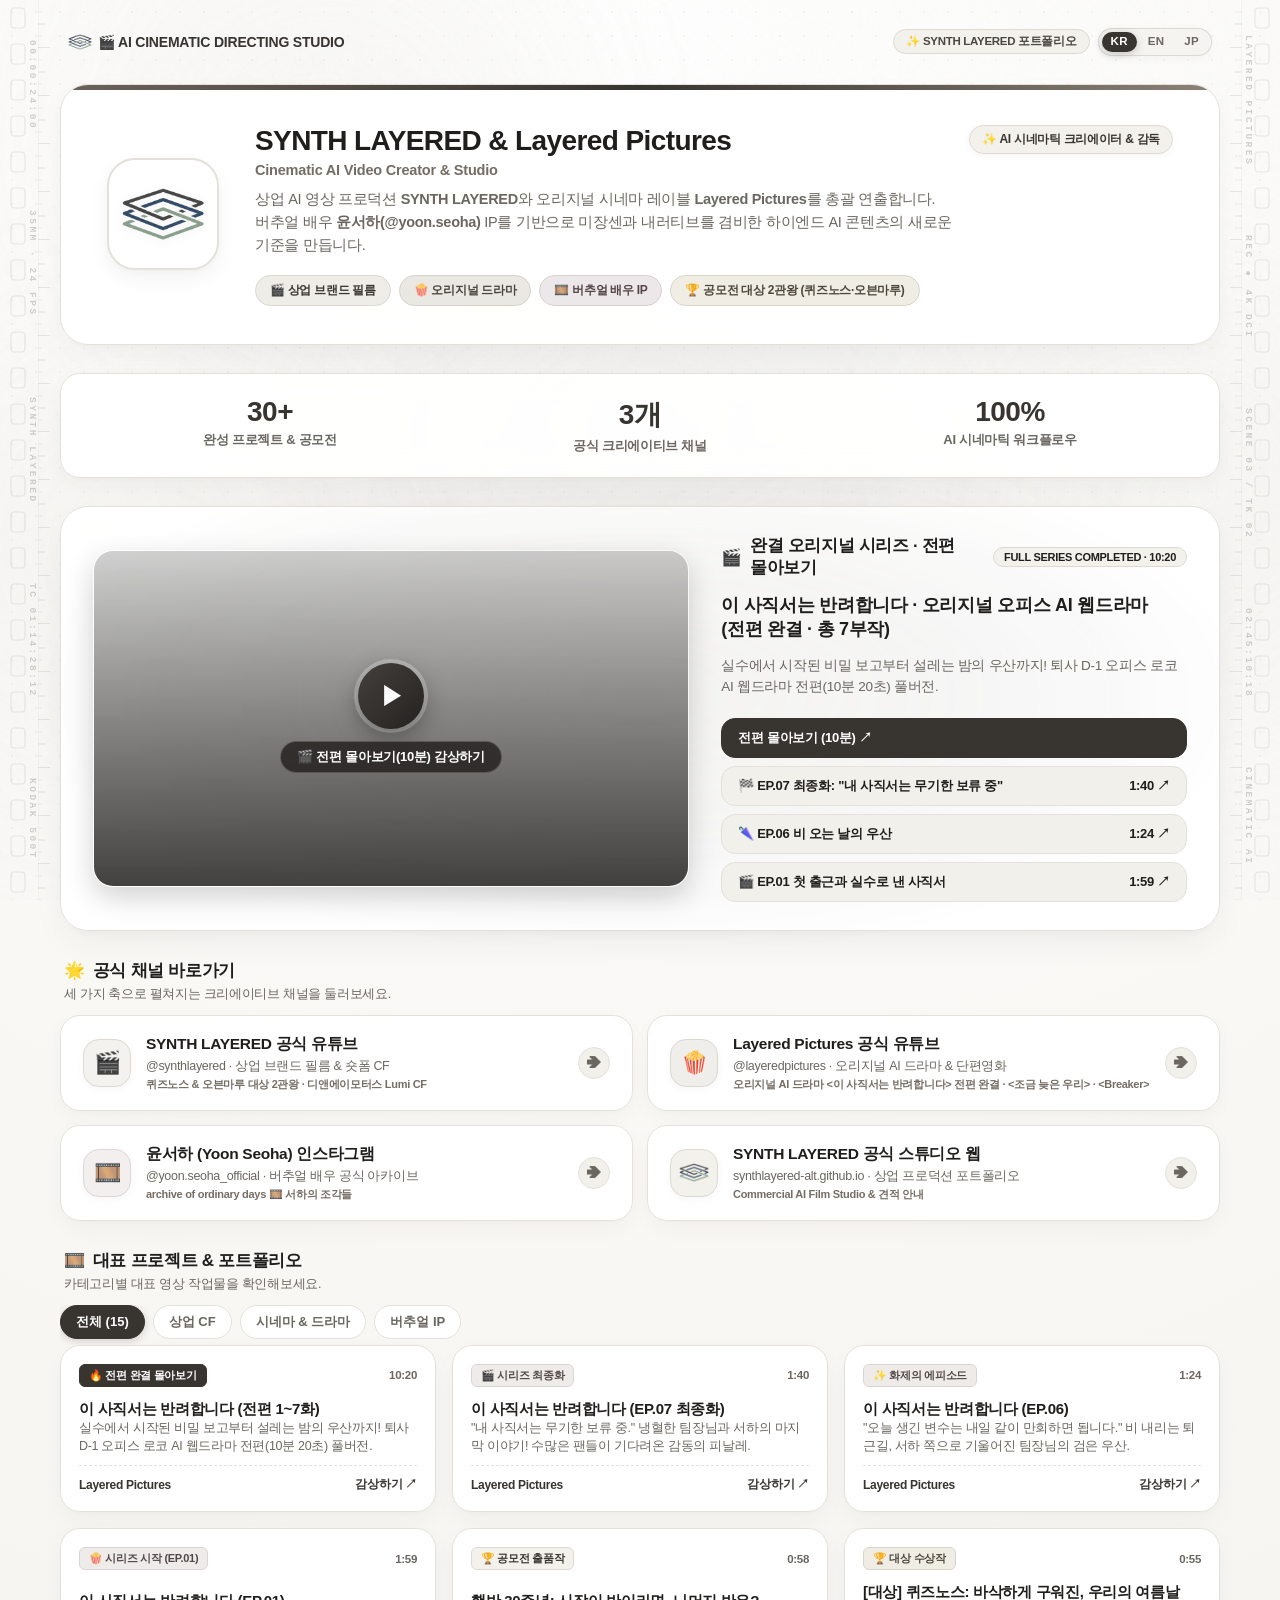
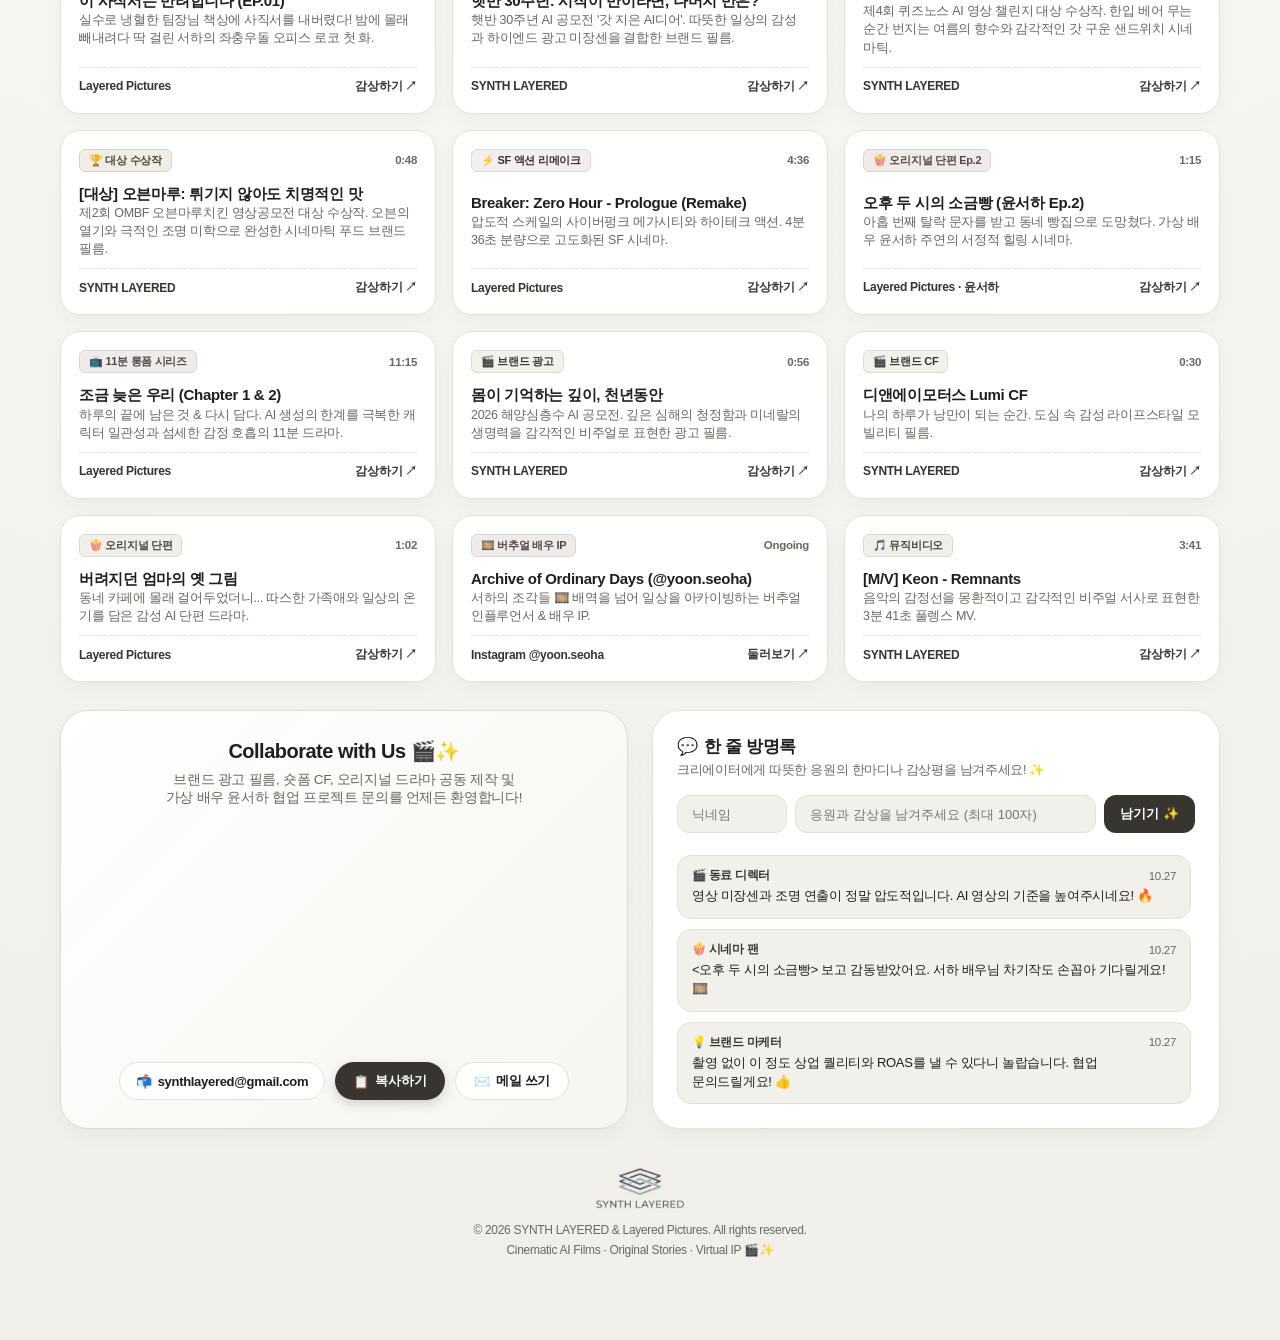
==== index.html @ 2aca39f7 "Remove creator real name in favor of studio branding (SYNTH LAYERED)" ====
<!DOCTYPE html>
<html lang="ko">
<head>
  <meta charset="UTF-8" />
  <meta name="viewport" content="width=device-width, initial-scale=1.0" />
  <title>SYNTH LAYERED &amp; Layered Pictures | Cinematic AI Video Creator &amp; Studio</title>
  <meta name="description" content="상업 AI 영상 프로덕션 SYNTH LAYERED &amp; 오리지널 시네마 레이블 Layered Pictures 공식 포트폴리오. 버추얼 배우 윤서하 IP, 브랜드 필름, 오리지널 AI 드라마." />
  
  <!-- Open Graph / Social Sharing Meta -->
  <meta property="og:type" content="website" />
  <meta property="og:url" content="https://synthlayered-alt.github.io/webpage/" />
  <meta property="og:title" content="SYNTH LAYERED &amp; Layered Pictures | Cinematic AI Video Creator &amp; Studio" />
  <meta property="og:description" content="시네마틱 AI 영상 디렉터 포트폴리오. 🏆 공모전 대상 2관왕 (퀴즈노스·오븐마루), 오리지널 웹드라마 《이 사직서는 반려합니다》 전편 완결." />
  <meta name="twitter:card" content="summary_large_image" />
  <meta name="twitter:title" content="SYNTH LAYERED &amp; Layered Pictures | Cinematic AI Video Creator &amp; Studio" />
  <meta name="twitter:description" content="시네마틱 AI 영상 디렉터 포트폴리오. 🏆 공모전 대상 2관왕 (퀴즈노스·오븐마루), 오리지널 웹드라마 《이 사직서는 반려합니다》 전편 완결." />
  
  <!-- Favicon -->
  <link rel="icon" type="image/png" href="[data-uri]" />

  <!-- Noto Sans JP for Japanese typography optimization -->
  <link rel="preconnect" href="https://fonts.googleapis.com" />
  <link rel="preconnect" href="https://fonts.gstatic.com" crossorigin />
  <link href="https://fonts.googleapis.com/css2?family=Noto+Sans+JP:wght@400;500;700;800;900&display=swap" rel="stylesheet" />

  <style>
    :root {
      /* Muted Low-Saturation Architectural Palette (Clean Studio Aesthetic) */
      --bg-page: #f7f6f2;              /* Clean Warm Greige / Off-White */
      --bg-card: rgba(255, 255, 255, 0.94);
      --bg-card-hover: rgba(255, 255, 255, 0.98);
      --bg-subtle: #f2f0eb;
      --border-color: #e4e1da;
      --border-color-hover: #c4beb4;
      --text-main: #201e1c;            /* Studio Deep Charcoal */
      --text-muted: #6b6660;           /* Warm Slate Gray */
      --text-sub: #9c968e;
      --accent-primary: #383430;       /* Muted Deep Titanium */
      --accent-primary-hover: #1c1a18;
      --accent-primary-text: #ffffff;
      --accent-bronze: #756d64;        /* Muted Warm Stone Accent */
      --accent-gold: #827b72;          /* Low Saturation Champagne Taupe */
      --accent-rose: #7d6568;          /* Muted Dusty Rose */
      --accent-purple: #68616f;        /* Muted Slate Purple */
      --card-gradient-bar: linear-gradient(90deg, #6b635a, #383430, #8c8378);
      --contact-card-bg: linear-gradient(135deg, rgba(255, 255, 255, 0.95), rgba(246, 244, 240, 0.94));
      --contact-card-border: #dedad2;
      --shadow-card: 0 8px 24px -4px rgba(60, 55, 50, 0.05), 0 2px 6px rgba(0, 0, 0, 0.02);
      --shadow-hover: 0 16px 32px -4px rgba(40, 36, 32, 0.1), 0 4px 10px rgba(0, 0, 0, 0.04);
      
      --radius-xl: 28px;
      --radius-lg: 20px;
      --radius-md: 14px;
      --radius-pill: 9999px;
      --transition-smooth: all 0.25s cubic-bezier(0.16, 1, 0.3, 1);
    }

    * {
      box-sizing: border-box;
      margin: 0;
      padding: 0;
      -webkit-font-smoothing: antialiased;
      -moz-osx-font-smoothing: grayscale;
    }

    /* =========================================================
       MULTILINGUAL TYPOGRAPHY & FONT SYSTEM
       ========================================================= */
    body, button, input, textarea, select {
      font-family: "Apple SD Gothic Neo", "AppleSDGothicNeo", -apple-system, BlinkMacSystemFont, "SF Pro Text", "SF Pro Display", "Noto Sans KR", sans-serif;
    }

    html[lang="ko"] body,
    html[lang="ko"] button,
    html[lang="ko"] input,
    html[lang="ko"] textarea,
    html[lang="ko"] select {
      font-family: "Apple SD Gothic Neo", "AppleSDGothicNeo", -apple-system, BlinkMacSystemFont, "Pretendard", "Noto Sans KR", sans-serif;
      word-break: keep-all;
      overflow-wrap: break-word;
    }

    html[lang="ja"] body,
    html[lang="ja"] button,
    html[lang="ja"] input,
    html[lang="ja"] textarea,
    html[lang="ja"] select {
      font-family: "Noto Sans JP", -apple-system, BlinkMacSystemFont, "Hiragino Sans", "Hiragino Kaku Gothic ProN", "Yu Gothic", "Meiryo", sans-serif !important;
      word-break: normal !important;
      overflow-wrap: break-word !important;
      line-break: strict !important;
      letter-spacing: -0.15px;
    }

    html[lang="en"] body,
    html[lang="en"] button,
    html[lang="en"] input,
    html[lang="en"] textarea,
    html[lang="en"] select {
      font-family: -apple-system, BlinkMacSystemFont, "SF Pro Text", "SF Pro Display", "Helvetica Neue", Helvetica, Arial, sans-serif !important;
      word-break: break-word !important;
      overflow-wrap: break-word !important;
      letter-spacing: -0.2px;
    }

    body {
      background-color: var(--bg-page);
      background-image: 
        radial-gradient(circle at 50% 0%, rgba(255, 255, 255, 0.95) 0%, rgba(247, 246, 242, 0.85) 50%, rgba(240, 238, 233, 0.92) 100%);
      color: var(--text-main);
      min-height: 100vh;
      display: flex;
      flex-direction: column;
      align-items: center;
      padding: 28px 16px 80px;
      letter-spacing: -0.3px;
      position: relative;
      overflow-x: hidden;
    }

    /* =========================================================
       DYNAMIC AMBIENT BACKGROUND SYSTEM (DESATURATED CINEMATIC)
       ========================================================= */
    .ambient-bg-wrapper {
      position: fixed;
      top: 0;
      left: 0;
      width: 100vw;
      height: 100vh;
      overflow: hidden;
      pointer-events: none;
      z-index: 0;
    }

    /* 0. Dynamic Showcase Ambient Backdrop */
    .showcase-backdrop-diffuse {
      position: absolute;
      top: 20%;
      left: 50%;
      transform: translateX(-50%);
      width: 980px;
      max-width: 150vw;
      height: 560px;
      background: radial-gradient(ellipse at 50% 45%, 
        rgba(140, 135, 125, 0.14) 0%, 
        rgba(110, 105, 95, 0.08) 35%, 
        rgba(80, 75, 70, 0.04) 55%, 
        transparent 75%
      );
      filter: blur(75px);
      pointer-events: none;
      opacity: 0.85;
      animation: backdropGlowPulse 8s ease-in-out infinite alternate;
    }

    @keyframes backdropGlowPulse {
      0% {
        transform: translateX(-50%) scale(0.96);
        opacity: 0.65;
        filter: blur(65px);
      }
      50% {
        transform: translateX(-50%) scale(1.05);
        opacity: 0.9;
        filter: blur(80px);
      }
      100% {
        transform: translateX(-50%) scale(0.98);
        opacity: 0.72;
        filter: blur(70px);
      }
    }

    /* 1. Muted Aurora Glow Orbs */
    .glow-orb {
      position: absolute;
      border-radius: 50%;
      filter: blur(85px);
      opacity: 0.6;
      pointer-events: none;
      animation: orbFloat 22s ease-in-out infinite alternate;
    }
    .orb-1 {
      top: -12%;
      left: 5%;
      width: 520px;
      height: 520px;
      background: radial-gradient(circle, rgba(225, 222, 215, 0.35) 0%, rgba(215, 210, 202, 0.15) 55%, transparent 75%);
      animation-duration: 20s;
    }
    .orb-2 {
      top: 28%;
      right: -10%;
      width: 480px;
      height: 480px;
      background: radial-gradient(circle, rgba(220, 216, 208, 0.28) 0%, rgba(205, 200, 192, 0.12) 55%, transparent 75%);
      animation-duration: 24s;
      animation-delay: -6s;
    }
    .orb-3 {
      bottom: 12%;
      left: -8%;
      width: 500px;
      height: 500px;
      background: radial-gradient(circle, rgba(215, 211, 202, 0.25) 0%, rgba(200, 195, 188, 0.1) 55%, transparent 75%);
      animation-duration: 26s;
      animation-delay: -12s;
    }
    .orb-4 {
      bottom: -15%;
      right: 12%;
      width: 540px;
      height: 540px;
      background: radial-gradient(circle, rgba(222, 218, 210, 0.22) 0%, rgba(210, 205, 198, 0.1) 55%, transparent 75%);
      animation-duration: 22s;
      animation-delay: -4s;
    }

    @keyframes orbFloat {
      0% {
        transform: translate(0, 0) scale(1);
      }
      50% {
        transform: translate(30px, 40px) scale(1.06);
      }
      100% {
        transform: translate(-25px, 20px) scale(0.96);
      }
    }

    /* 2. Micro-Dot Grid Pattern */
    .bg-pattern-grid {
      position: absolute;
      top: 0;
      left: 0;
      width: 100%;
      height: 100%;
      background-image: radial-gradient(rgba(120, 115, 105, 0.08) 1.25px, transparent 1.25px);
      background-size: 24px 24px;
      opacity: 0.9;
    }

    /* 3. Cinematic Film Grain Overlay */
    .bg-film-grain {
      position: absolute;
      top: 0;
      left: 0;
      width: 100%;
      height: 100%;
      background-image: url("data:image/svg+xml,%3Csvg viewBox='0 0 240 240' xmlns='http://www.w3.org/2000/svg'%3E%3Cfilter id='noiseFilter'%3E%3CfeTurbulence type='fractalNoise' baseFrequency='0.85' numOctaves='3' stitchTiles='stitch'/%3E%3C/filter%3E%3Crect width='100%25' height='100%25' filter='url(%23noiseFilter)' opacity='0.032'/%3E%3C/svg%3E");
      pointer-events: none;
    }

    /* 4. Muted Light Dust / Bokeh Particles */
    .bokeh-particle {
      position: absolute;
      border-radius: 50%;
      background: radial-gradient(circle, rgba(255, 255, 255, 0.85) 0%, rgba(180, 175, 165, 0.25) 60%, transparent 100%);
      box-shadow: 0 0 12px rgba(140, 135, 125, 0.18);
      pointer-events: none;
      animation: bokehDrift 16s infinite ease-in-out;
    }
    .bp-1 { width: 14px; height: 14px; top: 16%; left: 10%; animation-duration: 14s; }
    .bp-2 { width: 8px; height: 8px; top: 36%; right: 15%; animation-duration: 18s; animation-delay: -5s; }
    .bp-3 { width: 16px; height: 16px; top: 58%; left: 7%; animation-duration: 22s; animation-delay: -9s; }
    .bp-4 { width: 10px; height: 10px; top: 78%; right: 12%; animation-duration: 17s; animation-delay: -3s; }
    .bp-5 { width: 7px; height: 7px; top: 48%; left: 88%; animation-duration: 20s; animation-delay: -7s; }

    @keyframes bokehDrift {
      0%, 100% {
        transform: translateY(0) translateX(0) scale(1);
        opacity: 0.3;
      }
      50% {
        transform: translateY(-24px) translateX(12px) scale(1.2);
        opacity: 0.7;
      }
    }

    /* 5. 35mm Cinema Film Perforation & Timeline Tracks */
    .cinema-track {
      position: absolute;
      top: 0;
      bottom: 0;
      width: 48px;
      display: flex;
      flex-direction: column;
      align-items: center;
      justify-content: space-around;
      pointer-events: none;
      z-index: 1;
      opacity: 0.85;
    }
    .cinema-track-left {
      left: max(8px, calc(50% - 410px));
    }
    .cinema-track-right {
      right: max(8px, calc(50% - 410px));
    }

    /* 35mm Film Sprockets (Desaturated Stone Outline) */
    .film-sprockets {
      position: absolute;
      top: 0;
      bottom: 0;
      width: 20px;
      background-image: url("data:image/svg+xml,%3Csvg width='20' height='36' viewBox='0 0 20 36' xmlns='http://www.w3.org/2000/svg'%3E%3Crect x='3' y='8' width='14' height='20' rx='3.5' fill='none' stroke='%2378716c' stroke-width='1.2' opacity='0.16'/%3E%3C/svg%3E");
      background-repeat: repeat-y;
      background-position: center;
    }
    .cinema-track-left .film-sprockets {
      left: 0;
    }
    .cinema-track-right .film-sprockets {
      right: 0;
    }

    /* Video Editing Timeline Scale / Ruler Ticks */
    .timeline-ruler {
      position: absolute;
      top: 0;
      bottom: 0;
      width: 14px;
      background-image: url("data:image/svg+xml,%3Csvg width='14' height='48' viewBox='0 0 14 48' xmlns='http://www.w3.org/2000/svg'%3E%3Cline x1='0' y1='0' x2='0' y2='48' stroke='%2378716c' stroke-width='1' opacity='0.12'/%3E%3Cline x1='0' y1='12' x2='4' y2='12' stroke='%2378716c' stroke-width='1' opacity='0.14'/%3E%3Cline x1='0' y1='24' x2='7' y2='24' stroke='%2378716c' stroke-width='1.2' opacity='0.18'/%3E%3Cline x1='0' y1='36' x2='4' y2='36' stroke='%2378716c' stroke-width='1' opacity='0.14'/%3E%3Cline x1='0' y1='48' x2='12' y2='48' stroke='%2378716c' stroke-width='1.5' opacity='0.25'/%3E%3C/svg%3E");
      background-repeat: repeat-y;
    }
    .cinema-track-left .timeline-ruler {
      right: 4px;
    }
    .cinema-track-right .timeline-ruler {
      left: 4px;
      transform: scaleX(-1);
    }

    /* Film Stock Edge Codes & Timecodes */
    .timecode-label {
      font-family: 'SF Mono', Menlo, Monaco, Consolas, 'Courier New', monospace;
      font-size: 9.5px;
      font-weight: 700;
      letter-spacing: 2.5px;
      color: #6e6862;
      opacity: 0.35;
      writing-mode: vertical-rl;
      text-orientation: mixed;
      user-select: none;
      padding: 16px 0;
      text-shadow: 0 1px 2px rgba(255, 255, 255, 0.8);
      white-space: nowrap;
    }

    @media (max-width: 768px) {
      .cinema-track {
        width: 32px;
        opacity: 0.5;
      }
      .cinema-track-left {
        left: 2px;
      }
      .cinema-track-right {
        right: 2px;
      }
      .timecode-label {
        font-size: 8px;
        letter-spacing: 1.5px;
        opacity: 0.22;
      }
    }
    @media (max-width: 480px) {
      .cinema-track {
        display: none;
      }
    }

    /* =========================================================
       CONTAINER & RESPONSIVE LAYOUT ENGINE
       ========================================================= */
    .container {
      width: 100%;
      max-width: 620px;
      position: relative;
      z-index: 1;
      display: flex;
      flex-direction: column;
      gap: 20px;
      transition: max-width 0.3s cubic-bezier(0.16, 1, 0.3, 1), gap 0.3s ease;
    }

    /* Top Brand Bar & Actions */
    .top-bar {
      display: flex;
      align-items: center;
      justify-content: space-between;
      padding: 0 4px;
      gap: 8px;
    }
    .brand-mini-tag {
      font-size: 13px;
      font-weight: 800;
      color: var(--accent-primary);
      display: flex;
      align-items: center;
      gap: 6px;
      letter-spacing: -0.2px;
      min-width: 0;
    }
    .top-actions {
      display: inline-flex;
      align-items: center;
      gap: 8px;
      flex-shrink: 0;
    }
    .brand-pill {
      background: #f2f1ec;
      color: #4a4742;
      border: 1px solid #dedad2;
      padding: 4px 12px;
      border-radius: var(--radius-pill);
      font-size: 11.5px;
      font-weight: 800;
      display: inline-flex;
      align-items: center;
      gap: 4px;
    }
    .lang-switcher {
      display: inline-flex;
      align-items: center;
      background: rgba(244, 243, 239, 0.88);
      border: 1px solid rgba(160, 155, 145, 0.3);
      border-radius: var(--radius-pill);
      padding: 3px;
      gap: 2px;
      box-shadow: 0 2px 8px rgba(60, 55, 50, 0.04);
      backdrop-filter: blur(8px);
      -webkit-backdrop-filter: blur(8px);
    }
    .lang-btn {
      background: transparent;
      border: none;
      color: var(--text-muted);
      font-size: 11.5px;
      font-weight: 700;
      padding: 4px 9px;
      border-radius: var(--radius-pill);
      cursor: pointer;
      transition: all 0.2s cubic-bezier(0.16, 1, 0.3, 1);
      line-height: 1;
      letter-spacing: 0.3px;
      font-family: inherit;
    }
    .lang-btn:hover {
      color: var(--text-main);
    }
    .lang-btn.active {
      background: var(--accent-primary);
      color: #ffffff;
      box-shadow: 0 2px 8px rgba(56, 52, 48, 0.25);
    }
    @media (max-width: 520px) {
      .top-actions .brand-pill {
        display: none;
      }
      .brand-mini-tag span {
        max-width: 170px;
        white-space: nowrap;
        overflow: hidden;
        text-overflow: ellipsis;
      }
      .lang-btn {
        padding: 4px 7px;
        font-size: 11px;
      }
    }

    /* =========================================================
       01. PROFILE HEADER CARD
       ========================================================= */
    .profile-card {
      background: var(--bg-card);
      backdrop-filter: blur(14px);
      -webkit-backdrop-filter: blur(14px);
      border-radius: var(--radius-xl);
      padding: 32px 24px 26px;
      box-shadow: var(--shadow-card);
      border: 1.5px solid var(--border-color);
      display: flex;
      flex-direction: column;
      align-items: center;
      text-align: center;
      position: relative;
      overflow: hidden;
      transition: var(--transition-smooth);
    }
    .profile-card::after {
      content: "";
      position: absolute;
      top: 0;
      left: 0;
      right: 0;
      height: 5px;
      background: var(--card-gradient-bar);
    }

    .profile-card-left {
      display: flex;
      flex-direction: column;
      align-items: center;
    }
    .profile-card-right {
      display: flex;
      flex-direction: column;
      align-items: center;
      width: 100%;
    }
    .profile-header-meta {
      display: flex;
      flex-direction: column;
      align-items: center;
      gap: 6px;
      width: 100%;
    }

    .director-badge {
      display: inline-flex;
      align-items: center;
      gap: 5px;
      background: #f2f1ec;
      border: 1.5px solid #dedad2;
      padding: 5px 12px;
      border-radius: var(--radius-pill);
      font-size: 12px;
      font-weight: 800;
      color: var(--accent-primary);
      box-shadow: 0 2px 8px rgba(0, 0, 0, 0.04);
      margin-top: 4px;
    }

    /* Avatar Icon with Official Studio Logo */
    .avatar-wrap {
      width: 96px;
      height: 96px;
      border-radius: 28px;
      background: #ffffff;
      border: 2px solid var(--border-color);
      display: flex;
      align-items: center;
      justify-content: center;
      box-shadow: 0 8px 20px rgba(0, 0, 0, 0.05), 0 2px 6px rgba(0, 0, 0, 0.02);
      margin-top: 6px;
      margin-bottom: 14px;
      padding: 12px;
      transition: transform 0.3s cubic-bezier(0.34, 1.56, 0.64, 1), box-shadow 0.3s ease;
    }
    .profile-card:hover .avatar-wrap {
      transform: scale(1.05) rotate(-1.5deg);
      box-shadow: 0 12px 28px rgba(0, 0, 0, 0.08);
    }
    .avatar-logo-img {
      width: 100%;
      height: 100%;
      object-fit: contain;
      filter: drop-shadow(0 2px 4px rgba(0, 0, 0, 0.06));
    }
    .bubble-logo-img {
      width: 30px;
      height: 20px;
      object-fit: contain;
      vertical-align: middle;
    }

    .creator-name {
      font-size: 24px;
      font-weight: 800;
      color: var(--text-main);
      letter-spacing: -0.6px;
      line-height: 1.25;
    }
    .creator-sub {
      font-size: 13.5px;
      font-weight: 700;
      color: var(--accent-bronze);
      margin-top: 4px;
      letter-spacing: -0.2px;
    }
    .bio-text {
      font-size: 14px;
      color: var(--text-muted);
      margin-top: 10px;
      line-height: 1.6;
      font-weight: 500;
      max-width: 490px;
    }

    /* Chips Group */
    .chips-group {
      display: flex;
      flex-wrap: wrap;
      justify-content: center;
      gap: 8px;
      margin-top: 18px;
      max-width: 530px;
    }
    .chip {
      display: inline-flex;
      align-items: center;
      gap: 6px;
      font-size: 12px;
      font-weight: 700;
      padding: 6px 14px;
      border-radius: var(--radius-pill);
      transition: all 0.2s ease;
    }
    .chip:hover {
      transform: translateY(-2px);
    }
    .chip-cf {
      background: #eeede8;
      color: #3a3733;
      border: 1.5px solid #dbd8d0;
    }
    .chip-cinema {
      background: #eae8e3;
      color: #4a453f;
      border: 1.5px solid #d5d1c7;
    }
    .chip-actor {
      background: #ece7e8;
      color: #544648;
      border: 1.5px solid #d9cfd1;
    }
    .chip-award {
      background: #f0ede4;
      color: #4d463b;
      border: 1.5px solid #dad4c7;
    }

    /* =========================================================
       02. STATS QUICK BAR
       ========================================================= */
    .stats-card {
      background: var(--bg-card);
      backdrop-filter: blur(12px);
      -webkit-backdrop-filter: blur(12px);
      border: 1.5px solid var(--border-color);
      border-radius: var(--radius-lg);
      padding: 16px;
      display: grid;
      grid-template-columns: repeat(3, 1fr);
      gap: 8px;
      box-shadow: var(--shadow-card);
      text-align: center;
      transition: var(--transition-smooth);
    }
    .stat-number {
      font-size: 22px;
      font-weight: 800;
      color: var(--accent-primary);
      letter-spacing: -0.5px;
    }
    .stat-name {
      font-size: 12px;
      font-weight: 600;
      color: var(--text-muted);
      margin-top: 3px;
    }

    /* Section Label */
    .section-label {
      font-size: 17px;
      font-weight: 800;
      color: var(--text-main);
      display: flex;
      align-items: center;
      gap: 8px;
      margin-bottom: 4px;
      padding-left: 4px;
    }
    .section-desc {
      font-size: 12.5px;
      color: var(--text-muted);
      margin-bottom: 12px;
      padding-left: 4px;
    }

    /* =========================================================
       03. FEATURED VIDEO SHOWCASE CARD
       ========================================================= */
    .featured-video-card {
      position: relative;
      background: rgba(255, 255, 255, 0.94);
      backdrop-filter: blur(16px);
      -webkit-backdrop-filter: blur(16px);
      border: 1.5px solid var(--border-color);
      border-radius: var(--radius-xl);
      padding: 22px;
      box-shadow: 
        0 14px 36px -8px rgba(60, 55, 50, 0.08),
        0 4px 12px -2px rgba(0, 0, 0, 0.03),
        0 0 0 1px rgba(255, 255, 255, 0.8) inset;
      display: flex;
      flex-direction: column;
      gap: 14px;
      transition: var(--transition-smooth);
    }
    .featured-video-card:hover {
      box-shadow: 
        0 20px 48px -6px rgba(40, 36, 32, 0.12),
        0 6px 16px -2px rgba(0, 0, 0, 0.04),
        0 0 0 1px rgba(255, 255, 255, 0.9) inset;
    }
    .featured-video-card::before {
      content: '';
      position: absolute;
      inset: -12px;
      background: radial-gradient(ellipse at 50% 45%, 
        rgba(140, 135, 125, 0.12) 0%, 
        rgba(100, 95, 85, 0.06) 45%, 
        transparent 75%
      );
      filter: blur(24px);
      border-radius: calc(var(--radius-xl) + 12px);
      z-index: -1;
      opacity: 0.85;
      animation: cardHaloBreathe 7s ease-in-out infinite alternate;
      pointer-events: none;
    }
    @keyframes cardHaloBreathe {
      0% {
        opacity: 0.6;
        transform: scale(0.98);
      }
      100% {
        opacity: 0.9;
        transform: scale(1.02);
      }
    }

    .showcase-desktop-grid {
      display: flex;
      flex-direction: column;
      gap: 14px;
      width: 100%;
    }

    .video-header {
      display: flex;
      align-items: center;
      justify-content: space-between;
      gap: 8px;
    }
    .video-title-row {
      display: flex;
      align-items: center;
      gap: 8px;
      font-size: 16.5px;
      font-weight: 800;
      color: var(--text-main);
    }
    .video-live-pill {
      background: #f2f1ec;
      color: var(--text-main);
      border: 1.5px solid #dedad2;
      font-size: 11px;
      font-weight: 800;
      padding: 3px 10px;
      border-radius: var(--radius-pill);
      display: inline-flex;
      align-items: center;
      gap: 4px;
      white-space: nowrap;
    }
    .video-container {
      position: relative;
      width: 100%;
      padding-bottom: 56.25%; /* 16:9 Aspect Ratio */
      border-radius: var(--radius-lg);
      overflow: hidden;
      background-image: url('https://i.ytimg.com/vi/jgHH7GZq65g/maxresdefault.jpg');
      background-size: cover;
      background-position: center;
      border: 1.5px solid rgba(255, 255, 255, 0.4);
      display: flex;
      align-items: center;
      justify-content: center;
      text-decoration: none;
      cursor: pointer;
      box-shadow: 0 10px 28px rgba(0, 0, 0, 0.18);
      transition: transform 0.25s ease, box-shadow 0.25s ease, border-color 0.25s ease;
    }
    .video-container:hover {
      transform: scale(1.015);
      border-color: var(--accent-primary);
      box-shadow: 0 16px 36px rgba(0, 0, 0, 0.26);
    }
    .video-center-content {
      position: absolute;
      top: 0;
      left: 0;
      width: 100%;
      height: 100%;
      display: flex;
      flex-direction: column;
      align-items: center;
      justify-content: center;
      gap: 12px;
      background: linear-gradient(180deg, rgba(20, 18, 16, 0.2) 0%, rgba(20, 18, 16, 0.5) 50%, rgba(20, 18, 16, 0.8) 100%);
      transition: background 0.25s ease;
    }
    .video-container:hover .video-center-content {
      background: linear-gradient(180deg, rgba(20, 18, 16, 0.12) 0%, rgba(20, 18, 16, 0.4) 50%, rgba(20, 18, 16, 0.7) 100%);
    }
    .play-btn-circle {
      width: 66px;
      height: 66px;
      border-radius: var(--radius-pill);
      background: linear-gradient(135deg, #44403c, #242220);
      box-shadow: 0 8px 24px rgba(0, 0, 0, 0.35), 0 0 0 4px rgba(255, 255, 255, 0.3);
      display: flex;
      align-items: center;
      justify-content: center;
      color: white;
      font-size: 26px;
      padding-left: 4px;
      transition: transform 0.2s cubic-bezier(0.34, 1.56, 0.64, 1);
    }
    .video-container:hover .play-btn-circle {
      transform: scale(1.1);
    }
    .play-hint-badge {
      color: #ffffff;
      font-size: 13px;
      font-weight: 700;
      background: rgba(28, 25, 23, 0.75);
      padding: 6px 16px;
      border-radius: var(--radius-pill);
      backdrop-filter: blur(8px);
      border: 1px solid rgba(255, 255, 255, 0.2);
    }
    .video-footer {
      display: flex;
      align-items: center;
      justify-content: space-between;
      flex-wrap: wrap;
      gap: 8px;
      font-size: 13px;
      color: var(--text-muted);
      padding-top: 2px;
    }
    .video-action-links a {
      color: var(--accent-primary);
      font-weight: 700;
      text-decoration: none;
      display: inline-flex;
      align-items: center;
      gap: 4px;
      transition: color 0.2s;
    }
    .video-action-links a:hover {
      text-decoration: underline;
    }

    .showcase-info-column {
      display: flex;
      flex-direction: column;
      gap: 12px;
      width: 100%;
    }
    .showcase-series-title {
      font-size: 16px;
      font-weight: 800;
      color: var(--text-main);
      line-height: 1.4;
    }
    .showcase-series-desc {
      font-size: 13px;
      color: var(--text-muted);
      line-height: 1.5;
      font-weight: 500;
    }
    .showcase-action-grid {
      display: flex;
      flex-direction: column;
      gap: 8px;
      margin-top: 4px;
    }
    .showcase-action-btn {
      display: flex;
      align-items: center;
      justify-content: space-between;
      padding: 10px 14px;
      border-radius: var(--radius-md);
      background: var(--bg-subtle);
      border: 1px solid var(--border-color);
      text-decoration: none;
      color: var(--text-main);
      font-size: 12.5px;
      font-weight: 700;
      transition: all 0.2s ease;
    }
    .showcase-action-btn:hover {
      background: #ffffff;
      border-color: var(--accent-primary);
      transform: translateX(3px);
    }
    .showcase-action-btn.btn-featured {
      background: var(--accent-primary);
      color: #ffffff;
      border-color: var(--accent-primary);
    }
    .showcase-action-btn.btn-featured:hover {
      background: var(--accent-primary-hover);
      transform: translateX(3px);
    }

    /* =========================================================
       04. OFFICIAL CHANNELS SECTION
       ========================================================= */
    .links-column {
      display: flex;
      flex-direction: column;
      gap: 12px;
    }
    .channel-link {
      background: var(--bg-card);
      backdrop-filter: blur(12px);
      -webkit-backdrop-filter: blur(12px);
      border: 1.5px solid var(--border-color);
      border-radius: var(--radius-lg);
      padding: 16px 20px;
      display: flex;
      align-items: center;
      justify-content: space-between;
      text-decoration: none;
      color: var(--text-main);
      box-shadow: var(--shadow-card);
      transition: all 0.25s cubic-bezier(0.34, 1.56, 0.64, 1);
    }
    .channel-link:hover {
      transform: translateY(-2px) scale(1.01);
      box-shadow: var(--shadow-hover);
      border-color: var(--accent-primary);
      background: var(--bg-card-hover);
    }
    .link-left {
      display: flex;
      align-items: center;
      gap: 15px;
      min-width: 0;
    }
    .icon-bubble {
      width: 48px;
      height: 48px;
      border-radius: 16px;
      display: flex;
      align-items: center;
      justify-content: center;
      font-size: 22px;
      flex-shrink: 0;
      box-shadow: 0 2px 8px rgba(0, 0, 0, 0.04);
    }
    .icon-yt-cf { background: #f4f2ee; color: #201e1c; border: 1.5px solid #dedad2; }
    .icon-yt-cinema { background: #f0eeeb; color: #201e1c; border: 1.5px solid #dbd8d0; }
    .icon-ig-actor { background: #f2efee; color: #201e1c; border: 1.5px solid #ded6d8; }
    .icon-web { background: #f3f1ec; color: #201e1c; border: 1.5px solid #dedad2; }

    .link-detail {
      min-width: 0;
    }
    .link-detail h3 {
      font-size: 15.5px;
      font-weight: 800;
      color: var(--text-main);
      display: flex;
      align-items: center;
      gap: 6px;
      white-space: nowrap;
      overflow: hidden;
      text-overflow: ellipsis;
    }
    .link-detail p {
      font-size: 12.5px;
      color: var(--text-muted);
      margin-top: 3px;
      font-weight: 500;
      white-space: nowrap;
      overflow: hidden;
      text-overflow: ellipsis;
    }
    .link-subtag {
      font-size: 11px;
      color: var(--accent-bronze);
      font-weight: 700;
      margin-top: 2px;
      white-space: nowrap;
      overflow: hidden;
      text-overflow: ellipsis;
    }
    .arrow-pill {
      width: 32px;
      height: 32px;
      border-radius: var(--radius-pill);
      background: var(--bg-subtle);
      border: 1px solid var(--border-color);
      color: var(--text-muted);
      display: flex;
      align-items: center;
      justify-content: center;
      font-weight: 800;
      font-size: 14px;
      transition: all 0.2s ease;
      flex-shrink: 0;
    }
    .channel-link:hover .arrow-pill {
      background: var(--accent-primary);
      color: #ffffff;
      border-color: var(--accent-primary);
      transform: scale(1.1) translateX(2px);
    }

    /* =========================================================
       05. CATEGORY FILTER TABS & WORKS GRID
       ========================================================= */
    .filter-tabs {
      display: flex;
      gap: 8px;
      overflow-x: auto;
      padding-bottom: 6px;
      scrollbar-width: none;
    }
    .filter-tabs::-webkit-scrollbar {
      display: none;
    }
    .tab-btn {
      background: var(--bg-card);
      border: 1.5px solid var(--border-color);
      color: var(--text-muted);
      padding: 7px 15px;
      border-radius: var(--radius-pill);
      font-size: 13px;
      font-weight: 700;
      cursor: pointer;
      white-space: nowrap;
      transition: all 0.2s ease;
    }
    .tab-btn:hover {
      border-color: var(--accent-primary);
      color: var(--text-main);
    }
    .tab-btn.active {
      background: var(--accent-primary);
      color: #ffffff;
      border-color: var(--accent-primary);
      box-shadow: 0 2px 8px rgba(56, 52, 48, 0.2);
    }

    /* Works Grid (Omong's song cards style) */
    .works-grid {
      display: grid;
      grid-template-columns: repeat(2, minmax(0, 1fr));
      gap: 12px;
      width: 100%;
    }
    @media (max-width: 520px) {
      .works-grid {
        grid-template-columns: minmax(0, 1fr);
      }
    }
    .work-card {
      min-width: 0;
      overflow: hidden;
      word-break: break-word;
      overflow-wrap: anywhere;
      background: var(--bg-card);
      backdrop-filter: blur(12px);
      -webkit-backdrop-filter: blur(12px);
      border: 1.5px solid var(--border-color);
      border-radius: var(--radius-lg);
      padding: 16px;
      display: flex;
      flex-direction: column;
      justify-content: space-between;
      gap: 10px;
      text-decoration: none;
      color: var(--text-main);
      box-shadow: var(--shadow-card);
      transition: all 0.25s cubic-bezier(0.34, 1.56, 0.64, 1);
    }
    .work-card:hover {
      transform: translateY(-2px) scale(1.015);
      border-color: var(--accent-primary);
      box-shadow: var(--shadow-hover);
      background: var(--bg-card-hover);
    }
    .tag-row {
      display: flex;
      align-items: center;
      justify-content: space-between;
      gap: 6px;
    }
    .tag-pill {
      font-size: 11px;
      font-weight: 800;
      padding: 3px 9px;
      border-radius: 6px;
      width: fit-content;
    }
    .tag-award { background: #f0ede4; color: #4d463b; border: 1px solid #dad4c7; }
    .tag-cf { background: #f2f1ec; color: #383430; border: 1px solid #dedad2; }
    .tag-short { background: #f0efea; color: #4a4742; border: 1px solid #dbd8d0; }
    .tag-drama { background: #eeebe8; color: #52484a; border: 1px solid #dbd4d6; }
    .tag-action { background: #f2efee; color: #383430; border: 1px solid #dedad2; }
    .tag-new { background: #383430; color: #ffffff; border: 1px solid #383430; font-weight: 700; }
    
    .work-duration {
      font-size: 11.5px;
      color: var(--text-muted);
      font-weight: 600;
    }
    .work-title {
      font-size: 15px;
      font-weight: 800;
      color: var(--text-main);
      line-height: 1.35;
      margin-top: 2px;
      word-break: break-word;
      overflow-wrap: anywhere;
    }
    .work-desc {
      font-size: 12.5px;
      color: var(--text-muted);
      line-height: 1.45;
      font-weight: 500;
      word-break: break-word;
      overflow-wrap: anywhere;
    }
    .work-footer {
      display: flex;
      align-items: center;
      justify-content: space-between;
      border-top: 1px dashed var(--border-color);
      padding-top: 10px;
      font-size: 12px;
      font-weight: 700;
      color: var(--accent-primary);
    }

    /* =========================================================
       06 & 07. BOTTOM SPLIT GRID: CONTACT + GUESTBOOK
       ========================================================= */
    .bottom-split-grid {
      display: flex;
      flex-direction: column;
      gap: 20px;
      width: 100%;
    }

    /* 06. Contact Card */
    .contact-card {
      background: var(--contact-card-bg);
      backdrop-filter: blur(12px);
      -webkit-backdrop-filter: blur(12px);
      border: 1.5px solid var(--contact-card-border);
      border-radius: var(--radius-xl);
      padding: 28px 20px;
      text-align: center;
      box-shadow: var(--shadow-card);
      position: relative;
      transition: var(--transition-smooth);
    }
    .contact-card h2 {
      font-size: 20px;
      font-weight: 800;
      color: var(--text-main);
      letter-spacing: -0.5px;
    }
    .contact-card p {
      font-size: 13.5px;
      color: var(--text-muted);
      margin: 8px 0 18px;
      font-weight: 500;
    }
    .btn-row {
      display: flex;
      justify-content: center;
      gap: 10px;
      flex-wrap: wrap;
    }
    .email-display {
      background: var(--bg-card);
      border: 1.5px solid var(--border-color);
      padding: 9px 16px;
      border-radius: var(--radius-pill);
      font-size: 13px;
      font-weight: 700;
      color: var(--text-main);
      display: inline-flex;
      align-items: center;
      gap: 6px;
    }
    .action-pill {
      padding: 9px 18px;
      border-radius: var(--radius-pill);
      font-size: 13px;
      font-weight: 800;
      cursor: pointer;
      border: none;
      display: inline-flex;
      align-items: center;
      gap: 6px;
      text-decoration: none;
      transition: all 0.2s cubic-bezier(0.34, 1.56, 0.64, 1);
    }
    .copy-pill {
      background: var(--accent-primary);
      color: #ffffff;
      box-shadow: 0 4px 12px rgba(56, 52, 48, 0.2);
    }
    .copy-pill:hover {
      transform: scale(1.04);
      background: var(--accent-primary-hover);
    }
    .mail-pill {
      background: var(--bg-card);
      color: var(--text-main);
      border: 1.5px solid var(--border-color);
    }
    .mail-pill:hover {
      transform: scale(1.04);
      border-color: var(--accent-primary);
    }

    /* 07. Guestbook Section */
    .guestbook-card {
      background: var(--bg-card);
      backdrop-filter: blur(12px);
      -webkit-backdrop-filter: blur(12px);
      border: 1.5px solid var(--border-color);
      border-radius: var(--radius-xl);
      padding: 24px;
      box-shadow: var(--shadow-card);
      display: flex;
      flex-direction: column;
      gap: 16px;
      transition: var(--transition-smooth);
    }
    .guestbook-header h3 {
      font-size: 17px;
      font-weight: 800;
      color: var(--text-main);
      display: flex;
      align-items: center;
      gap: 6px;
    }
    .guestbook-header p {
      font-size: 12.5px;
      color: var(--text-muted);
      margin-top: 4px;
    }
    .guestbook-form {
      display: flex;
      flex-direction: column;
      gap: 10px;
    }
    .input-row {
      display: flex;
      gap: 8px;
    }
    @media (max-width: 520px) {
      .input-row {
        flex-direction: column;
        gap: 8px;
      }
      .gb-name {
        width: 100% !important;
      }
      .gb-btn {
        width: 100% !important;
      }
    }
    .gb-input {
      background: var(--bg-subtle);
      border: 1.5px solid var(--border-color);
      border-radius: 12px;
      padding: 10px 14px;
      color: var(--text-main);
      font-size: 13px;
      outline: none;
      transition: border-color 0.2s;
    }
    .gb-input:focus {
      border-color: var(--accent-primary);
    }
    .gb-name {
      width: 110px;
      flex-shrink: 0;
    }
    .gb-msg {
      flex: 1;
    }
    .gb-btn {
      background: var(--accent-primary);
      color: #ffffff;
      border: none;
      border-radius: 12px;
      padding: 10px 16px;
      font-weight: 800;
      font-size: 13px;
      cursor: pointer;
      transition: transform 0.2s;
      flex-shrink: 0;
    }
    .gb-btn:hover {
      transform: scale(1.04);
      background: var(--accent-primary-hover);
    }
    .guestbook-list {
      display: flex;
      flex-direction: column;
      gap: 10px;
      margin-top: 6px;
      max-height: 280px;
      overflow-y: auto;
      padding-right: 4px;
    }
    .gb-entry {
      background: var(--bg-subtle);
      border-radius: 14px;
      padding: 12px 14px;
      display: flex;
      flex-direction: column;
      gap: 4px;
      border: 1px solid var(--border-color);
    }
    .gb-meta {
      display: flex;
      align-items: center;
      justify-content: space-between;
      font-size: 11.5px;
      color: var(--text-muted);
    }
    .gb-author {
      font-weight: 800;
      color: var(--accent-primary);
    }
    .gb-text {
      font-size: 13px;
      color: var(--text-main);
      line-height: 1.45;
    }

    /* Footer */
    .footer {
      text-align: center;
      font-size: 12px;
      color: var(--text-muted);
      line-height: 1.6;
      margin-top: 10px;
    }

    /* Toast Notification */
    .toast {
      position: fixed;
      bottom: 24px;
      left: 50%;
      transform: translateX(-50%) translateY(100px);
      background: #ffffff;
      color: var(--text-main);
      border: 1.5px solid var(--accent-primary);
      padding: 12px 24px;
      border-radius: var(--radius-pill);
      font-size: 13.5px;
      font-weight: 800;
      box-shadow: 0 10px 25px rgba(56, 52, 48, 0.15);
      z-index: 9999;
      opacity: 0;
      transition: all 0.3s cubic-bezier(0.34, 1.56, 0.64, 1);
      display: flex;
      align-items: center;
      gap: 8px;
    }
    .toast.show {
      transform: translateX(-50%) translateY(0);
      opacity: 1;
    }

    /* =========================================================
       DESKTOP WIDESCREEN ENHANCEMENT (>= 1024px)
       Transforms the layout into a majestic wide director studio
       ========================================================= */
    @media (min-width: 1024px) {
      .container {
        max-width: 1160px;
        gap: 28px;
      }

      /* Positioning 35mm film tracks outside the 1160px canvas */
      .cinema-track-left {
        left: max(8px, calc(50% - 635px));
      }
      .cinema-track-right {
        right: max(8px, calc(50% - 635px));
      }

      /* Top Bar */
      .top-bar {
        padding: 0 8px;
      }
      .brand-mini-tag {
        font-size: 14px;
      }

      /* 01. Profile Card Desktop Horizontal Layout */
      .profile-card {
        flex-direction: row;
        text-align: left;
        align-items: center;
        padding: 38px 46px;
        gap: 36px;
      }
      .profile-card-left {
        flex-shrink: 0;
      }
      .avatar-wrap {
        width: 112px;
        height: 112px;
        margin-top: 0;
        margin-bottom: 0;
      }
      .profile-card-right {
        flex: 1;
        min-width: 0;
        align-items: flex-start;
      }
      .profile-header-meta {
        flex-direction: row;
        justify-content: space-between;
        align-items: flex-start;
        gap: 16px;
      }
      .director-badge {
        margin-top: 2px;
      }
      .creator-name {
        font-size: 28px;
      }
      .creator-sub {
        font-size: 14.5px;
      }
      .bio-text {
        max-width: 720px;
        font-size: 14.5px;
        margin-top: 10px;
      }
      .chips-group {
        justify-content: flex-start;
        margin-top: 18px;
        max-width: 100%;
      }

      /* 02. Stats Card Desktop */
      .stats-card {
        padding: 22px 32px;
        gap: 16px;
      }
      .stat-number {
        font-size: 28px;
      }
      .stat-name {
        font-size: 13px;
      }

      /* 03. Featured Video Showcase Desktop Split Theater */
      .featured-video-card {
        padding: 28px 32px;
      }
      .showcase-desktop-grid {
        display: grid;
        grid-template-columns: 1.28fr 1fr;
        gap: 32px;
        align-items: center;
      }
      .showcase-info-column {
        justify-content: center;
        gap: 14px;
      }
      .showcase-series-title {
        font-size: 18px;
        line-height: 1.35;
      }
      .showcase-series-desc {
        font-size: 13.5px;
        line-height: 1.55;
      }
      .showcase-action-grid {
        margin-top: 6px;
        gap: 8px;
      }
      .showcase-action-btn {
        padding: 10px 16px;
        font-size: 13px;
      }

      /* 04. Official Channels Desktop 2x2 Grid */
      .links-column {
        display: grid;
        grid-template-columns: repeat(2, 1fr);
        gap: 14px;
      }
      .channel-link {
        padding: 18px 22px;
      }

      /* 05. Selected Works Grid 3-Column Catalog */
      .works-grid {
        grid-template-columns: repeat(3, minmax(0, 1fr));
        gap: 16px;
      }
      .work-card {
        padding: 18px;
      }

      /* 06 & 07. Bottom Split Grid (Contact + Guestbook side-by-side) */
      .bottom-split-grid {
        display: grid;
        grid-template-columns: 1fr 1fr;
        gap: 24px;
        align-items: stretch;
      }
      .contact-card, .guestbook-card {
        height: 100%;
        display: flex;
        flex-direction: column;
        justify-content: space-between;
      }
    }
  </style>
</head>
<body>

  <!-- Dynamic Ambient Background System -->
  <div class="ambient-bg-wrapper">
    <!-- Dynamic Showcase Ambient Backdrop -->
    <div class="showcase-backdrop-diffuse"></div>

    <!-- 35mm Cinema Film Perforation & Timeline Tracks -->
    <div class="cinema-track cinema-track-left">
      <div class="film-sprockets"></div>
      <div class="timeline-ruler"></div>
      <div class="timecode-label">00:00:24:00</div>
      <div class="timecode-label">35MM · 24 FPS</div>
      <div class="timecode-label">SYNTH LAYERED</div>
      <div class="timecode-label">TC 01:14:28:12</div>
      <div class="timecode-label">KODAK 500T</div>
    </div>
    <div class="cinema-track cinema-track-right">
      <div class="film-sprockets"></div>
      <div class="timeline-ruler"></div>
      <div class="timecode-label">LAYERED PICTURES</div>
      <div class="timecode-label">REC ● 4K DCI</div>
      <div class="timecode-label">SCENE 03 / TK 02</div>
      <div class="timecode-label">02:45:10:18</div>
      <div class="timecode-label">CINEMATIC AI</div>
    </div>

    <!-- Muted Aurora Orbs -->
    <div class="glow-orb orb-1"></div>
    <div class="glow-orb orb-2"></div>
    <div class="glow-orb orb-3"></div>
    <div class="glow-orb orb-4"></div>
    
    <!-- Micro-Dot Designer Grid -->
    <div class="bg-pattern-grid"></div>
    
    <!-- Cinematic Film Grain Texture -->
    <div class="bg-film-grain"></div>
    
    <!-- Cinematic Projector Dust & Bokeh -->
    <div class="bokeh-particle bp-1"></div>
    <div class="bokeh-particle bp-2"></div>
    <div class="bokeh-particle bp-3"></div>
    <div class="bokeh-particle bp-4"></div>
    <div class="bokeh-particle bp-5"></div>
  </div>

  <div class="container">
    
    <!-- Top Brand Bar -->
    <div class="top-bar">
      <div class="brand-mini-tag">
        <img src="[data-uri]" class="bubble-logo-img" alt="Logo" style="width:24px; height:16px;" />
        <span id="i18n-brand-tag">🎬 AI CINEMATIC DIRECTING STUDIO</span>
      </div>
      <div class="top-actions">
        <span class="brand-pill" id="i18n-brand-pill">✨ SYNTH LAYERED 포트폴리오</span>
        
        <!-- Language Switcher -->
        <div class="lang-switcher">
          <button class="lang-btn active" data-lang="kr" onclick="setLanguage('kr')">KR</button>
          <button class="lang-btn" data-lang="en" onclick="setLanguage('en')">EN</button>
          <button class="lang-btn" data-lang="ja" onclick="setLanguage('ja')">JP</button>
        </div>
      </div>
    </div>

    <!-- 01. Profile Header Card -->
    <div class="profile-card">
      <div class="profile-card-left">
        <div class="avatar-wrap">
          <img src="[data-uri]" class="avatar-logo-img" alt="SYNTH LAYERED Official Logo" />
        </div>
      </div>
      
      <div class="profile-card-right">
        <div class="profile-header-meta">
          <div>
            <h1 class="creator-name" id="i18n-creator-name">SYNTH LAYERED &amp; Layered Pictures</h1>
            <div class="creator-sub" id="i18n-creator-sub">Cinematic AI Video Creator &amp; Studio</div>
          </div>
          <div class="director-badge" id="i18n-profile-badge">
            <span>✨</span> AI 시네마틱 크리에이터 &amp; 감독
          </div>
        </div>

        <p class="bio-text" id="i18n-bio-text">
          상업 AI 영상 프로덕션 <strong>SYNTH LAYERED</strong>와 오리지널 시네마 레이블 <strong>Layered Pictures</strong>를 총괄 연출합니다. 버추얼 배우 <strong>윤서하(@yoon.seoha)</strong> IP를 기반으로 미장센과 내러티브를 겸비한 하이엔드 AI 콘텐츠의 새로운 기준을 만듭니다.
        </p>

        <!-- Chips Group -->
        <div class="chips-group">
          <span class="chip chip-cf" id="i18n-chip-cf">🎬 상업 브랜드 필름</span>
          <span class="chip chip-cinema" id="i18n-chip-cinema">🍿 오리지널 드라마</span>
          <span class="chip chip-actor" id="i18n-chip-actor">🎞️ 버추얼 배우 IP</span>
          <span class="chip chip-award" id="i18n-chip-award">🏆 공모전 대상 2관왕 (퀴즈노스·오븐마루)</span>
        </div>
      </div>
    </div>

    <!-- 02. Stats Quick Bar -->
    <div class="stats-card">
      <div>
        <div class="stat-number">30+</div>
        <div class="stat-name" id="i18n-stat-projects">완성 프로젝트 &amp; 공모전</div>
      </div>
      <div>
        <div class="stat-number" id="i18n-stat-channels-num">3개</div>
        <div class="stat-name" id="i18n-stat-channels">공식 크리에이티브 채널</div>
      </div>
      <div>
        <div class="stat-number">100%</div>
        <div class="stat-name" id="i18n-stat-workflow">AI 시네마틱 워크플로우</div>
      </div>
    </div>

    <!-- 03. Featured Video Showcase -->
    <div class="featured-video-card">
      <div class="showcase-desktop-grid">
        
        <!-- Left: 16:9 Video Player Container -->
        <a class="video-container" href="https://www.youtube.com/watch?v=jgHH7GZq65g" target="_blank" rel="noopener">
          <div class="video-center-content">
            <div class="play-btn-circle">▶</div>
            <div class="play-hint-badge" id="i18n-showcase-hint">🎬 전편 몰아보기(10분) 감상하기</div>
          </div>
        </a>

        <!-- Right: Showcase Info & Episode Navigation Pane -->
        <div class="showcase-info-column">
          <div class="video-header">
            <div class="video-title-row">
              <span>🎬</span>
              <span id="i18n-showcase-header">완결 오리지널 시리즈 · 전편 몰아보기</span>
            </div>
            <div class="video-live-pill" id="i18n-showcase-live">
              <span>●</span> FULL SERIES COMPLETED · 10:20
            </div>
          </div>

          <div class="showcase-series-title" id="i18n-showcase-title">
            <strong>이 사직서는 반려합니다</strong> · 오리지널 오피스 AI 웹드라마 (전편 완결 · 총 7부작)
          </div>

          <div class="showcase-series-desc">
            실수에서 시작된 비밀 보고부터 설레는 밤의 우산까지! 퇴사 D-1 오피스 로코 AI 웹드라마 전편(10분 20초) 풀버전.
          </div>

          <div class="showcase-action-grid">
            <a href="https://www.youtube.com/watch?v=jgHH7GZq65g" target="_blank" rel="noopener" class="showcase-action-btn btn-featured" id="i18n-showcase-ep3link">
              <span>🍿 전편 완결 몰아보기 (10분 20초)</span>
              <span>감상하기 ↗</span>
            </a>
            <a href="https://www.youtube.com/watch?v=Aon2Ty4sAhE" target="_blank" rel="noopener" class="showcase-action-btn">
              <span>🏁 EP.07 최종화: "내 사직서는 무기한 보류 중"</span>
              <span>1:40 ↗</span>
            </a>
            <a href="https://www.youtube.com/watch?v=kYv_3M190Lg" target="_blank" rel="noopener" class="showcase-action-btn">
              <span>🌂 EP.06 비 오는 날의 우산</span>
              <span>1:24 ↗</span>
            </a>
            <a href="https://www.youtube.com/watch?v=0xD0ctQIT5M" target="_blank" rel="noopener" class="showcase-action-btn">
              <span>🎬 EP.01 첫 출근과 실수로 낸 사직서</span>
              <span>1:59 ↗</span>
            </a>
          </div>
        </div>

      </div>
    </div>

    <!-- 04. Official Channels Section -->
    <div>
      <div class="section-label" id="i18n-channels-label">
        <span>🌟</span> 공식 채널 바로가기
      </div>
      <div class="section-desc" id="i18n-channels-desc">세 가지 축으로 펼쳐지는 크리에이티브 채널을 둘러보세요.</div>

      <div class="links-column">
        <!-- 1. Synth Layered YouTube -->
        <a class="channel-link" href="https://youtube.com/@synthlayered" target="_blank" rel="noopener">
          <div class="link-left">
            <div class="icon-bubble icon-yt-cf">🎬</div>
            <div class="link-detail">
              <h3 id="i18n-ch1-title">SYNTH LAYERED 공식 유튜브</h3>
              <p id="i18n-ch1-desc">@synthlayered · 상업 브랜드 필름 &amp; 숏폼 CF</p>
              <div class="link-subtag" id="i18n-ch1-tag">퀴즈노스 &amp; 오븐마루 대상 2관왕 · 디앤에이모터스 Lumi CF</div>
            </div>
          </div>
          <div class="arrow-pill">➔</div>
        </a>

        <!-- 2. Layered Pictures YouTube -->
        <a class="channel-link" href="https://youtube.com/@layeredpictures" target="_blank" rel="noopener">
          <div class="link-left">
            <div class="icon-bubble icon-yt-cinema">🍿</div>
            <div class="link-detail">
              <h3 id="i18n-ch2-title">Layered Pictures 공식 유튜브</h3>
              <p id="i18n-ch2-desc">@layeredpictures · 오리지널 AI 드라마 &amp; 단편영화</p>
              <div class="link-subtag" id="i18n-ch2-tag">오리지널 AI 드라마 &lt;이 사직서는 반려합니다&gt; 전편 완결 · &lt;조금 늦은 우리&gt; · &lt;Breaker&gt;</div>
            </div>
          </div>
          <div class="arrow-pill">➔</div>
        </a>

        <!-- 3. Yoon Seoha Instagram -->
        <a class="channel-link" href="https://www.instagram.com/yoon.seoha_official" target="_blank" rel="noopener">
          <div class="link-left">
            <div class="icon-bubble icon-ig-actor">🎞️</div>
            <div class="link-detail">
              <h3 id="i18n-ch3-title">윤서하 (Yoon Seoha) 인스타그램</h3>
              <p id="i18n-ch3-desc">@yoon.seoha_official · 버추얼 배우 공식 아카이브</p>
              <div class="link-subtag" id="i18n-ch3-tag">archive of ordinary days 🎞️ 서하의 조각들</div>
            </div>
          </div>
          <div class="arrow-pill">➔</div>
        </a>

        <!-- 4. Official Studio Web -->
        <a class="channel-link" href="https://synthlayered-alt.github.io" target="_blank" rel="noopener">
          <div class="link-left">
            <div class="icon-bubble icon-web"><img src="[data-uri]" class="bubble-logo-img" alt="Logo" /></div>
            <div class="link-detail">
              <h3 id="i18n-ch4-title">SYNTH LAYERED 공식 스튜디오 웹</h3>
              <p id="i18n-ch4-desc">synthlayered-alt.github.io · 상업 프로덕션 포트폴리오</p>
              <div class="link-subtag" id="i18n-ch4-tag">Commercial AI Film Studio &amp; 견적 안내</div>
            </div>
          </div>
          <div class="arrow-pill">➔</div>
        </a>
      </div>
    </div>

    <!-- 05. Selected Works Grid -->
    <div>
      <div class="section-label" id="i18n-works-label">
        <span>🎞️</span> 대표 프로젝트 &amp; 포트폴리오
      </div>
      <div class="section-desc" id="i18n-works-desc">카테고리별 대표 영상 작업물을 확인해보세요.</div>

      <!-- Filter Tabs -->
      <div class="filter-tabs">
        <button class="tab-btn active" id="i18n-tab-all" onclick="filterWorks('all', this)">전체 보기</button>
        <button class="tab-btn" id="i18n-tab-cf" onclick="filterWorks('cf', this)">브랜드 &amp; CF</button>
        <button class="tab-btn" id="i18n-tab-cinema" onclick="filterWorks('cinema', this)">오리지널 시네마</button>
        <button class="tab-btn" id="i18n-tab-ip" onclick="filterWorks('ip', this)">버추얼 IP</button>
      </div>

      <div class="works-grid" id="worksContainer">
        
        <!-- 1. [완결 몰아보기] 이 사직서는 반려합니다 (전편 1~7화) -->
        <a class="work-card" data-cat="cinema" data-work="w1" href="https://www.youtube.com/watch?v=jgHH7GZq65g" target="_blank" rel="noopener">
          <div class="tag-row">
            <span class="tag-pill tag-new">🔥 전편 완결 몰아보기</span>
            <span class="work-duration">10:20</span>
          </div>
          <div>
            <div class="work-title">이 사직서는 반려합니다 (전편 1~7화)</div>
            <div class="work-desc">실수에서 시작된 비밀 보고부터 설레는 밤의 우산까지! 퇴사 D-1 오피스 로코 AI 웹드라마 전편(10분 20초) 풀버전.</div>
          </div>
          <div class="work-footer">
            <span>Layered Pictures</span>
            <span>감상하기 ↗</span>
          </div>
        </a>

        <!-- 2. [최종화] 이 사직서는 반려합니다 EP.07 -->
        <a class="work-card" data-cat="cinema" data-work="w2" href="https://www.youtube.com/watch?v=Aon2Ty4sAhE" target="_blank" rel="noopener">
          <div class="tag-row">
            <span class="tag-pill tag-drama">🎬 시리즈 최종화</span>
            <span class="work-duration">1:40</span>
          </div>
          <div>
            <div class="work-title">이 사직서는 반려합니다 (EP.07 최종화)</div>
            <div class="work-desc">"내 사직서는 무기한 보류 중." 냉혈한 팀장님과 서하의 마지막 이야기! 수많은 팬들이 기다려온 감동의 피날레.</div>
          </div>
          <div class="work-footer">
            <span>Layered Pictures</span>
            <span>감상하기 ↗</span>
          </div>
        </a>

        <!-- 3. [화제의 화] 이 사직서는 반려합니다 EP.06 -->
        <a class="work-card" data-cat="cinema" data-work="w3" href="https://www.youtube.com/watch?v=kYv_3M190Lg" target="_blank" rel="noopener">
          <div class="tag-row">
            <span class="tag-pill tag-drama">✨ 화제의 에피소드</span>
            <span class="work-duration">1:24</span>
          </div>
          <div>
            <div class="work-title">이 사직서는 반려합니다 (EP.06)</div>
            <div class="work-desc">"오늘 생긴 변수는 내일 같이 만회하면 됩니다." 비 내리는 퇴근길, 서하 쪽으로 기울어진 팀장님의 검은 우산.</div>
          </div>
          <div class="work-footer">
            <span>Layered Pictures</span>
            <span>감상하기 ↗</span>
          </div>
        </a>

        <!-- 4. [시리즈 시작] 이 사직서는 반려합니다 EP.01 -->
        <a class="work-card" data-cat="cinema" data-work="w4" href="https://www.youtube.com/watch?v=0xD0ctQIT5M" target="_blank" rel="noopener">
          <div class="tag-row">
            <span class="tag-pill tag-drama">🍿 시리즈 시작 (EP.01)</span>
            <span class="work-duration">1:59</span>
          </div>
          <div>
            <div class="work-title">이 사직서는 반려합니다 (EP.01)</div>
            <div class="work-desc">실수로 냉혈한 팀장님 책상에 사직서를 내버렸다! 밤에 몰래 빼내려다 딱 걸린 서하의 좌충우돌 오피스 로코 첫 화.</div>
          </div>
          <div class="work-footer">
            <span>Layered Pictures</span>
            <span>감상하기 ↗</span>
          </div>
        </a>

        <!-- 5. [신작] 햇반 30주년 브랜드 필름 -->
        <a class="work-card" data-cat="cf" data-work="w5" href="https://www.youtube.com/watch?v=7Mh_r3Wj7-4" target="_blank" rel="noopener">
          <div class="tag-row">
            <span class="tag-pill tag-cf">🏆 공모전 출품작</span>
            <span class="work-duration">0:58</span>
          </div>
          <div>
            <div class="work-title">햇반 30주년: 시작이 반이라면, 나머지 반은?</div>
            <div class="work-desc">햇반 30주년 AI 공모전 '갓 지은 AI디어'. 따뜻한 일상의 감성과 하이엔드 광고 미장센을 결합한 브랜드 필름.</div>
          </div>
          <div class="work-footer">
            <span>SYNTH LAYERED</span>
            <span>감상하기 ↗</span>
          </div>
        </a>

        <!-- 6. [대상 수상작] 퀴즈노스 AI 영상 챌린지 대상 -->
        <a class="work-card" data-cat="cf" data-work="w6" href="https://www.youtube.com/watch?v=v4qEeDxHrj0" target="_blank" rel="noopener">
          <div class="tag-row">
            <span class="tag-pill tag-award">🏆 대상 수상작</span>
            <span class="work-duration">0:55</span>
          </div>
          <div>
            <div class="work-title">[대상] 퀴즈노스: 바삭하게 구워진, 우리의 여름날</div>
            <div class="work-desc">제4회 퀴즈노스 AI 영상 챌린지 대상 수상작. 한입 베어 무는 순간 번지는 여름의 향수와 감각적인 갓 구운 샌드위치 시네마틱.</div>
          </div>
          <div class="work-footer">
            <span>SYNTH LAYERED</span>
            <span>감상하기 ↗</span>
          </div>
        </a>

        <!-- 7. [대상 수상작] 오븐마루 브랜드 광고 필름 -->
        <a class="work-card" data-cat="cf" data-work="w7" href="https://www.youtube.com/watch?v=4kzViiPKaH0" target="_blank" rel="noopener">
          <div class="tag-row">
            <span class="tag-pill tag-award">🏆 대상 수상작</span>
            <span class="work-duration">0:48</span>
          </div>
          <div>
            <div class="work-title">[대상] 오븐마루: 튀기지 않아도 치명적인 맛</div>
            <div class="work-desc">제2회 OMBF 오븐마루치킨 영상공모전 대상 수상작. 오븐의 열기와 극적인 조명 미학으로 완성한 시네마틱 푸드 브랜드 필름.</div>
          </div>
          <div class="work-footer">
            <span>SYNTH LAYERED</span>
            <span>감상하기 ↗</span>
          </div>
        </a>

        <!-- 8. [신작 리메이크] Breaker: Zero Hour - Prologue -->
        <a class="work-card" data-cat="cinema" data-work="w8" href="https://www.youtube.com/watch?v=kYv_3M190Lg" target="_blank" rel="noopener">
          <div class="tag-row">
            <span class="tag-pill tag-action">⚡ SF 액션 리메이크</span>
            <span class="work-duration">4:36</span>
          </div>
          <div>
            <div class="work-title">Breaker: Zero Hour - Prologue (Remake)</div>
            <div class="work-desc">압도적 스케일의 사이버펑크 메가시티와 하이테크 액션. 4분 36초 분량으로 고도화된 SF 시네마.</div>
          </div>
          <div class="work-footer">
            <span>Layered Pictures</span>
            <span>감상하기 ↗</span>
          </div>
        </a>

        <!-- 9. 오후 두 시의 소금빵 (윤서하 Ep.2) -->
        <a class="work-card" data-cat="ip" data-work="w9" href="https://www.youtube.com/watch?v=P2d8WkLz5T8" target="_blank" rel="noopener">
          <div class="tag-row">
            <span class="tag-pill tag-drama">🍿 오리지널 단편 Ep.2</span>
            <span class="work-duration">1:15</span>
          </div>
          <div>
            <div class="work-title">오후 두 시의 소금빵 (윤서하 Ep.2)</div>
            <div class="work-desc">아홉 번째 탈락 문자를 받고 동네 빵집으로 도망쳤다. 가상 배우 윤서하 주연의 서정적 힐링 시네마.</div>
          </div>
          <div class="work-footer">
            <span>Layered Pictures · 윤서하</span>
            <span>감상하기 ↗</span>
          </div>
        </a>

        <!-- 10. 조금 늦은 우리 (Ch.1 & Ch.2) -->
        <a class="work-card" data-cat="cinema" data-work="w10" href="https://www.youtube.com/watch?v=Jm3Uo8Q7w0s" target="_blank" rel="noopener">
          <div class="tag-row">
            <span class="tag-pill tag-drama">📺 11분 롱폼 시리즈</span>
            <span class="work-duration">11:15</span>
          </div>
          <div>
            <div class="work-title">조금 늦은 우리 (Chapter 1 &amp; 2)</div>
            <div class="work-desc">하루의 끝에 남은 것 &amp; 다시 담다. AI 생성의 한계를 극복한 캐릭터 일관성과 섬세한 감정 호흡의 11분 드라마.</div>
          </div>
          <div class="work-footer">
            <span>Layered Pictures</span>
            <span>감상하기 ↗</span>
          </div>
        </a>

        <!-- 11. [신작] 2026 해양심층수 AI 공모전 -->
        <a class="work-card" data-cat="cf" data-work="w11" href="https://www.youtube.com/watch?v=jiMnju0oZpk" target="_blank" rel="noopener">
          <div class="tag-row">
            <span class="tag-pill tag-cf">🎬 브랜드 광고</span>
            <span class="work-duration">0:56</span>
          </div>
          <div>
            <div class="work-title">몸이 기억하는 깊이, 천년동안</div>
            <div class="work-desc">2026 해양심층수 AI 공모전. 깊은 심해의 청정함과 미네랄의 생명력을 감각적인 비주얼로 표현한 광고 필름.</div>
          </div>
          <div class="work-footer">
            <span>SYNTH LAYERED</span>
            <span>감상하기 ↗</span>
          </div>
        </a>

        <!-- 12. 디앤에이모터스 Lumi CF -->
        <a class="work-card" data-cat="cf" data-work="w12" href="https://www.youtube.com/watch?v=de_FWbhniOU" target="_blank" rel="noopener">
          <div class="tag-row">
            <span class="tag-pill tag-cf">🎬 브랜드 CF</span>
            <span class="work-duration">0:30</span>
          </div>
          <div>
            <div class="work-title">디앤에이모터스 Lumi CF</div>
            <div class="work-desc">나의 하루가 낭만이 되는 순간. 도심 속 감성 라이프스타일 모빌리티 필름.</div>
          </div>
          <div class="work-footer">
            <span>SYNTH LAYERED</span>
            <span>감상하기 ↗</span>
          </div>
        </a>

        <!-- 13. [신작] 버려지던 엄마의 옛 그림 -->
        <a class="work-card" data-cat="cinema" data-work="w13" href="https://www.youtube.com/watch?v=c1KkobgTRjY" target="_blank" rel="noopener">
          <div class="tag-row">
            <span class="tag-pill tag-short">🍿 오리지널 단편</span>
            <span class="work-duration">1:02</span>
          </div>
          <div>
            <div class="work-title">버려지던 엄마의 옛 그림</div>
            <div class="work-desc">동네 카페에 몰래 걸어두었더니... 따스한 가족애와 일상의 온기를 담은 감성 AI 단편 드라마.</div>
          </div>
          <div class="work-footer">
            <span>Layered Pictures</span>
            <span>감상하기 ↗</span>
          </div>
        </a>

        <!-- 14. 윤서하 아카이브 -->
        <a class="work-card" data-cat="ip" data-work="w14" href="https://www.instagram.com/yoon.seoha_official" target="_blank" rel="noopener">
          <div class="tag-row">
            <span class="tag-pill tag-drama">🎞️ 버추얼 배우 IP</span>
            <span class="work-duration">Ongoing</span>
          </div>
          <div>
            <div class="work-title">Archive of Ordinary Days (@yoon.seoha)</div>
            <div class="work-desc">서하의 조각들 🎞️ 배역을 넘어 일상을 아카이빙하는 버추얼 인플루언서 &amp; 배우 IP.</div>
          </div>
          <div class="work-footer">
            <span>Instagram @yoon.seoha</span>
            <span>둘러보기 ↗</span>
          </div>
        </a>

        <!-- 15. Keon - Remnants M/V -->
        <a class="work-card" data-cat="cf" data-work="w15" href="https://www.youtube.com/watch?v=e5eJhYqed2Y" target="_blank" rel="noopener">
          <div class="tag-row">
            <span class="tag-pill tag-short">🎵 뮤직비디오</span>
            <span class="work-duration">3:41</span>
          </div>
          <div>
            <div class="work-title">[M/V] Keon - Remnants</div>
            <div class="work-desc">음악의 감정선을 몽환적이고 감각적인 비주얼 서사로 표현한 3분 41초 풀렝스 MV.</div>
          </div>
          <div class="work-footer">
            <span>SYNTH LAYERED</span>
            <span>감상하기 ↗</span>
          </div>
        </a>

      </div>
    </div>

    <!-- 06 & 07. Bottom Split Grid: Contact + Guestbook -->
    <div class="bottom-split-grid">
      
      <!-- 06. Collaborate & Contact Card -->
      <div class="contact-card">
        <div>
          <h2 id="i18n-contact-title">Collaborate with Us 🎬✨</h2>
          <p id="i18n-contact-desc">
            브랜드 광고 필름, 숏폼 CF, 오리지널 드라마 공동 제작 및<br/>
            가상 배우 윤서하 협업 프로젝트 문의를 언제든 환영합니다!
          </p>
        </div>

        <div class="btn-row">
          <div class="email-display">
            <span>📬</span>
            <span id="emailText">synthlayered@gmail.com</span>
          </div>
          <button class="action-pill copy-pill" onclick="copyEmail()">
            <span>📋</span> <span id="i18n-btn-copy">복사하기</span>
          </button>
          <a class="action-pill mail-pill" href="mailto:synthlayered@gmail.com">
            <span>✉️</span> <span id="i18n-btn-mail">메일 쓰기</span>
          </a>
        </div>
      </div>

      <!-- 07. Interactive Guestbook -->
      <div class="guestbook-card">
        <div class="guestbook-header">
          <h3><span>💬</span> <span id="i18n-gb-title">한 줄 방명록</span></h3>
          <p id="i18n-gb-desc">크리에이터에게 따뜻한 응원의 한마디나 감상평을 남겨주세요! ✨</p>
        </div>

        <div class="guestbook-form">
          <div class="input-row">
            <input type="text" id="gbName" class="gb-input gb-name" placeholder="닉네임" maxlength="12" />
            <input type="text" id="gbMsg" class="gb-input gb-msg" placeholder="응원과 감상을 남겨주세요 (최대 100자)" maxlength="100" />
            <button class="gb-btn" id="i18n-gb-submit" onclick="addGuestbookEntry()">남기기 ✨</button>
          </div>
        </div>

        <div class="guestbook-list" id="gbList">
          <!-- Default Entries -->
          <div class="gb-entry">
            <div class="gb-meta">
              <span class="gb-author" id="i18n-gb1-author">🎬 동료 디렉터</span>
              <span>10.27</span>
            </div>
            <div class="gb-text" id="i18n-gb1-text">영상 미장센과 조명 연출이 정말 압도적입니다. AI 영상의 기준을 높여주시네요! 🔥</div>
          </div>

          <div class="gb-entry">
            <div class="gb-meta">
              <span class="gb-author" id="i18n-gb2-author">🍿 시네마 팬</span>
              <span>10.27</span>
            </div>
            <div class="gb-text" id="i18n-gb2-text">&lt;오후 두 시의 소금빵&gt; 보고 감동받았어요. 서하 배우님 차기작도 손꼽아 기다릴게요! 🎞️</div>
          </div>

          <div class="gb-entry">
            <div class="gb-meta">
              <span class="gb-author" id="i18n-gb3-author">💡 브랜드 마케터</span>
              <span>10.27</span>
            </div>
            <div class="gb-text" id="i18n-gb3-text">촬영 없이 이 정도 상업 퀄리티와 ROAS를 낼 수 있다니 놀랍습니다. 협업 문의드릴게요! 👍</div>
          </div>
        </div>
      </div>

    </div>

    <!-- Footer -->
    <div class="footer">
      <div style="display: flex; justify-content: center; margin-bottom: 12px;">
        <img src="[data-uri]" alt="SYNTH LAYERED" style="height: 42px; object-fit: contain; opacity: 0.85; filter: drop-shadow(0 2px 6px rgba(0,0,0,0.06));" />
      </div>
      <p id="i18n-footer-p1">© 2026 SYNTH LAYERED &amp; Layered Pictures. All rights reserved.</p>
      <p id="i18n-footer-p2">Cinematic AI Films · Original Stories · Virtual IP 🎬✨</p>
    </div>

  </div>

  <!-- Toast Notification -->
  <div id="toast" class="toast">
    <span>✅</span> <span id="toastMsg">복사되었습니다!</span>
  </div>

  <script>
    // Multilingual Translation Dictionaries
    const i18nData = {
      kr: {
        'i18n-brand-tag': '🎬 AI CINEMATIC DIRECTING STUDIO',
        'i18n-brand-pill': '✨ SYNTH LAYERED 포트폴리오',
        'i18n-profile-badge': '✨ AI 시네마틱 크리에이터 &amp; 감독',
        'i18n-creator-name': 'SYNTH LAYERED &amp; Layered Pictures',
        'i18n-creator-sub': 'Cinematic AI Video Creator &amp; Studio',
        'i18n-bio-text': '상업 AI 영상 프로덕션 <strong>SYNTH LAYERED</strong>와 오리지널 시네마 레이블 <strong>Layered Pictures</strong>를 총괄 연출합니다. 버추얼 배우 <strong>윤서하(@yoon.seoha)</strong> IP를 기반으로 미장센과 내러티브를 겸비한 하이엔드 AI 콘텐츠의 새로운 기준을 만듭니다.',
        'i18n-chip-cf': '🎬 상업 브랜드 필름',
        'i18n-chip-cinema': '🍿 오리지널 드라마',
        'i18n-chip-actor': '🎞️ 버추얼 배우 IP',
        'i18n-chip-award': '🏆 공모전 대상 2관왕 (퀴즈노스·오븐마루)',
        'i18n-stat-projects': '완성 프로젝트 &amp; 공모전',
        'i18n-stat-channels': '공식 크리에이티브 채널',
        'i18n-stat-channels-num': '3개',
        'i18n-stat-workflow': 'AI 시네마틱 워크플로우',
        'i18n-showcase-header': '완결 오리지널 시리즈 · 전편 몰아보기',
        'i18n-showcase-live': 'FULL SERIES COMPLETED · 10:20',
        'i18n-showcase-hint': '🎬 전편 몰아보기(10분) 감상하기',
        'i18n-showcase-title': '<strong>이 사직서는 반려합니다</strong> · 오리지널 오피스 AI 웹드라마 (전편 완결 · 총 7부작)',
        'i18n-showcase-ep3link': '전편 몰아보기 (10분) ↗',
        'i18n-channels-label': '<span>🌟</span> 공식 채널 바로가기',
        'i18n-channels-desc': '세 가지 축으로 펼쳐지는 크리에이티브 채널을 둘러보세요.',
        'i18n-ch1-title': 'SYNTH LAYERED 공식 유튜브',
        'i18n-ch1-desc': '@synthlayered · 상업 브랜드 필름 &amp; 숏폼 CF',
        'i18n-ch1-tag': '퀴즈노스 &amp; 오븐마루 대상 2관왕 · 디앤에이모터스 Lumi CF',
        'i18n-ch2-title': 'Layered Pictures 공식 유튜브',
        'i18n-ch2-desc': '@layeredpictures · 오리지널 AI 드라마 &amp; 단편영화',
        'i18n-ch2-tag': '오리지널 AI 드라마 &lt;이 사직서는 반려합니다&gt; 전편 완결 · &lt;조금 늦은 우리&gt; · &lt;Breaker&gt;',
        'i18n-ch3-title': '윤서하 (Yoon Seoha) 인스타그램',
        'i18n-ch3-desc': '@yoon.seoha_official · 버추얼 배우 공식 아카이브',
        'i18n-ch3-tag': 'archive of ordinary days 🎞️ 서하의 조각들',
        'i18n-ch4-title': 'SYNTH LAYERED 공식 스튜디오 웹',
        'i18n-ch4-desc': 'synthlayered-alt.github.io · 상업 프로덕션 포트폴리오',
        'i18n-ch4-tag': 'Commercial AI Film Studio &amp; 견적 안내',
        'i18n-works-label': '<span>🎞️</span> 대표 프로젝트 &amp; 포트폴리오',
        'i18n-works-desc': '카테고리별 대표 영상 작업물을 확인해보세요.',
        'i18n-tab-all': '전체 (15)',
        'i18n-tab-cinema': '시네마 &amp; 드라마',
        'i18n-tab-cf': '상업 CF',
        'i18n-tab-ip': '버추얼 IP',
        'i18n-contact-title': 'Collaborate with Us 🎬✨',
        'i18n-contact-desc': '브랜드 광고 필름, 숏폼 CF, 오리지널 드라마 공동 제작 및<br/>가상 배우 윤서하 협업 프로젝트 문의를 언제든 환영합니다!',
        'i18n-btn-copy': '복사하기',
        'i18n-btn-mail': '메일 쓰기',
        'i18n-gb-title': '한 줄 방명록',
        'i18n-gb-desc': '크리에이터에게 따뜻한 응원의 한마디나 감상평을 남겨주세요! ✨',
        'i18n-gb-submit': '남기기 ✨',
        'i18n-gb1-author': '🎬 동료 디렉터',
        'i18n-gb1-text': '영상 미장센과 조명 연출이 정말 압도적입니다. AI 영상의 기준을 높여주시네요! 🔥',
        'i18n-gb2-author': '🍿 시네마 팬',
        'i18n-gb2-text': '&lt;오후 두 시의 소금빵&gt; 보고 감동받았어요. 서하 배우님 차기작도 손꼽아 기다릴게요! 🎞️',
        'i18n-gb3-author': '💡 브랜드 마케터',
        'i18n-gb3-text': '촬영 없이 이 정도 상업 퀄리티와 ROAS를 낼 수 있다니 놀랍습니다. 협업 문의드릴게요! 👍',
        'i18n-footer-p1': '© 2026 SYNTH LAYERED &amp; Layered Pictures. All rights reserved.',
        'i18n-footer-p2': 'Cinematic AI Films · Original Stories · Virtual IP 🎬✨'
      },
      en: {
        'i18n-brand-tag': '🎬 AI CINEMATIC DIRECTING STUDIO',
        'i18n-brand-pill': '✨ SYNTH LAYERED Portfolio',
        'i18n-profile-badge': '✨ AI Cinematic Director &amp; Creator',
        'i18n-creator-name': 'SYNTH LAYERED &amp; Layered Pictures',
        'i18n-creator-sub': 'Cinematic AI Video Creator &amp; Studio',
        'i18n-bio-text': 'Directing commercial AI studio <strong>SYNTH LAYERED</strong> and original cinema label <strong>Layered Pictures</strong>. Pioneering high-end cinematic AI narratives and mise-en-scène powered by virtual actor IP <strong>Yoon Seoha (@yoon.seoha)</strong>.',
        'i18n-chip-cf': '🎬 Commercial Brand Films',
        'i18n-chip-cinema': '🍿 Original Drama Series',
        'i18n-chip-actor': '🎞️ Virtual Actor IP',
        'i18n-chip-award': '🏆 2x Grand Prix Winner (Quiznos &amp; Ovenmaru)',
        'i18n-stat-projects': 'Completed Projects &amp; Awards',
        'i18n-stat-channels': 'Official Creative Channels',
        'i18n-stat-channels-num': '3',
        'i18n-stat-workflow': 'AI Cinematic Workflow',
        'i18n-showcase-header': 'Original Series Completed · Full Movie',
        'i18n-showcase-live': 'FULL SERIES COMPLETED · 10:20',
        'i18n-showcase-hint': '🎬 Watch Full Series (10 mins)',
        'i18n-showcase-title': '<strong>This Resignation Is Rejected</strong> · Original Office AI Web Drama (Full 7 Episodes Completed)',
        'i18n-showcase-ep3link': 'Full Movie (10m) ↗',
        'i18n-channels-label': '<span>🌟</span> Official Channels',
        'i18n-channels-desc': 'Explore creative channels across brand films, cinema, and virtual IP.',
        'i18n-ch1-title': 'SYNTH LAYERED Official YouTube',
        'i18n-ch1-desc': '@synthlayered · Commercial Brand Films &amp; Short CFs',
        'i18n-ch1-tag': '2x Grand Prix Winner (Quiznos &amp; Ovenmaru) · DNA Motors Lumi CF',
        'i18n-ch2-title': 'Layered Pictures Official YouTube',
        'i18n-ch2-desc': '@layeredpictures · Original AI Drama &amp; Short Films',
        'i18n-ch2-tag': 'Original AI Drama &lt;This Resignation Is Rejected&gt; (Completed) · &lt;Our Time&gt; · &lt;Breaker&gt;',
        'i18n-ch3-title': 'Virtual Actor Yoon Seoha Instagram',
        'i18n-ch3-desc': '@yoon.seoha_official · Official Virtual Actor Archive',
        'i18n-ch3-tag': 'archive of ordinary days 🎞️ Pieces of Seoha',
        'i18n-ch4-title': 'SYNTH LAYERED Official Web',
        'i18n-ch4-desc': 'synthlayered-alt.github.io · Commercial Production Portfolio',
        'i18n-ch4-tag': 'Commercial AI Film Studio &amp; Estimate Info',
        'i18n-works-label': '<span>🎞️</span> Featured Projects &amp; Portfolio',
        'i18n-works-desc': 'Explore representative cinematic works by category.',
        'i18n-tab-all': 'All (15)',
        'i18n-tab-cinema': 'Cinema &amp; Drama',
        'i18n-tab-cf': 'Commercial CF',
        'i18n-tab-ip': 'Virtual IP',
        'i18n-contact-title': 'Collaborate with Us 🎬✨',
        'i18n-contact-desc': 'Open for brand films, short-form commercials, original drama co-production,<br/>and collaborations featuring virtual actor Yoon Seoha!',
        'i18n-btn-copy': 'Copy Email',
        'i18n-btn-mail': 'Send Mail',
        'i18n-gb-title': 'Guestbook',
        'i18n-gb-desc': 'Leave a warm message or review for the director! ✨',
        'i18n-gb-submit': 'Submit ✨',
        'i18n-gb1-author': '🎬 Fellow Director',
        'i18n-gb1-text': 'The mise-en-scène and lighting are truly breathtaking. Raising the benchmark for AI filmmaking! 🔥',
        'i18n-gb2-author': '🍿 Cinema Fan',
        'i18n-gb2-text': 'Deeply touched by &lt;Salt Bread at 2 PM&gt;. Can’t wait for Seoha’s upcoming works! 🎞️',
        'i18n-gb3-author': '💡 Brand Marketer',
        'i18n-gb3-text': 'Astonished to see this level of commercial quality and aesthetic without physical shooting. Reaching out for collaboration! 👍',
        'i18n-footer-p1': '© 2026 SYNTH LAYERED &amp; Layered Pictures. All rights reserved.',
        'i18n-footer-p2': 'Cinematic AI Films · Original Stories · Virtual IP 🎬✨'
      },
      ja: {
        'i18n-brand-tag': '🎬 AIシネマティック映像演出スタジオ',
        'i18n-brand-pill': '✨ SYNTH LAYERED ポートフォリオ',
        'i18n-profile-badge': '✨ AIシネマティック監督・クリエイター',
        'i18n-creator-name': 'SYNTH LAYERED &amp; Layered Pictures',
        'i18n-creator-sub': 'Cinematic AI Video Creator &amp; Studio',
        'i18n-bio-text': '商業AI映像プロダクション<strong>SYNTH LAYERED</strong>およびオリジナルシネマレーベル<strong>Layered Pictures</strong>を総括演出。バーチャル俳優<strong>ユン・ソハ(@yoon.seoha)</strong> IPを軸に、高い演出力と物語性を兼ね備えたハイエンドAIシネマの新基準を創出します。',
        'i18n-chip-cf': '🎬 商業ブランド広告',
        'i18n-chip-cinema': '🍿 オリジナルドラマ',
        'i18n-chip-actor': '🎞️ バーチャル俳優IP',
        'i18n-chip-award': '🏆 コンテスト大賞 2冠 (クイズノス・オーブンマル)',
        'i18n-stat-projects': '完成プロジェクト＆受賞',
        'i18n-stat-channels': '公式クリエイティブチャンネル',
        'i18n-stat-channels-num': '3',
        'i18n-stat-workflow': 'AIシネマティックワークフロー',
        'i18n-showcase-header': '完結オリジナルシリーズ・全話一挙公開',
        'i18n-showcase-live': '全7話完結 · 10:20 フル公開',
        'i18n-showcase-hint': '🎬 全話一挙(10分)を視聴する',
        'i18n-showcase-title': '<strong>この退職届は受理できません</strong> · オリジナルオフィスAIウェブドラマ (全7話 完結)',
        'i18n-showcase-ep3link': '全話一挙 (10分) ↗',
        'i18n-channels-label': '<span>🌟</span> 公式チャンネル一覧',
        'i18n-channels-desc': '広告フィルム、シネマ、バーチャルIPの3つの軸で展開する公式チャンネル。',
        'i18n-ch1-title': 'SYNTH LAYERED 公式YouTube',
        'i18n-ch1-desc': '@synthlayered · 商業ブランドフィルム＆ショートCF',
        'i18n-ch1-tag': 'クイズノス＆オーブンマル大賞 2冠 · DNA Motors Lumi CF',
        'i18n-ch2-title': 'Layered Pictures 公式YouTube',
        'i18n-ch2-desc': '@layeredpictures · オリジナルAIドラマ＆短編映画',
        'i18n-ch2-tag': 'オリジナルAIドラマ『この退職届は受理できません』全話完結 · 『少し遅れた私たち』 · 『Breaker』',
        'i18n-ch3-title': 'バーチャル俳優 ユン・ソハ 公式Instagram',
        'i18n-ch3-desc': '@yoon.seoha_official · バーチャル俳優公式アーカイブ',
        'i18n-ch3-tag': 'archive of ordinary days 🎞️ ソハの日常の断片',
        'i18n-ch4-title': 'SYNTH LAYERED 公式スタジオウェブ',
        'i18n-ch4-desc': 'synthlayered-alt.github.io · 商業制作ポートフォリオ',
        'i18n-ch4-tag': 'Commercial AI Film Studio ＆ 制作お問い合わせ',
        'i18n-works-label': '<span>🎞️</span> 代表プロジェクト＆ポートフォリオ',
        'i18n-works-desc': 'カテゴリー別の代表的なAI映像作品をご覧ください。',
        'i18n-tab-all': 'すべて (15)',
        'i18n-tab-cinema': '映画・ドラマ',
        'i18n-tab-cf': '商業広告',
        'i18n-tab-ip': 'バーチャルIP',
        'i18n-contact-title': 'Collaborate with Us 🎬✨',
        'i18n-contact-desc': 'ブランド広告、ショートドラマ共同制作、<br/>バーチャル俳優ユン・ソハとのコラボレーション等、お気軽にお問い合わせください。',
        'i18n-btn-copy': 'メールコピー',
        'i18n-btn-mail': 'メール作成',
        'i18n-gb-title': 'ゲストブック',
        'i18n-gb-desc': '監督・クリエイターへ温かい応援やご感想をお寄せください！✨',
        'i18n-gb-submit': '送信 ✨',
        'i18n-gb1-author': '🎬 映像ディレクター',
        'i18n-gb1-text': '映像のミザンセーヌと照明演出が圧倒的です。AI映像のクオリティ基準を押し上げていますね！🔥',
        'i18n-gb2-author': '🍿 シネマファン',
        'i18n-gb2-text': '『午後2時の塩パン』を見て胸を打たれました。ソハさんの次回作も楽しみに待っています！🎞️',
        'i18n-gb3-author': '💡 ブランドマーケター',
        'i18n-gb3-text': '実写撮影なしでこれほどの商業クオリティと完成度を実現できるとは驚きです。ぜひ協業のご相談を！👍',
        'i18n-footer-p1': '© 2026 SYNTH LAYERED &amp; Layered Pictures. All rights reserved.',
        'i18n-footer-p2': 'Cinematic AI Films · Original Stories · Virtual IP 🎬✨'
      }
    };

    const placeholders = {
      kr: { name: '닉네임', msg: '응원과 감상을 남겨주세요 (최대 100자)' },
      en: { name: 'Your Name', msg: 'Leave your message or review (up to 100 chars)' },
      ja: { name: 'お名前', msg: '応援メッセージやご感想（最大100字）' }
    };

    const worksData = {
      kr: {
        w1: { tag: '🔥 전편 완결 몰아보기', title: '이 사직서는 반려합니다 (전편 1~7화)', desc: '실수에서 시작된 비밀 보고부터 설레는 밤의 우산까지! 퇴사 D-1 오피스 로코 AI 웹드라마 전편(10분 20초) 풀버전.', action: '감상하기 ↗' },
        w2: { tag: '🎬 시리즈 최종화', title: '이 사직서는 반려합니다 (EP.07 최종화)', desc: '"내 사직서는 무기한 보류 중." 냉혈한 팀장님과 서하의 마지막 이야기! 수많은 팬들이 기다려온 감동의 피날레.', action: '감상하기 ↗' },
        w3: { tag: '✨ 화제의 에피소드', title: '이 사직서는 반려합니다 (EP.06)', desc: '"오늘 생긴 변수는 내일 같이 만회하면 됩니다." 비 내리는 퇴근길, 서하 쪽으로 기울어진 팀장님의 검은 우산.', action: '감상하기 ↗' },
        w4: { tag: '🍿 시리즈 시작 (EP.01)', title: '이 사직서는 반려합니다 (EP.01)', desc: '실수로 냉혈한 팀장님 책상에 사직서를 내버렸다! 밤에 몰래 빼내려다 딱 걸린 서하의 좌충우돌 오피스 로코 첫 화.', action: '감상하기 ↗' },
        w5: { tag: '🏆 공모전 출품작', title: '햇반 30주년: 시작이 반이라면, 나머지 반은?', desc: '햇반 30주년 AI 공모전 \'갓 지은 AI디어\'. 따뜻한 일상의 감성과 하이엔드 광고 미장센을 결합한 브랜드 필름.', action: '감상하기 ↗' },
        w6: { tag: '🏆 대상 수상작', title: '[대상] 퀴즈노스: 바삭하게 구워진, 우리의 여름날', desc: '제4회 퀴즈노스 AI 영상 챌린지 대상 수상작. 한입 베어 무는 순간 번지는 여름의 향수와 감각적인 갓 구운 샌드위치 시네마틱.', action: '감상하기 ↗' },
        w7: { tag: '🏆 대상 수상작', title: '[대상] 오븐마루: 튀기지 않아도 치명적인 맛', desc: '제2회 OMBF 오븐마루치킨 영상공모전 대상 수상작. 오븐의 열기와 극적인 조명 미학으로 완성한 시네마틱 푸드 브랜드 필름.', action: '감상하기 ↗' },
        w8: { tag: '⚡ SF 액션 리메이크', title: 'Breaker: Zero Hour - Prologue (Remake)', desc: '압도적 스케일의 사이버펑크 메가시티와 하이테크 액션. 4분 36초 분량으로 고도화된 SF 시네마.', action: '감상하기 ↗' },
        w9: { tag: '🍿 오리지널 단편 Ep.2', title: '오후 두 시의 소금빵 (윤서하 Ep.2)', desc: '아홉 번째 탈락 문자를 받고 동네 빵집으로 도망쳤다. 가상 배우 윤서하 주연의 서정적 힐링 시네마.', action: '감상하기 ↗' },
        w10: { tag: '📺 11분 롱폼 시리즈', title: '조금 늦은 우리 (Chapter 1 & 2)', desc: '하루의 끝에 남은 것 & 다시 담다. AI 생성의 한계를 극복한 캐릭터 일관성과 섬세한 감정 호흡의 11분 드라마.', action: '감상하기 ↗' },
        w11: { tag: '🎬 브랜드 광고', title: '몸이 기억하는 깊이, 천년동안', desc: '2026 해양심층수 AI 공모전. 깊은 심해의 청정함과 미네랄의 생명력을 감각적인 비주얼로 표현한 광고 필름.', action: '감상하기 ↗' },
        w12: { tag: '🎬 브랜드 CF', title: '디앤에이모터스 Lumi CF', desc: '나의 하루가 낭만이 되는 순간. 도심 속 감성 라이프스타일 모빌리티 필름.', action: '감상하기 ↗' },
        w13: { tag: '🍿 오리지널 단편', title: '버려지던 엄마의 옛 그림', desc: '동네 카페에 몰래 걸어두었더니... 따스한 가족애와 일상의 온기를 담은 감성 AI 단편 드라마.', action: '감상하기 ↗' },
        w14: { tag: '🎞️ 버추얼 배우 IP', title: 'Archive of Ordinary Days (@yoon.seoha)', desc: '서하의 조각들 🎞️ 배역을 넘어 일상을 아카이빙하는 버추얼 인플루언서 & 배우 IP.', action: '둘러보기 ↗' },
        w15: { tag: '🎵 뮤직비디오', title: '[M/V] Keon - Remnants', desc: '음악의 감정선을 몽환적이고 감각적인 비주얼 서사로 표현한 3분 41초 풀렝스 MV.', action: '감상하기 ↗' }
      },
      en: {
        w1: { tag: '🔥 Full Series Completed', title: 'This Resignation Is Rejected (Full Ep.1~7)', desc: 'From secret reports to the romantic umbrella in the rain! The full 10m 20s movie of the office rom-com AI web drama.', action: 'Watch ↗' },
        w2: { tag: '🎬 Series Finale', title: 'This Resignation Is Rejected (EP.07 Finale)', desc: '"My resignation is on hold indefinitely." The heart-fluttering finale of manager and Seoha that fans have been waiting for.', action: 'Watch ↗' },
        w3: { tag: '✨ Featured Episode', title: 'This Resignation Is Rejected (EP.06)', desc: '"Any variables today, we can make up for tomorrow." The black umbrella tilted toward Seoha on a rainy commute.', action: 'Watch ↗' },
        w4: { tag: '🍿 Series Premiere (EP.01)', title: 'This Resignation Is Rejected (EP.01)', desc: 'Accidentally submitted a resignation letter to the cold-hearted manager! Caught red-handed trying to retrieve it at night—Episode 1.', action: 'Watch ↗' },
        w5: { tag: '🏆 Contest Entry', title: 'Hetbahn 30th: If Starting is Half, What is the Rest?', desc: 'Hetbahn 30th Anniversary AI Contest entry. A brand commercial harmonizing heartwarming everyday warmth with high-end advertising aesthetics.', action: 'Watch ↗' },
        w6: { tag: '🏆 Grand Prix Winner', title: '[Grand Prix] Quiznos: Crisp-Toasted Summer Days', desc: '4th Quiznos AI Video Challenge Grand Prix. Nostalgic summer memories awakened by the first crisp bite—cinematic food visual storytelling.', action: 'Watch ↗' },
        w7: { tag: '🏆 Grand Prix Winner', title: '[Grand Prix] Ovenmaru: The Truth Behind Fatal Flavor', desc: '2nd OMBF Video Contest Grand Prix. High-end food cinematography and dramatic theatre-look lighting aesthetics.', action: 'Watch ↗' },
        w8: { tag: '⚡ Sci-Fi Action Remake', title: 'Breaker: Zero Hour - Prologue (Remake)', desc: 'Overwhelming cyberpunk megacity visuals and high-octane action. 4m 36s upgraded sci-fi cinematic experience.', action: 'Watch ↗' },
        w9: { tag: '🍿 Original Short Ep.2', title: 'Salt Bread at 2 PM (Yoon Seoha Ep.2)', desc: 'Escaping to a neighborhood bakery after the 9th rejection notice. Lyrical healing cinema starring virtual actor Yoon Seoha.', action: 'Watch ↗' },
        w10: { tag: '📺 11-min Long-form', title: 'A Little Late, Us (Chapter 1 & 2)', desc: 'What remains at the end of the day. Overcoming AI generation limits with character consistency and subtle emotional rhythm (11 mins).', action: 'Watch ↗' },
        w11: { tag: '🎬 Brand Commercial', title: 'The Depth Your Body Remembers, Millennium Pure', desc: '2026 Deep Sea Water AI Contest. Sensual visual imagery portraying deep-sea purity and the vital energy of minerals.', action: 'Watch ↗' },
        w12: { tag: '🎬 Brand CF', title: 'DNA Motors Lumi Commercial', desc: 'The moment my everyday routine becomes romantic. Emotional urban lifestyle mobility film.', action: 'Watch ↗' },
        w13: { tag: '🍿 Original Short', title: 'Mother’s Forgotten Painting', desc: 'Secretly hung in a neighborhood cafe... An emotional AI short drama depicting warm family love and everyday tenderness.', action: 'Watch ↗' },
        w14: { tag: '🎞️ Virtual Actor IP', title: 'Archive of Ordinary Days (@yoon.seoha)', desc: 'Pieces of Seoha 🎞️ Archiving daily life beyond acting roles as a virtual influencer & actor IP.', action: 'Explore ↗' },
        w15: { tag: '🎵 Music Video', title: '[M/V] Keon - Remnants', desc: 'A 3m 41s full-length music video portraying the emotional arc of music through dreamy, sensory visual narrative.', action: 'Watch ↗' }
      },
      ja: {
        w1: { tag: '🔥 全話完結 一挙公開', title: 'この退職届は受理できません (全1〜7話 一挙)', desc: '誤提出から始まった秘密の報告から雨の日の相合傘まで！退職D-1オフィスラブコメAIウェブドラマ全編(10分20秒)フルバージョン。', action: '視聴する ↗' },
        w2: { tag: '🎬 シリーズ最終話', title: 'この退職届は受理できません (EP.07 最終話)', desc: '「私の退職届は無期限保留中。」冷徹な上司とソハの恋の結末は？多くのファンが待ち望んだ感動のフィナーレ。', action: '視聴する ↗' },
        w3: { tag: '✨ 話題のエピソード', title: 'この退職届は受理できません (EP.06)', desc: '「今日起きた変数は、明日一緒に挽回すれば大丈夫です。」雨の帰り道、ソハのほうへ静かに傾けられたチーム長の黒い傘。', action: '視聴する ↗' },
        w4: { tag: '🍿 シリーズ第1話', title: 'この退職届は受理できません (EP.01)', desc: '冷徹なチーム長のデスクに誤って退職届を出してしまった！夜中にこっそり回収しようとして現行犯で見つかったソハのドタバタオフィスラブコメ第1話。', action: '視聴する ↗' },
        w5: { tag: '🏆 コンテスト出品作', title: 'ヘッパン30周年：始まりが半分なら、残りの半分は？', desc: 'ヘッパン（CJ第一製糖）30周年AIコンテスト出品作。日常の温もりとハイエンドな広告ミザンセーヌを融合させたブランドフィルム。', action: '視聴する ↗' },
        w6: { tag: '🏆 大賞受賞作', title: '[大賞] クイズノス：香ばしく焼き上げた、僕らの夏の日', desc: '第4回クイズノスAI映像チャレンジ大賞受賞作。ひとくち噛み締めた瞬間に広がる夏のノスタルジーと感性豊かなシネマティックCF。', action: '視聴する ↗' },
        w7: { tag: '🏆 大賞受賞作', title: '[大賞] オーブンマル：揚げなくても致命的な美味しさ', desc: '第2回OMBFオーブンマルチキン映像コンテスト大賞受賞作。オーブンの熱気とドラマティックなライティング美学が際立つフードCF。', action: '視聴する ↗' },
        w8: { tag: '⚡ SFアクションリメイク', title: 'Breaker: Zero Hour - Prologue (Remake)', desc: '圧倒的スケールのサイバーパンク・メガシティとハイテックアクション。4分36秒に濃縮された高密度SFシネマ。', action: '視聴する ↗' },
        w9: { tag: '🍿 オリジナル短編 Ep.2', title: '午後2時の塩パン (ユン・ソハ Ep.2)', desc: '9回目の不合格通知を受け取り、街角の小さなベーカリーへ逃げ込んだ。バーチャル俳優ユン・ソハ主演の叙情的ヒーリングシネマ。', action: '視聴する ↗' },
        w10: { tag: '📺 11分ロングフォーム', title: '少し遅れた私たち (Chapter 1 & 2)', desc: '一日の終わりに残るもの。AI生成の限界を超えたキャラクターの一貫性と繊細な感情の呼吸を描く11分のヒューマンドラマ。', action: '視聴する ↗' },
        w11: { tag: '🎬 ブランド広告', title: '身体が覚えている深さ、千年の深層水', desc: '2026 海洋深層水AIコンテスト出品作。深海の清らかさとミネラルの生命力を感覚的なビジュアルで表現したコマーシャル。', action: '視聴する ↗' },
        w12: { tag: '🎬 ブランドCF', title: 'DNA Motors Lumi コマーシャル', desc: '私の一日がロマンに変わる瞬間。都会の情緒あるライフスタイルを描いたモビリティ映像。', action: '視聴する ↗' },
        w13: { tag: '🍿 オリジナル短編', title: '捨てられそうだった母の昔の絵', desc: '街のカフェにこっそり飾ってみたら…温かな家族愛と日常のぬくもりを描いた感性豊かなAIショートドラマ。', action: '視聴する ↗' },
        w14: { tag: '🎞️ バーチャル俳優IP', title: 'Archive of Ordinary Days (@yoon.seoha)', desc: 'ソハの日常の断片 🎞️ 役柄を超えて日常を紡ぐバーチャルインフルエンサー＆俳優IP。', action: '閲覧する ↗' },
        w15: { tag: '🎵 ミュージックビデオ', title: '[M/V] Keon - Remnants', desc: '音楽の感情曲線を夢幻的かつ感覚的な映像美で描き出した3分41秒のフルレングスMV。', action: '視聴する ↗' }
      }
    };

    // Language Switcher Function
    function setLanguage(lang) {
      if (!['kr', 'en', 'ja'].includes(lang)) lang = 'kr';
      localStorage.setItem('sl_lang', lang);

      // Update document language for proper typography and font rendering
      const htmlLang = lang === 'ja' ? 'ja' : (lang === 'en' ? 'en' : 'ko');
      document.documentElement.lang = htmlLang;

      // Buttons active state
      document.querySelectorAll('.lang-btn').forEach(btn => {
        btn.classList.toggle('active', btn.dataset.lang === lang);
      });

      // Update mapped IDs
      const texts = i18nData[lang] || i18nData.kr;
      for (const [id, val] of Object.entries(texts)) {
        const el = document.getElementById(id);
        if (el) el.innerHTML = val;
      }

      // Update placeholders
      const nameInput = document.getElementById('gbName');
      const msgInput = document.getElementById('gbMsg');
      if (nameInput && placeholders[lang]) nameInput.placeholder = placeholders[lang].name;
      if (msgInput && placeholders[lang]) msgInput.placeholder = placeholders[lang].msg;

      // Update Works cards
      const works = worksData[lang] || worksData.kr;
      document.querySelectorAll('.work-card[data-work]').forEach(card => {
        const key = card.dataset.work;
        const data = works[key];
        if (data) {
          const tagEl = card.querySelector('.tag-row .tag-pill');
          const titleEl = card.querySelector('.work-title');
          const descEl = card.querySelector('.work-desc');
          const actionEl = card.querySelector('.work-footer span:last-child');
          if (tagEl) tagEl.textContent = data.tag;
          if (titleEl) titleEl.textContent = data.title;
          if (descEl) descEl.textContent = data.desc;
          if (actionEl) actionEl.textContent = data.action;
        }
      });

      // Synchronize URL query parameter without page reload
      try {
        const url = new URL(window.location);
        url.searchParams.set('lang', lang);
        window.history.replaceState({}, '', url);
      } catch (e) {}
    }

    function initLanguage() {
      const params = new URLSearchParams(window.location.search);
      let lang = params.get('lang');
      if (lang === 'jp') lang = 'ja';
      if (!lang || !['kr', 'en', 'ja'].includes(lang)) {
        lang = localStorage.getItem('sl_lang') || 'kr';
      }
      setLanguage(lang);
    }

    // Category Filter Function
    function filterWorks(category, btn) {
      document.querySelectorAll('.tab-btn').forEach(b => b.classList.remove('active'));
      btn.classList.add('active');

      const cards = document.querySelectorAll('.work-card');
      cards.forEach(card => {
        if (category === 'all' || card.dataset.cat === category) {
          card.style.display = 'flex';
        } else {
          card.style.display = 'none';
        }
      });
    }

    // Copy Email to Clipboard
    function copyEmail() {
      const email = 'synthlayered@gmail.com';
      const curLang = localStorage.getItem('sl_lang') || 'kr';
      const toastMsgs = {
        kr: '이메일 주소가 복사되었습니다! 📬✨',
        en: 'Email copied to clipboard! 📬✨',
        ja: 'メールアドレスがコピーされました！📬✨'
      };
      navigator.clipboard.writeText(email).then(() => {
        showToast(toastMsgs[curLang] || toastMsgs.kr);
      }).catch(() => {
        showToast('이메일: synthlayered@gmail.com');
      });
    }

    // Toast Notification Display
    function showToast(msg) {
      const toast = document.getElementById('toast');
      document.getElementById('toastMsg').textContent = msg;
      toast.classList.add('show');
      setTimeout(() => {
        toast.classList.remove('show');
      }, 2400);
    }

    // Guestbook LocalStorage Handling
    const GB_KEY = 'sl_guestbook_entries';
    function loadGuestbook() {
      const saved = localStorage.getItem(GB_KEY);
      if (saved) {
        try {
          const list = JSON.parse(saved);
          const container = document.getElementById('gbList');
          list.reverse().forEach(entry => {
            const div = document.createElement('div');
            div.className = 'gb-entry';
            div.innerHTML = `
              <div class="gb-meta">
                <span class="gb-author">✨ ${escapeHtml(entry.name)}</span>
                <span>${entry.time}</span>
              </div>
              <div class="gb-text">${escapeHtml(entry.text)}</div>
            `;
            container.prepend(div);
          });
        } catch (e) {}
      }
    }

    function addGuestbookEntry() {
      const nameInput = document.getElementById('gbName');
      const msgInput = document.getElementById('gbMsg');
      const name = nameInput.value.trim() || '익명의 관객';
      const text = msgInput.value.trim();

      if (!text) {
        showToast('응원 메시지를 입력해주세요! ✨');
        msgInput.focus();
        return;
      }

      const now = new Date();
      const timeStr = `${now.getMonth() + 1}.${now.getDate()} ${String(now.getHours()).padStart(2, '0')}:${String(now.getMinutes()).padStart(2, '0')}`;
      
      const newEntry = { name, text, time: timeStr };
      let saved = [];
      try {
        saved = JSON.parse(localStorage.getItem(GB_KEY) || '[]');
      } catch (e) {}
      saved.push(newEntry);
      localStorage.setItem(GB_KEY, JSON.stringify(saved));

      // Append to UI
      const container = document.getElementById('gbList');
      const div = document.createElement('div');
      div.className = 'gb-entry';
      div.innerHTML = `
        <div class="gb-meta">
          <span class="gb-author">✨ ${escapeHtml(name)}</span>
          <span>${timeStr}</span>
        </div>
        <div class="gb-text">${escapeHtml(text)}</div>
      `;
      container.prepend(div);

      nameInput.value = '';
      msgInput.value = '';
      showToast('소중한 방명록이 등록되었습니다! 💛');
    }

    function escapeHtml(string) {
      return String(string).replace(/[&<>"'`=\/]/g, function (s) {
        return ({
          '&': '&amp;',
          '<': '&lt;',
          '>': '&gt;',
          '"': '&quot;',
          "'": '&#39;',
          '/': '&#x2F;'
        })[s];
      });
    }

    // Press Enter to submit in msg input
    document.getElementById('gbMsg')?.addEventListener('keypress', function(e) {
      if (e.key === 'Enter') {
        addGuestbookEntry();
      }
    });

    loadGuestbook();
    initLanguage();
  </script>
</body>
</html>
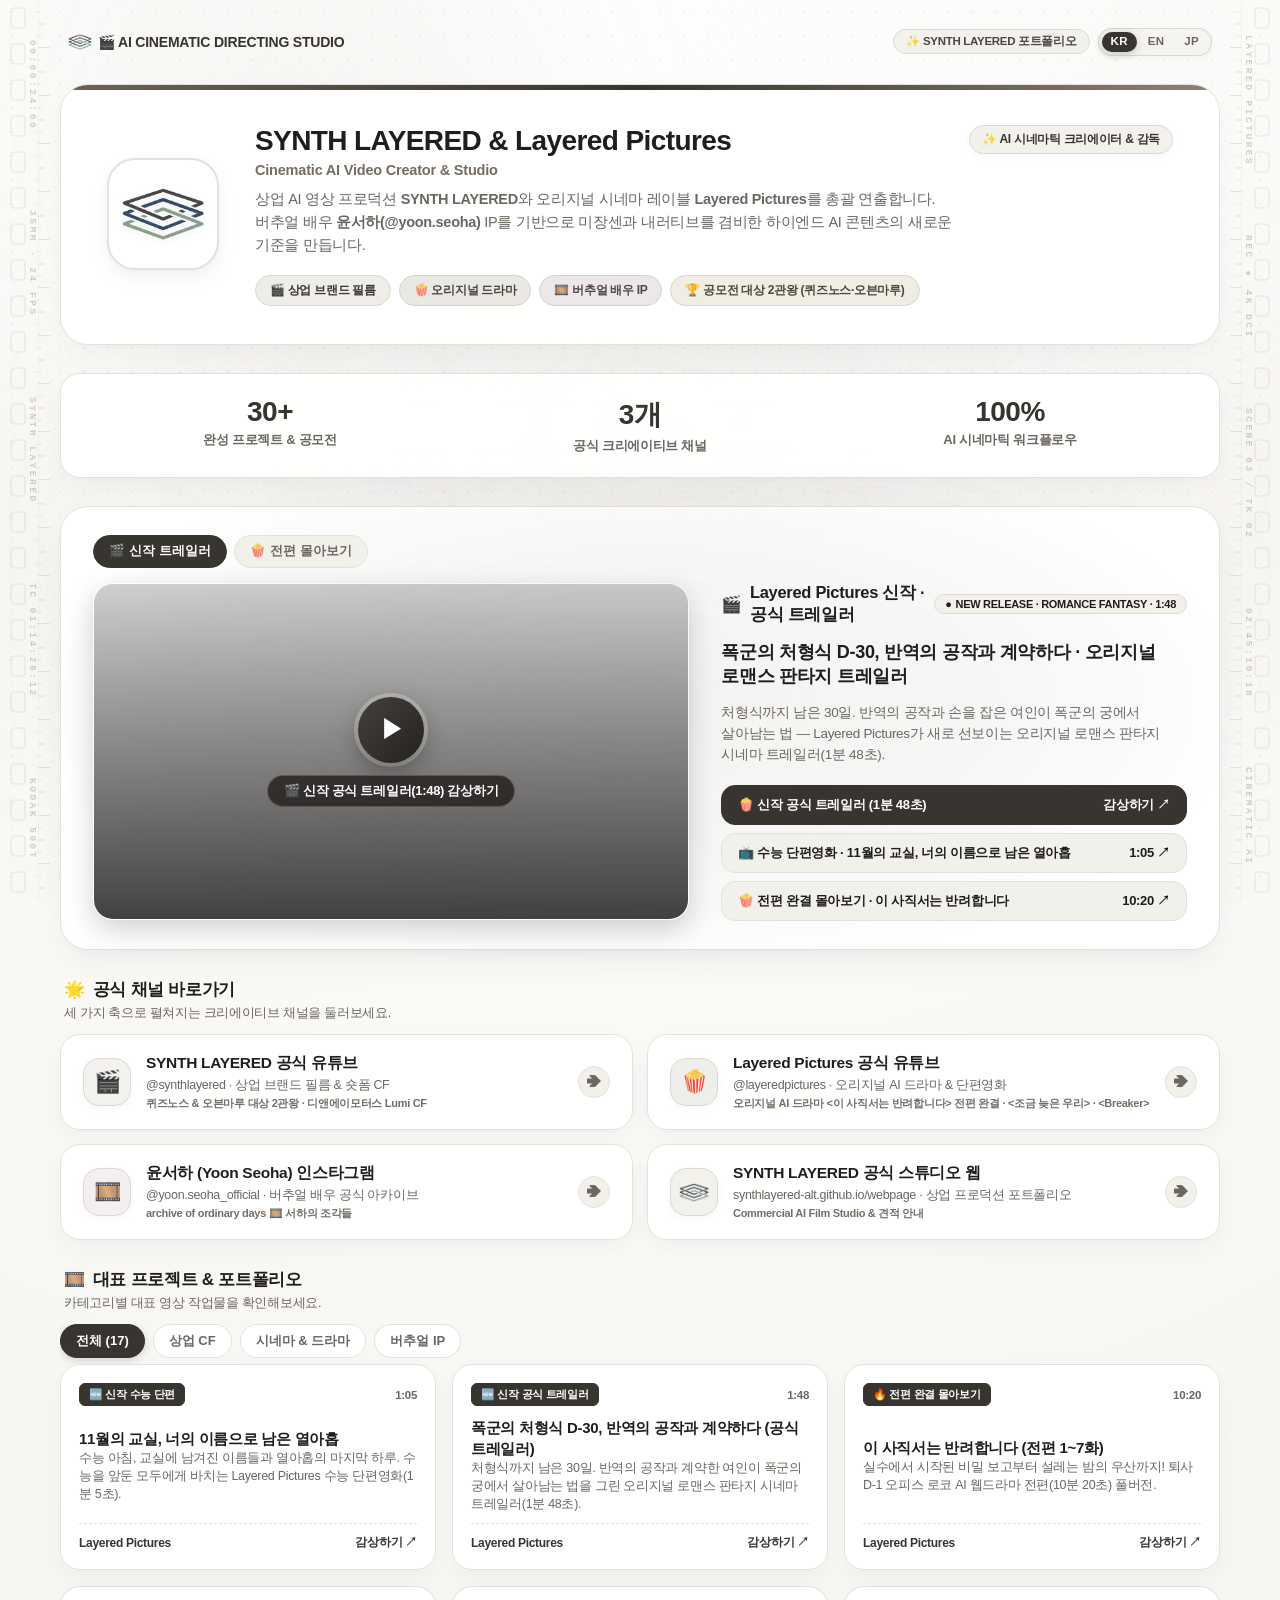
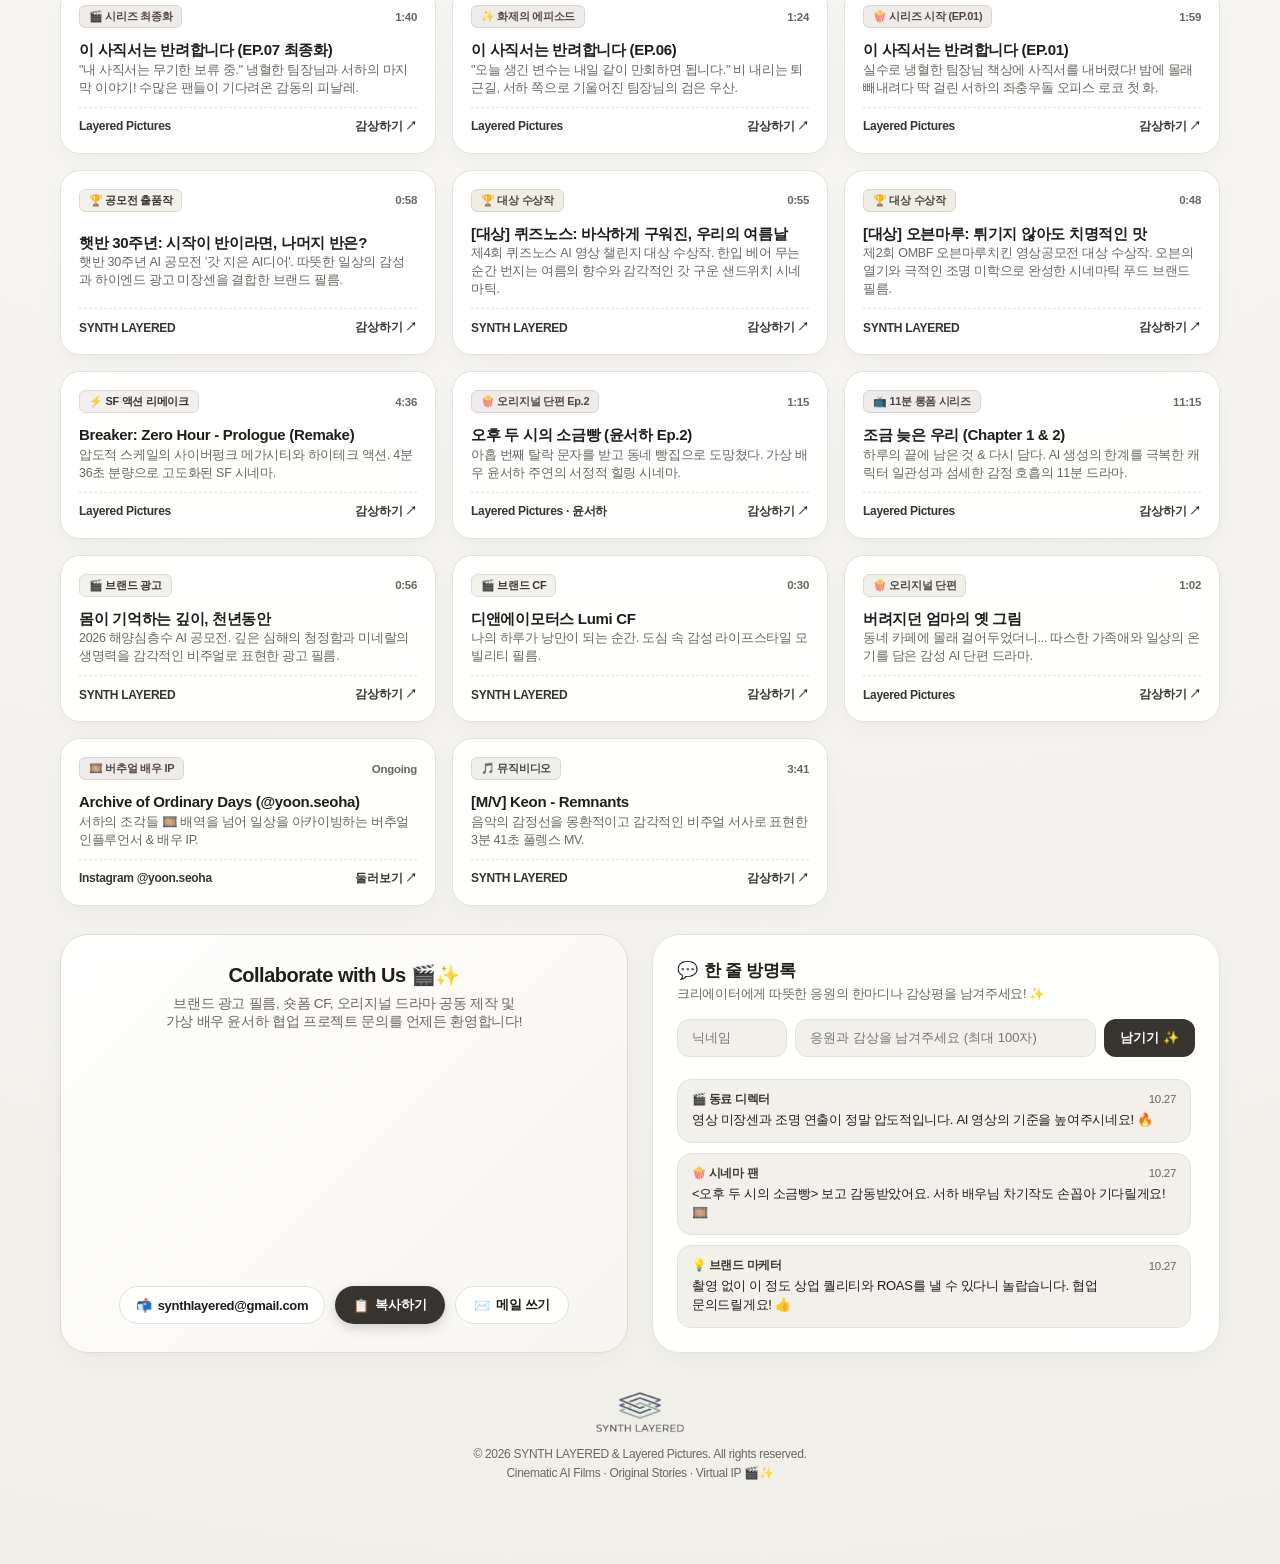
==== commit df0474c2: "Add new works (tyrant execution trailer, November classroom short), showcase slide switcher, JP i18n" ====
--- a/index.html
+++ b/index.html
@@ -741,6 +741,39 @@
       width: 100%;
     }
 
+    /* Showcase slide switcher (신작 트레일러 ↔ 전편 몰아보기) */
+    .showcase-switch {
+      display: flex;
+      align-items: center;
+      gap: 7px;
+      flex-wrap: wrap;
+    }
+    .showcase-tab {
+      appearance: none;
+      -webkit-appearance: none;
+      font-family: inherit;
+      font-size: 12.5px;
+      font-weight: 800;
+      letter-spacing: 0.01em;
+      color: var(--text-muted);
+      background: var(--bg-subtle);
+      border: 1.5px solid var(--border-color);
+      border-radius: var(--radius-pill);
+      padding: 7px 15px;
+      cursor: pointer;
+      white-space: nowrap;
+      transition: background 0.2s ease, color 0.2s ease, border-color 0.2s ease;
+    }
+    .showcase-tab:hover {
+      color: var(--text-main);
+      border-color: var(--border-color-hover);
+    }
+    .showcase-tab.active {
+      background: var(--accent-primary);
+      border-color: var(--accent-primary);
+      color: #ffffff;
+    }
+
     .video-header {
       display: flex;
       align-items: center;
@@ -1650,15 +1683,19 @@
       </div>
     </div>
 
-    <!-- 03. Featured Video Showcase -->
+    <!-- 03. Featured Video Showcase (신작 트레일러 / 전편 몰아보기 슬라이드) -->
     <div class="featured-video-card">
+      <div class="showcase-switch">
+        <button type="button" class="showcase-tab active" data-slide="new" onclick="setShowcase('new')" id="i18n-sc-tab-new">🎬 신작 트레일러</button>
+        <button type="button" class="showcase-tab" data-slide="series" onclick="setShowcase('series')" id="i18n-sc-tab-series">🍿 전편 몰아보기</button>
+      </div>
       <div class="showcase-desktop-grid">
         
         <!-- Left: 16:9 Video Player Container -->
-        <a class="video-container" href="https://www.youtube.com/watch?v=jgHH7GZq65g" target="_blank" rel="noopener">
+        <a class="video-container" id="showcaseVideo" href="https://www.youtube.com/watch?v=2XA00m8o0cY" target="_blank" rel="noopener" style="background-image:url('https://i.ytimg.com/vi/2XA00m8o0cY/maxresdefault.jpg');">
           <div class="video-center-content">
             <div class="play-btn-circle">▶</div>
-            <div class="play-hint-badge" id="i18n-showcase-hint">🎬 전편 몰아보기(10분) 감상하기</div>
+            <div class="play-hint-badge" id="showcaseHint">🎬 신작 공식 트레일러(1:48) 감상하기</div>
           </div>
         </a>
 
@@ -1667,37 +1704,33 @@
           <div class="video-header">
             <div class="video-title-row">
               <span>🎬</span>
-              <span id="i18n-showcase-header">완결 오리지널 시리즈 · 전편 몰아보기</span>
+              <span id="showcaseHeader">Layered Pictures 신작 · 공식 트레일러</span>
             </div>
-            <div class="video-live-pill" id="i18n-showcase-live">
-              <span>●</span> FULL SERIES COMPLETED · 10:20
+            <div class="video-live-pill" id="showcaseLive">
+              <span>●</span> NEW RELEASE · ROMANCE FANTASY · 1:48
             </div>
           </div>
 
-          <div class="showcase-series-title" id="i18n-showcase-title">
-            <strong>이 사직서는 반려합니다</strong> · 오리지널 오피스 AI 웹드라마 (전편 완결 · 총 7부작)
-          </div>
-
-          <div class="showcase-series-desc">
-            실수에서 시작된 비밀 보고부터 설레는 밤의 우산까지! 퇴사 D-1 오피스 로코 AI 웹드라마 전편(10분 20초) 풀버전.
-          </div>
-
-          <div class="showcase-action-grid">
-            <a href="https://www.youtube.com/watch?v=jgHH7GZq65g" target="_blank" rel="noopener" class="showcase-action-btn btn-featured" id="i18n-showcase-ep3link">
-              <span>🍿 전편 완결 몰아보기 (10분 20초)</span>
+          <div class="showcase-series-title" id="showcaseTitle">
+            <strong>폭군의 처형식 D-30, 반역의 공작과 계약하다</strong> · 오리지널 로맨스 판타지 트레일러
+          </div>
+
+          <div class="showcase-series-desc" id="showcaseDesc">
+            처형식까지 남은 30일. 반역의 공작과 손을 잡은 여인이 폭군의 궁에서 살아남는 법 — Layered Pictures가 새로 선보이는 오리지널 로맨스 판타지 시네마 트레일러(1분 48초).
+          </div>
+
+          <div class="showcase-action-grid" id="showcaseActions">
+            <a href="https://www.youtube.com/watch?v=2XA00m8o0cY" target="_blank" rel="noopener" class="showcase-action-btn btn-featured">
+              <span>🍿 신작 공식 트레일러 (1분 48초)</span>
               <span>감상하기 ↗</span>
             </a>
-            <a href="https://www.youtube.com/watch?v=Aon2Ty4sAhE" target="_blank" rel="noopener" class="showcase-action-btn">
-              <span>🏁 EP.07 최종화: "내 사직서는 무기한 보류 중"</span>
-              <span>1:40 ↗</span>
+            <a href="https://www.youtube.com/watch?v=DrduRuhYqXs" target="_blank" rel="noopener" class="showcase-action-btn">
+              <span>📺 수능 단편영화 · 11월의 교실, 너의 이름으로 남은 열아홉</span>
+              <span>1:05 ↗</span>
             </a>
-            <a href="https://www.youtube.com/watch?v=kYv_3M190Lg" target="_blank" rel="noopener" class="showcase-action-btn">
-              <span>🌂 EP.06 비 오는 날의 우산</span>
-              <span>1:24 ↗</span>
-            </a>
-            <a href="https://www.youtube.com/watch?v=0xD0ctQIT5M" target="_blank" rel="noopener" class="showcase-action-btn">
-              <span>🎬 EP.01 첫 출근과 실수로 낸 사직서</span>
-              <span>1:59 ↗</span>
+            <a href="https://www.youtube.com/watch?v=jgHH7GZq65g" target="_blank" rel="noopener" class="showcase-action-btn">
+              <span>🍿 전편 완결 몰아보기 · 이 사직서는 반려합니다</span>
+              <span>10:20 ↗</span>
             </a>
           </div>
         </div>
@@ -1753,7 +1786,7 @@
         </a>
 
         <!-- 4. Official Studio Web -->
-        <a class="channel-link" href="https://synthlayered-alt.github.io" target="_blank" rel="noopener">
+        <a class="channel-link" href="https://synthlayered-alt.github.io/webpage/" target="_blank" rel="noopener">
           <div class="link-left">
             <div class="icon-bubble icon-web"><img src="[data-uri]" class="bubble-logo-img" alt="Logo" /></div>
             <div class="link-detail">
@@ -1784,6 +1817,38 @@
 
       <div class="works-grid" id="worksContainer">
         
+        <!-- 0-1. [신작] 11월의 교실, 너의 이름으로 남은 열아홉 (수능 단편영화) -->
+        <a class="work-card" data-cat="cinema" data-work="w16" href="https://www.youtube.com/watch?v=DrduRuhYqXs" target="_blank" rel="noopener">
+          <div class="tag-row">
+            <span class="tag-pill tag-new">🆕 신작 수능 단편</span>
+            <span class="work-duration">1:05</span>
+          </div>
+          <div>
+            <div class="work-title">11월의 교실, 너의 이름으로 남은 열아홉</div>
+            <div class="work-desc">수능 아침, 교실에 남겨진 이름들과 열아홉의 마지막 하루. 수능을 앞둔 모두에게 바치는 Layered Pictures 수능 단편영화.</div>
+          </div>
+          <div class="work-footer">
+            <span>Layered Pictures</span>
+            <span>감상하기 ↗</span>
+          </div>
+        </a>
+
+        <!-- 0-2. [신작] 폭군의 처형식 D-30, 반역의 공작과 계약하다 (공식 트레일러) -->
+        <a class="work-card" data-cat="cinema" data-work="w17" href="https://www.youtube.com/watch?v=2XA00m8o0cY" target="_blank" rel="noopener">
+          <div class="tag-row">
+            <span class="tag-pill tag-new">🆕 신작 공식 트레일러</span>
+            <span class="work-duration">1:48</span>
+          </div>
+          <div>
+            <div class="work-title">폭군의 처형식 D-30, 반역의 공작과 계약하다 (공식 트레일러)</div>
+            <div class="work-desc">처형식까지 남은 30일. 반역의 공작과 계약한 여인이 폭군의 궁에서 살아남는 법을 그린 오리지널 로맨스 판타지 시네마 트레일러.</div>
+          </div>
+          <div class="work-footer">
+            <span>Layered Pictures</span>
+            <span>감상하기 ↗</span>
+          </div>
+        </a>
+
         <!-- 1. [완결 몰아보기] 이 사직서는 반려합니다 (전편 1~7화) -->
         <a class="work-card" data-cat="cinema" data-work="w1" href="https://www.youtube.com/watch?v=jgHH7GZq65g" target="_blank" rel="noopener">
           <div class="tag-row">
@@ -2133,11 +2198,8 @@
         'i18n-stat-channels': '공식 크리에이티브 채널',
         'i18n-stat-channels-num': '3개',
         'i18n-stat-workflow': 'AI 시네마틱 워크플로우',
-        'i18n-showcase-header': '완결 오리지널 시리즈 · 전편 몰아보기',
-        'i18n-showcase-live': 'FULL SERIES COMPLETED · 10:20',
-        'i18n-showcase-hint': '🎬 전편 몰아보기(10분) 감상하기',
-        'i18n-showcase-title': '<strong>이 사직서는 반려합니다</strong> · 오리지널 오피스 AI 웹드라마 (전편 완결 · 총 7부작)',
-        'i18n-showcase-ep3link': '전편 몰아보기 (10분) ↗',
+        'i18n-sc-tab-new': '🎬 신작 트레일러',
+        'i18n-sc-tab-series': '🍿 전편 몰아보기',
         'i18n-channels-label': '<span>🌟</span> 공식 채널 바로가기',
         'i18n-channels-desc': '세 가지 축으로 펼쳐지는 크리에이티브 채널을 둘러보세요.',
         'i18n-ch1-title': 'SYNTH LAYERED 공식 유튜브',
@@ -2150,11 +2212,11 @@
         'i18n-ch3-desc': '@yoon.seoha_official · 버추얼 배우 공식 아카이브',
         'i18n-ch3-tag': 'archive of ordinary days 🎞️ 서하의 조각들',
         'i18n-ch4-title': 'SYNTH LAYERED 공식 스튜디오 웹',
-        'i18n-ch4-desc': 'synthlayered-alt.github.io · 상업 프로덕션 포트폴리오',
+        'i18n-ch4-desc': 'synthlayered-alt.github.io/webpage · 상업 프로덕션 포트폴리오',
         'i18n-ch4-tag': 'Commercial AI Film Studio &amp; 견적 안내',
         'i18n-works-label': '<span>🎞️</span> 대표 프로젝트 &amp; 포트폴리오',
         'i18n-works-desc': '카테고리별 대표 영상 작업물을 확인해보세요.',
-        'i18n-tab-all': '전체 (15)',
+        'i18n-tab-all': '전체 (17)',
         'i18n-tab-cinema': '시네마 &amp; 드라마',
         'i18n-tab-cf': '상업 CF',
         'i18n-tab-ip': '버추얼 IP',
@@ -2189,11 +2251,8 @@
         'i18n-stat-channels': 'Official Creative Channels',
         'i18n-stat-channels-num': '3',
         'i18n-stat-workflow': 'AI Cinematic Workflow',
-        'i18n-showcase-header': 'Original Series Completed · Full Movie',
-        'i18n-showcase-live': 'FULL SERIES COMPLETED · 10:20',
-        'i18n-showcase-hint': '🎬 Watch Full Series (10 mins)',
-        'i18n-showcase-title': '<strong>This Resignation Is Rejected</strong> · Original Office AI Web Drama (Full 7 Episodes Completed)',
-        'i18n-showcase-ep3link': 'Full Movie (10m) ↗',
+        'i18n-sc-tab-new': '🎬 New Trailer',
+        'i18n-sc-tab-series': '🍿 Full Series',
         'i18n-channels-label': '<span>🌟</span> Official Channels',
         'i18n-channels-desc': 'Explore creative channels across brand films, cinema, and virtual IP.',
         'i18n-ch1-title': 'SYNTH LAYERED Official YouTube',
@@ -2206,11 +2265,11 @@
         'i18n-ch3-desc': '@yoon.seoha_official · Official Virtual Actor Archive',
         'i18n-ch3-tag': 'archive of ordinary days 🎞️ Pieces of Seoha',
         'i18n-ch4-title': 'SYNTH LAYERED Official Web',
-        'i18n-ch4-desc': 'synthlayered-alt.github.io · Commercial Production Portfolio',
+        'i18n-ch4-desc': 'synthlayered-alt.github.io/webpage · Commercial Production Portfolio',
         'i18n-ch4-tag': 'Commercial AI Film Studio &amp; Estimate Info',
         'i18n-works-label': '<span>🎞️</span> Featured Projects &amp; Portfolio',
         'i18n-works-desc': 'Explore representative cinematic works by category.',
-        'i18n-tab-all': 'All (15)',
+        'i18n-tab-all': 'All (17)',
         'i18n-tab-cinema': 'Cinema &amp; Drama',
         'i18n-tab-cf': 'Commercial CF',
         'i18n-tab-ip': 'Virtual IP',
@@ -2245,11 +2304,8 @@
         'i18n-stat-channels': '公式クリエイティブチャンネル',
         'i18n-stat-channels-num': '3',
         'i18n-stat-workflow': 'AIシネマティックワークフロー',
-        'i18n-showcase-header': '完結オリジナルシリーズ・全話一挙公開',
-        'i18n-showcase-live': '全7話完結 · 10:20 フル公開',
-        'i18n-showcase-hint': '🎬 全話一挙(10分)を視聴する',
-        'i18n-showcase-title': '<strong>この退職届は受理できません</strong> · オリジナルオフィスAIウェブドラマ (全7話 完結)',
-        'i18n-showcase-ep3link': '全話一挙 (10分) ↗',
+        'i18n-sc-tab-new': '🎬 新作トレーラー',
+        'i18n-sc-tab-series': '🍿 全話一挙',
         'i18n-channels-label': '<span>🌟</span> 公式チャンネル一覧',
         'i18n-channels-desc': '広告フィルム、シネマ、バーチャルIPの3つの軸で展開する公式チャンネル。',
         'i18n-ch1-title': 'SYNTH LAYERED 公式YouTube',
@@ -2262,11 +2318,11 @@
         'i18n-ch3-desc': '@yoon.seoha_official · バーチャル俳優公式アーカイブ',
         'i18n-ch3-tag': 'archive of ordinary days 🎞️ ソハの日常の断片',
         'i18n-ch4-title': 'SYNTH LAYERED 公式スタジオウェブ',
-        'i18n-ch4-desc': 'synthlayered-alt.github.io · 商業制作ポートフォリオ',
+        'i18n-ch4-desc': 'synthlayered-alt.github.io/webpage · 商業制作ポートフォリオ',
         'i18n-ch4-tag': 'Commercial AI Film Studio ＆ 制作お問い合わせ',
         'i18n-works-label': '<span>🎞️</span> 代表プロジェクト＆ポートフォリオ',
         'i18n-works-desc': 'カテゴリー別の代表的なAI映像作品をご覧ください。',
-        'i18n-tab-all': 'すべて (15)',
+        'i18n-tab-all': 'すべて (17)',
         'i18n-tab-cinema': '映画・ドラマ',
         'i18n-tab-cf': '商業広告',
         'i18n-tab-ip': 'バーチャルIP',
@@ -2304,13 +2360,15 @@
         w6: { tag: '🏆 대상 수상작', title: '[대상] 퀴즈노스: 바삭하게 구워진, 우리의 여름날', desc: '제4회 퀴즈노스 AI 영상 챌린지 대상 수상작. 한입 베어 무는 순간 번지는 여름의 향수와 감각적인 갓 구운 샌드위치 시네마틱.', action: '감상하기 ↗' },
         w7: { tag: '🏆 대상 수상작', title: '[대상] 오븐마루: 튀기지 않아도 치명적인 맛', desc: '제2회 OMBF 오븐마루치킨 영상공모전 대상 수상작. 오븐의 열기와 극적인 조명 미학으로 완성한 시네마틱 푸드 브랜드 필름.', action: '감상하기 ↗' },
         w8: { tag: '⚡ SF 액션 리메이크', title: 'Breaker: Zero Hour - Prologue (Remake)', desc: '압도적 스케일의 사이버펑크 메가시티와 하이테크 액션. 4분 36초 분량으로 고도화된 SF 시네마.', action: '감상하기 ↗' },
-        w9: { tag: '🍿 오리지널 단편 Ep.2', title: '오후 두 시의 소금빵 (윤서하 Ep.2)', desc: '아홉 번째 탈락 문자를 받고 동네 빵집으로 도망쳤다. 가상 배우 윤서하 주연의 서정적 힐링 시네마.', action: '감상하기 ↗' },
+        w9: { tag: '🍿 오리지널 단편 Ep.2', title: '오후 두 시의 소금빵 (윤서하 Ep.2)', desc: '아홉 번째 탈락 문자를 받고 동네 빵집으로 도망쳤다. 가상 배우 윤서하 주연의 서정적 힐링 시네마.', action: '감상하기 ↗', brand: 'Layered Pictures · 윤서하' },
         w10: { tag: '📺 11분 롱폼 시리즈', title: '조금 늦은 우리 (Chapter 1 & 2)', desc: '하루의 끝에 남은 것 & 다시 담다. AI 생성의 한계를 극복한 캐릭터 일관성과 섬세한 감정 호흡의 11분 드라마.', action: '감상하기 ↗' },
         w11: { tag: '🎬 브랜드 광고', title: '몸이 기억하는 깊이, 천년동안', desc: '2026 해양심층수 AI 공모전. 깊은 심해의 청정함과 미네랄의 생명력을 감각적인 비주얼로 표현한 광고 필름.', action: '감상하기 ↗' },
         w12: { tag: '🎬 브랜드 CF', title: '디앤에이모터스 Lumi CF', desc: '나의 하루가 낭만이 되는 순간. 도심 속 감성 라이프스타일 모빌리티 필름.', action: '감상하기 ↗' },
         w13: { tag: '🍿 오리지널 단편', title: '버려지던 엄마의 옛 그림', desc: '동네 카페에 몰래 걸어두었더니... 따스한 가족애와 일상의 온기를 담은 감성 AI 단편 드라마.', action: '감상하기 ↗' },
         w14: { tag: '🎞️ 버추얼 배우 IP', title: 'Archive of Ordinary Days (@yoon.seoha)', desc: '서하의 조각들 🎞️ 배역을 넘어 일상을 아카이빙하는 버추얼 인플루언서 & 배우 IP.', action: '둘러보기 ↗' },
-        w15: { tag: '🎵 뮤직비디오', title: '[M/V] Keon - Remnants', desc: '음악의 감정선을 몽환적이고 감각적인 비주얼 서사로 표현한 3분 41초 풀렝스 MV.', action: '감상하기 ↗' }
+        w15: { tag: '🎵 뮤직비디오', title: '[M/V] Keon - Remnants', desc: '음악의 감정선을 몽환적이고 감각적인 비주얼 서사로 표현한 3분 41초 풀렝스 MV.', action: '감상하기 ↗' },
+        w16: { tag: '🆕 신작 수능 단편', title: '11월의 교실, 너의 이름으로 남은 열아홉', desc: '수능 아침, 교실에 남겨진 이름들과 열아홉의 마지막 하루. 수능을 앞둔 모두에게 바치는 Layered Pictures 수능 단편영화(1분 5초).', action: '감상하기 ↗' },
+        w17: { tag: '🆕 신작 공식 트레일러', title: '폭군의 처형식 D-30, 반역의 공작과 계약하다 (공식 트레일러)', desc: '처형식까지 남은 30일. 반역의 공작과 계약한 여인이 폭군의 궁에서 살아남는 법을 그린 오리지널 로맨스 판타지 시네마 트레일러(1분 48초).', action: '감상하기 ↗' }
       },
       en: {
         w1: { tag: '🔥 Full Series Completed', title: 'This Resignation Is Rejected (Full Ep.1~7)', desc: 'From secret reports to the romantic umbrella in the rain! The full 10m 20s movie of the office rom-com AI web drama.', action: 'Watch ↗' },
@@ -2321,13 +2379,15 @@
         w6: { tag: '🏆 Grand Prix Winner', title: '[Grand Prix] Quiznos: Crisp-Toasted Summer Days', desc: '4th Quiznos AI Video Challenge Grand Prix. Nostalgic summer memories awakened by the first crisp bite—cinematic food visual storytelling.', action: 'Watch ↗' },
         w7: { tag: '🏆 Grand Prix Winner', title: '[Grand Prix] Ovenmaru: The Truth Behind Fatal Flavor', desc: '2nd OMBF Video Contest Grand Prix. High-end food cinematography and dramatic theatre-look lighting aesthetics.', action: 'Watch ↗' },
         w8: { tag: '⚡ Sci-Fi Action Remake', title: 'Breaker: Zero Hour - Prologue (Remake)', desc: 'Overwhelming cyberpunk megacity visuals and high-octane action. 4m 36s upgraded sci-fi cinematic experience.', action: 'Watch ↗' },
-        w9: { tag: '🍿 Original Short Ep.2', title: 'Salt Bread at 2 PM (Yoon Seoha Ep.2)', desc: 'Escaping to a neighborhood bakery after the 9th rejection notice. Lyrical healing cinema starring virtual actor Yoon Seoha.', action: 'Watch ↗' },
+        w9: { tag: '🍿 Original Short Ep.2', title: 'Salt Bread at 2 PM (Yoon Seoha Ep.2)', desc: 'Escaping to a neighborhood bakery after the 9th rejection notice. Lyrical healing cinema starring virtual actor Yoon Seoha.', action: 'Watch ↗', brand: 'Layered Pictures · Seoha' },
         w10: { tag: '📺 11-min Long-form', title: 'A Little Late, Us (Chapter 1 & 2)', desc: 'What remains at the end of the day. Overcoming AI generation limits with character consistency and subtle emotional rhythm (11 mins).', action: 'Watch ↗' },
         w11: { tag: '🎬 Brand Commercial', title: 'The Depth Your Body Remembers, Millennium Pure', desc: '2026 Deep Sea Water AI Contest. Sensual visual imagery portraying deep-sea purity and the vital energy of minerals.', action: 'Watch ↗' },
         w12: { tag: '🎬 Brand CF', title: 'DNA Motors Lumi Commercial', desc: 'The moment my everyday routine becomes romantic. Emotional urban lifestyle mobility film.', action: 'Watch ↗' },
         w13: { tag: '🍿 Original Short', title: 'Mother’s Forgotten Painting', desc: 'Secretly hung in a neighborhood cafe... An emotional AI short drama depicting warm family love and everyday tenderness.', action: 'Watch ↗' },
         w14: { tag: '🎞️ Virtual Actor IP', title: 'Archive of Ordinary Days (@yoon.seoha)', desc: 'Pieces of Seoha 🎞️ Archiving daily life beyond acting roles as a virtual influencer & actor IP.', action: 'Explore ↗' },
-        w15: { tag: '🎵 Music Video', title: '[M/V] Keon - Remnants', desc: 'A 3m 41s full-length music video portraying the emotional arc of music through dreamy, sensory visual narrative.', action: 'Watch ↗' }
+        w15: { tag: '🎵 Music Video', title: '[M/V] Keon - Remnants', desc: 'A 3m 41s full-length music video portraying the emotional arc of music through dreamy, sensory visual narrative.', action: 'Watch ↗' },
+        w16: { tag: '🆕 New Exam-Day Short', title: 'November Classroom, Nineteen Left in Your Name', desc: 'The morning of the college entrance exam — the names left behind in a classroom and the last day of being nineteen. A 1m 5s Layered Pictures short film.', action: 'Watch ↗' },
+        w17: { tag: '🆕 New Official Trailer', title: 'D-30 to the Tyrant’s Execution: A Contract with the Rebel Duke (Official Trailer)', desc: 'Thirty days until the execution. A woman who strikes a contract with the rebel duke to survive inside the tyrant’s palace — an original romance-fantasy cinema trailer (1m 48s).', action: 'Watch ↗' }
       },
       ja: {
         w1: { tag: '🔥 全話完結 一挙公開', title: 'この退職届は受理できません (全1〜7話 一挙)', desc: '誤提出から始まった秘密の報告から雨の日の相合傘まで！退職D-1オフィスラブコメAIウェブドラマ全編(10分20秒)フルバージョン。', action: '視聴する ↗' },
@@ -2338,15 +2398,150 @@
         w6: { tag: '🏆 大賞受賞作', title: '[大賞] クイズノス：香ばしく焼き上げた、僕らの夏の日', desc: '第4回クイズノスAI映像チャレンジ大賞受賞作。ひとくち噛み締めた瞬間に広がる夏のノスタルジーと感性豊かなシネマティックCF。', action: '視聴する ↗' },
         w7: { tag: '🏆 大賞受賞作', title: '[大賞] オーブンマル：揚げなくても致命的な美味しさ', desc: '第2回OMBFオーブンマルチキン映像コンテスト大賞受賞作。オーブンの熱気とドラマティックなライティング美学が際立つフードCF。', action: '視聴する ↗' },
         w8: { tag: '⚡ SFアクションリメイク', title: 'Breaker: Zero Hour - Prologue (Remake)', desc: '圧倒的スケールのサイバーパンク・メガシティとハイテックアクション。4分36秒に濃縮された高密度SFシネマ。', action: '視聴する ↗' },
-        w9: { tag: '🍿 オリジナル短編 Ep.2', title: '午後2時の塩パン (ユン・ソハ Ep.2)', desc: '9回目の不合格通知を受け取り、街角の小さなベーカリーへ逃げ込んだ。バーチャル俳優ユン・ソハ主演の叙情的ヒーリングシネマ。', action: '視聴する ↗' },
+        w9: { tag: '🍿 オリジナル短編 Ep.2', title: '午後2時の塩パン (ユン・ソハ Ep.2)', desc: '9回目の不合格通知を受け取り、街角の小さなベーカリーへ逃げ込んだ。バーチャル俳優ユン・ソハ主演の叙情的ヒーリングシネマ。', action: '視聴する ↗', brand: 'Layered Pictures · ソハ' },
         w10: { tag: '📺 11分ロングフォーム', title: '少し遅れた私たち (Chapter 1 & 2)', desc: '一日の終わりに残るもの。AI生成の限界を超えたキャラクターの一貫性と繊細な感情の呼吸を描く11分のヒューマンドラマ。', action: '視聴する ↗' },
         w11: { tag: '🎬 ブランド広告', title: '身体が覚えている深さ、千年の深層水', desc: '2026 海洋深層水AIコンテスト出品作。深海の清らかさとミネラルの生命力を感覚的なビジュアルで表現したコマーシャル。', action: '視聴する ↗' },
         w12: { tag: '🎬 ブランドCF', title: 'DNA Motors Lumi コマーシャル', desc: '私の一日がロマンに変わる瞬間。都会の情緒あるライフスタイルを描いたモビリティ映像。', action: '視聴する ↗' },
         w13: { tag: '🍿 オリジナル短編', title: '捨てられそうだった母の昔の絵', desc: '街のカフェにこっそり飾ってみたら…温かな家族愛と日常のぬくもりを描いた感性豊かなAIショートドラマ。', action: '視聴する ↗' },
         w14: { tag: '🎞️ バーチャル俳優IP', title: 'Archive of Ordinary Days (@yoon.seoha)', desc: 'ソハの日常の断片 🎞️ 役柄を超えて日常を紡ぐバーチャルインフルエンサー＆俳優IP。', action: '閲覧する ↗' },
-        w15: { tag: '🎵 ミュージックビデオ', title: '[M/V] Keon - Remnants', desc: '音楽の感情曲線を夢幻的かつ感覚的な映像美で描き出した3分41秒のフルレングスMV。', action: '視聴する ↗' }
+        w15: { tag: '🎵 ミュージックビデオ', title: '[M/V] Keon - Remnants', desc: '音楽の感情曲線を夢幻的かつ感覚的な映像美で描き出した3分41秒のフルレングスMV。', action: '視聴する ↗' },
+        w16: { tag: '🆕 新作・入試短編', title: '11月の教室、君の名前で残った十九歳', desc: '入試の朝、教室に残された名と十九歳の最後の一日。受験を迎えるすべての人へ贈るLayered Picturesの短編映画(1分5秒)。', action: '視聴する ↗' },
+        w17: { tag: '🆕 新作公式トレーラー', title: '暴君の処刑式 D-30、反逆の公爵と契約する (公式トレーラー)', desc: '処刑式まで残り30日。反逆の公爵と契約した女が暴君の宮廷で生き延びるまでを描く、オリジナル・ロマンスファンタジー映画の予告編(1分48秒)。', action: '視聴する ↗' }
       }
     };
+
+    // =========================================================
+    // Featured Showcase Slides — 신작 트레일러 ↔ 전편 몰아보기
+    // =========================================================
+    const showcaseData = {
+      kr: {
+        new: {
+          video: '2XA00m8o0cY',
+          hint: '🎬 신작 공식 트레일러(1:48) 감상하기',
+          header: 'Layered Pictures 신작 · 공식 트레일러',
+          live: 'NEW RELEASE · ROMANCE FANTASY · 1:48',
+          title: '<strong>폭군의 처형식 D-30, 반역의 공작과 계약하다</strong> · 오리지널 로맨스 판타지 트레일러',
+          desc: '처형식까지 남은 30일. 반역의 공작과 손을 잡은 여인이 폭군의 궁에서 살아남는 법 — Layered Pictures가 새로 선보이는 오리지널 로맨스 판타지 시네마 트레일러(1분 48초).',
+          actions: [
+            { label: '🍿 신작 공식 트레일러 (1분 48초)', right: '감상하기 ↗', href: 'https://www.youtube.com/watch?v=2XA00m8o0cY', featured: true },
+            { label: '📺 수능 단편영화 · 11월의 교실, 너의 이름으로 남은 열아홉', right: '1:05 ↗', href: 'https://www.youtube.com/watch?v=DrduRuhYqXs' },
+            { label: '🍿 전편 완결 몰아보기 · 이 사직서는 반려합니다', right: '10:20 ↗', href: 'https://www.youtube.com/watch?v=jgHH7GZq65g' }
+          ]
+        },
+        series: {
+          video: 'jgHH7GZq65g',
+          hint: '🎬 전편 몰아보기(10분) 감상하기',
+          header: '완결 오리지널 시리즈 · 전편 몰아보기',
+          live: 'FULL SERIES COMPLETED · 10:20',
+          title: '<strong>이 사직서는 반려합니다</strong> · 오리지널 오피스 AI 웹드라마 (전편 완결 · 총 7부작)',
+          desc: '실수에서 시작된 비밀 보고부터 설레는 밤의 우산까지! 퇴사 D-1 오피스 로코 AI 웹드라마 전편(10분 20초) 풀버전.',
+          actions: [
+            { label: '🍿 전편 완결 몰아보기 (10분 20초)', right: '감상하기 ↗', href: 'https://www.youtube.com/watch?v=jgHH7GZq65g', featured: true },
+            { label: '🏁 EP.07 최종화: "내 사직서는 무기한 보류 중"', right: '1:40 ↗', href: 'https://www.youtube.com/watch?v=Aon2Ty4sAhE' },
+            { label: '🌂 EP.06 비 오는 날의 우산', right: '1:24 ↗', href: 'https://www.youtube.com/watch?v=kYv_3M190Lg' },
+            { label: '🎬 EP.01 첫 출근과 실수로 낸 사직서', right: '1:59 ↗', href: 'https://www.youtube.com/watch?v=0xD0ctQIT5M' }
+          ]
+        }
+      },
+      en: {
+        new: {
+          video: '2XA00m8o0cY',
+          hint: '🎬 Watch the Official Trailer (1:48)',
+          header: 'Layered Pictures New Release · Official Trailer',
+          live: 'NEW RELEASE · ROMANCE FANTASY · 1:48',
+          title: '<strong>D-30 to the Tyrant’s Execution: A Contract with the Rebel Duke</strong> · Original Romance Fantasy Trailer',
+          desc: 'Thirty days until the execution. A woman who strikes a contract with the rebel duke to survive inside the tyrant’s palace — Layered Pictures’ new original romance-fantasy cinema trailer (1m 48s).',
+          actions: [
+            { label: '🍿 Official Trailer (1m 48s)', right: 'Watch ↗', href: 'https://www.youtube.com/watch?v=2XA00m8o0cY', featured: true },
+            { label: '📺 Exam-Day Short Film · November Classroom, Nineteen Left in Your Name', right: '1:05 ↗', href: 'https://www.youtube.com/watch?v=DrduRuhYqXs' },
+            { label: '🍿 Full Series · This Resignation Is Rejected', right: '10:20 ↗', href: 'https://www.youtube.com/watch?v=jgHH7GZq65g' }
+          ]
+        },
+        series: {
+          video: 'jgHH7GZq65g',
+          hint: '🎬 Watch Full Series (10 mins)',
+          header: 'Original Series Completed · Full Movie',
+          live: 'FULL SERIES COMPLETED · 10:20',
+          title: '<strong>This Resignation Is Rejected</strong> · Original Office AI Web Drama (Full 7 Episodes Completed)',
+          desc: 'From secret reports to the romantic umbrella in the rain! The full 10m 20s movie of the office rom-com AI web drama.',
+          actions: [
+            { label: '🍿 Full Series Completed (10m 20s)', right: 'Watch ↗', href: 'https://www.youtube.com/watch?v=jgHH7GZq65g', featured: true },
+            { label: '🏁 EP.07 Finale: “My Resignation Is on Hold Indefinitely”', right: '1:40 ↗', href: 'https://www.youtube.com/watch?v=Aon2Ty4sAhE' },
+            { label: '🌂 EP.06 Umbrella on a Rainy Day', right: '1:24 ↗', href: 'https://www.youtube.com/watch?v=kYv_3M190Lg' },
+            { label: '🎬 EP.01 First Day and the Resignation I Never Meant to Send', right: '1:59 ↗', href: 'https://www.youtube.com/watch?v=0xD0ctQIT5M' }
+          ]
+        }
+      },
+      ja: {
+        new: {
+          video: '2XA00m8o0cY',
+          hint: '🎬 新作公式トレーラー(1:48)を視聴する',
+          header: 'Layered Pictures 新作・公式トレーラー',
+          live: 'NEW RELEASE · ROMANCE FANTASY · 1:48',
+          title: '<strong>暴君の処刑式 D-30、反逆の公爵と契約する</strong> · オリジナル・ロマンスファンタジー予告編',
+          desc: '処刑式まで残り30日。反逆の公爵と手を組んだ女が暴君の宮廷で生き延びるまでを描く、Layered Picturesの新作オリジナル・ロマンスファンタジー映画予告編(1分48秒)。',
+          actions: [
+            { label: '🍿 新作公式トレーラー(1分48秒)', right: '視聴する ↗', href: 'https://www.youtube.com/watch?v=2XA00m8o0cY', featured: true },
+            { label: '📺 入試短編映画・11月の教室、君の名前で残った十九歳', right: '1:05 ↗', href: 'https://www.youtube.com/watch?v=DrduRuhYqXs' },
+            { label: '🍿 全話一挙・この退職届は受理できません', right: '10:20 ↗', href: 'https://www.youtube.com/watch?v=jgHH7GZq65g' }
+          ]
+        },
+        series: {
+          video: 'jgHH7GZq65g',
+          hint: '🎬 全話一挙(10分)を視聴する',
+          header: '完結オリジナルシリーズ・全話一挙公開',
+          live: '全7話完結 · 10:20 フル公開',
+          title: '<strong>この退職届は受理できません</strong> · オリジナルオフィスAIウェブドラマ (全7話 完結)',
+          desc: '誤提出から始まった秘密の報告から雨の日の相合傘まで！退職D-1オフィスラブコメAIウェブドラマ全編(10分20秒)フルバージョン。',
+          actions: [
+            { label: '🍿 全話完結 一挙公開 (10分20秒)', right: '視聴する ↗', href: 'https://www.youtube.com/watch?v=jgHH7GZq65g', featured: true },
+            { label: '🏁 EP.07 最終話：「私の退職届は無期限保留中」', right: '1:40 ↗', href: 'https://www.youtube.com/watch?v=Aon2Ty4sAhE' },
+            { label: '🌂 EP.06 雨の日の傘', right: '1:24 ↗', href: 'https://www.youtube.com/watch?v=kYv_3M190Lg' },
+            { label: '🎬 EP.01 初出社と、誤って出した退職届', right: '1:59 ↗', href: 'https://www.youtube.com/watch?v=0xD0ctQIT5M' }
+          ]
+        }
+      }
+    };
+
+    let currentShowcase = 'new';
+
+    function renderShowcase(slide) {
+      if (slide === 'new' || slide === 'series') currentShowcase = slide;
+      const lang = localStorage.getItem('sl_lang') || 'kr';
+      const pack = showcaseData[lang] || showcaseData.kr;
+      const data = pack[currentShowcase] || pack.new;
+
+      const videoEl = document.getElementById('showcaseVideo');
+      if (videoEl) {
+        videoEl.href = 'https://www.youtube.com/watch?v=' + data.video;
+        videoEl.style.backgroundImage = "url('https://i.ytimg.com/vi/" + data.video + "/maxresdefault.jpg')";
+      }
+      const hintEl = document.getElementById('showcaseHint');
+      if (hintEl) hintEl.textContent = data.hint;
+      const headerEl = document.getElementById('showcaseHeader');
+      if (headerEl) headerEl.textContent = data.header;
+      const liveEl = document.getElementById('showcaseLive');
+      if (liveEl) liveEl.innerHTML = '<span>●</span> ' + data.live;
+      const titleEl = document.getElementById('showcaseTitle');
+      if (titleEl) titleEl.innerHTML = data.title;
+      const descEl = document.getElementById('showcaseDesc');
+      if (descEl) descEl.textContent = data.desc;
+      const actionsEl = document.getElementById('showcaseActions');
+      if (actionsEl) {
+        actionsEl.innerHTML = data.actions.map(function (a) {
+          return '<a href="' + a.href + '" target="_blank" rel="noopener" class="showcase-action-btn' +
+            (a.featured ? ' btn-featured' : '') + '">' +
+            '<span>' + a.label + '</span><span>' + a.right + '</span></a>';
+        }).join('');
+      }
+      document.querySelectorAll('.showcase-tab').forEach(function (btn) {
+        btn.classList.toggle('active', btn.dataset.slide === currentShowcase);
+      });
+    }
+
+    function setShowcase(slide) {
+      renderShowcase(slide);
+    }
 
     // Language Switcher Function
     function setLanguage(lang) {
@@ -2384,13 +2579,18 @@
           const tagEl = card.querySelector('.tag-row .tag-pill');
           const titleEl = card.querySelector('.work-title');
           const descEl = card.querySelector('.work-desc');
+          const brandEl = card.querySelector('.work-footer span:first-child');
           const actionEl = card.querySelector('.work-footer span:last-child');
           if (tagEl) tagEl.textContent = data.tag;
           if (titleEl) titleEl.textContent = data.title;
           if (descEl) descEl.textContent = data.desc;
+          if (brandEl && data.brand) brandEl.textContent = data.brand;
           if (actionEl) actionEl.textContent = data.action;
         }
       });
+
+      // Refresh the featured showcase in the current language
+      renderShowcase();
 
       // Synchronize URL query parameter without page reload
       try {
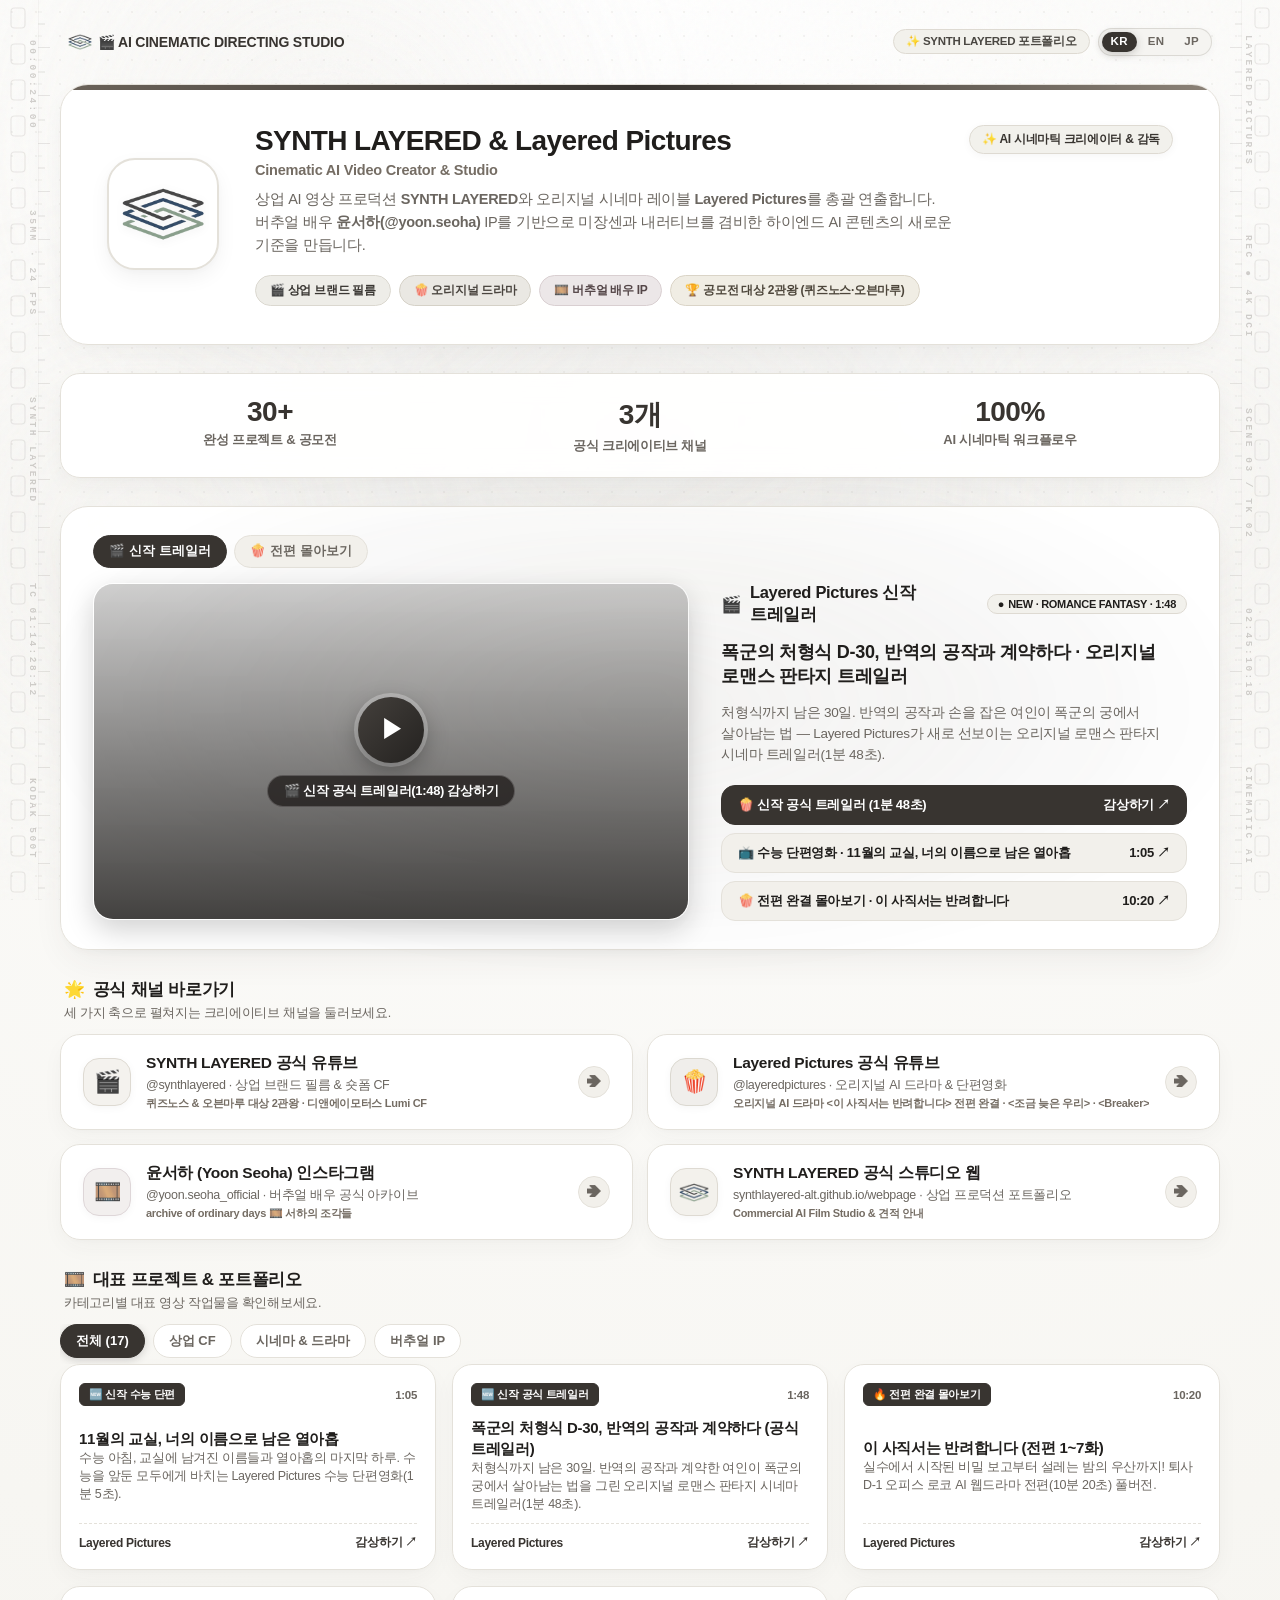
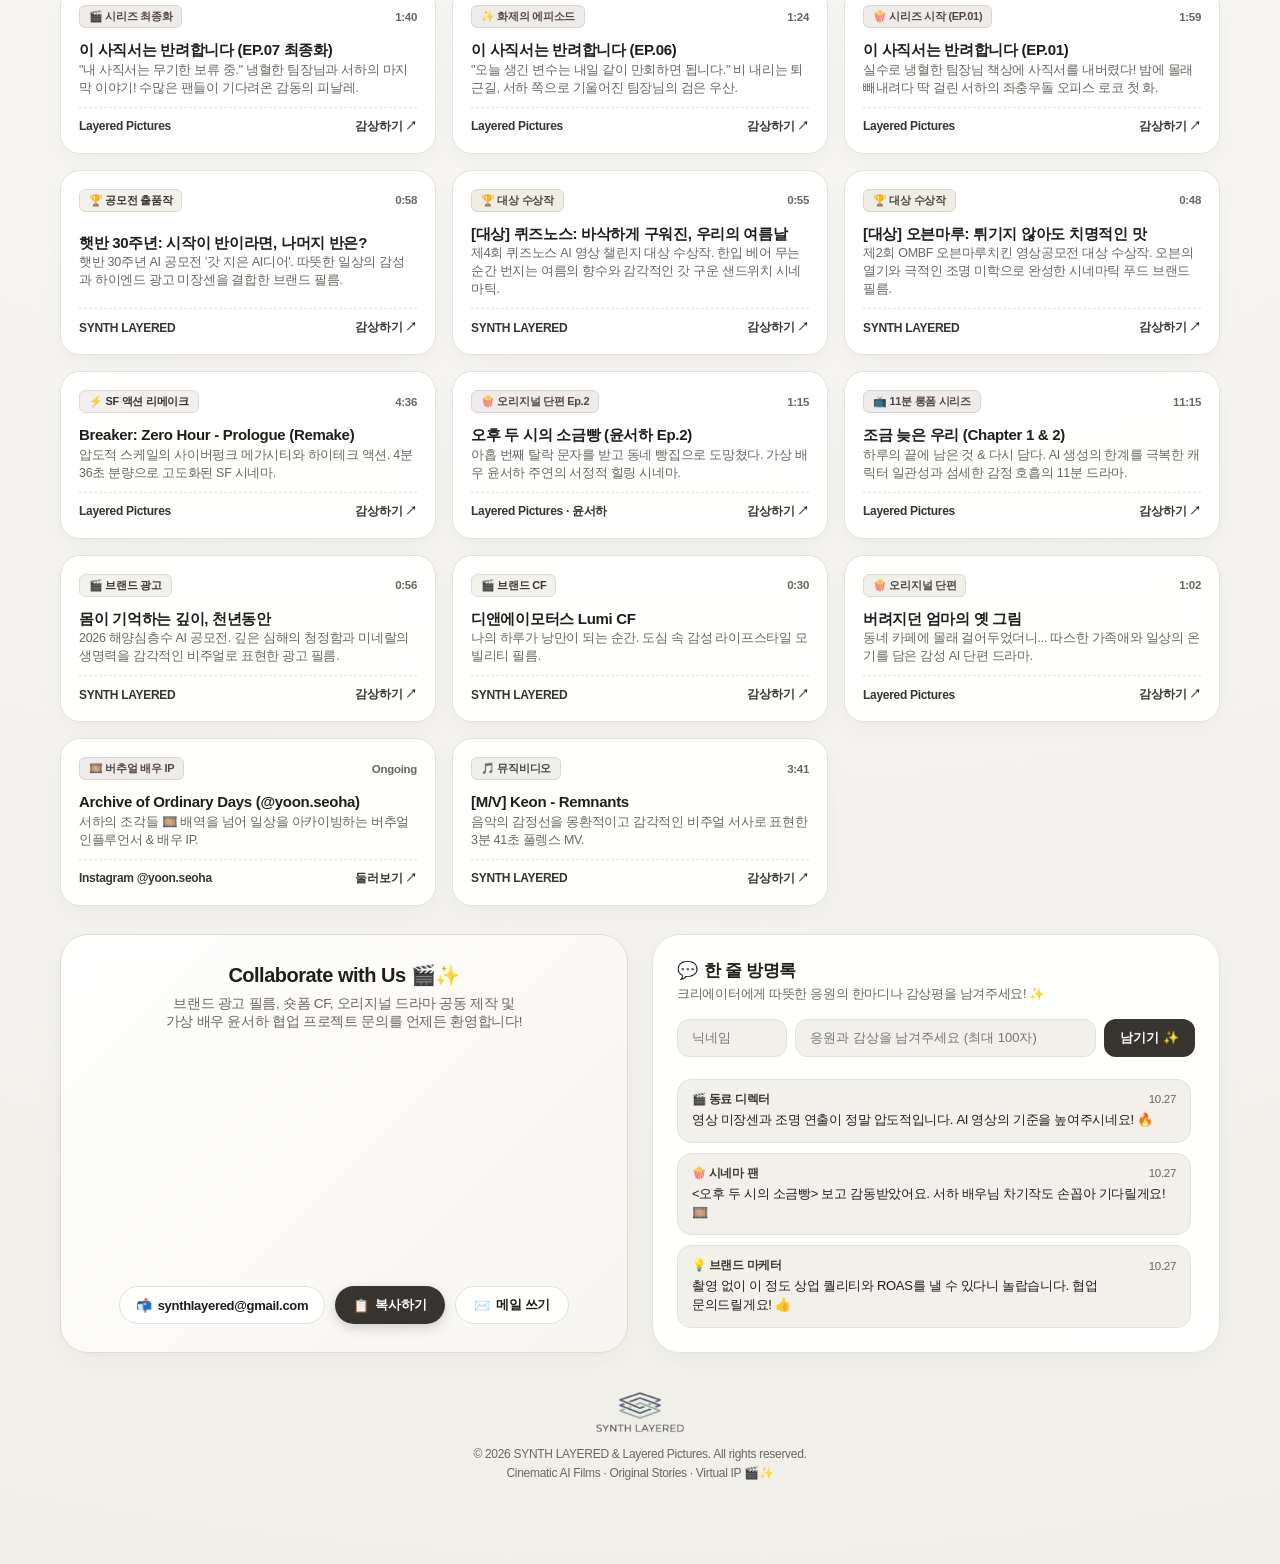
==== commit 0e477415: "Tighten showcase slide header and status pill so they fit on one line" ====
--- a/index.html
+++ b/index.html
@@ -1704,10 +1704,10 @@
           <div class="video-header">
             <div class="video-title-row">
               <span>🎬</span>
-              <span id="showcaseHeader">Layered Pictures 신작 · 공식 트레일러</span>
+              <span id="showcaseHeader">Layered Pictures 신작 트레일러</span>
             </div>
             <div class="video-live-pill" id="showcaseLive">
-              <span>●</span> NEW RELEASE · ROMANCE FANTASY · 1:48
+              <span>●</span> NEW · ROMANCE FANTASY · 1:48
             </div>
           </div>
 
@@ -2418,8 +2418,8 @@
         new: {
           video: '2XA00m8o0cY',
           hint: '🎬 신작 공식 트레일러(1:48) 감상하기',
-          header: 'Layered Pictures 신작 · 공식 트레일러',
-          live: 'NEW RELEASE · ROMANCE FANTASY · 1:48',
+          header: 'Layered Pictures 신작 트레일러',
+          live: 'NEW · ROMANCE FANTASY · 1:48',
           title: '<strong>폭군의 처형식 D-30, 반역의 공작과 계약하다</strong> · 오리지널 로맨스 판타지 트레일러',
           desc: '처형식까지 남은 30일. 반역의 공작과 손을 잡은 여인이 폭군의 궁에서 살아남는 법 — Layered Pictures가 새로 선보이는 오리지널 로맨스 판타지 시네마 트레일러(1분 48초).',
           actions: [
@@ -2431,8 +2431,8 @@
         series: {
           video: 'jgHH7GZq65g',
           hint: '🎬 전편 몰아보기(10분) 감상하기',
-          header: '완결 오리지널 시리즈 · 전편 몰아보기',
-          live: 'FULL SERIES COMPLETED · 10:20',
+          header: '완결 시리즈 · 전편 몰아보기',
+          live: 'FULL SERIES · 10:20',
           title: '<strong>이 사직서는 반려합니다</strong> · 오리지널 오피스 AI 웹드라마 (전편 완결 · 총 7부작)',
           desc: '실수에서 시작된 비밀 보고부터 설레는 밤의 우산까지! 퇴사 D-1 오피스 로코 AI 웹드라마 전편(10분 20초) 풀버전.',
           actions: [
@@ -2447,8 +2447,8 @@
         new: {
           video: '2XA00m8o0cY',
           hint: '🎬 Watch the Official Trailer (1:48)',
-          header: 'Layered Pictures New Release · Official Trailer',
-          live: 'NEW RELEASE · ROMANCE FANTASY · 1:48',
+          header: 'Layered Pictures New Trailer',
+          live: 'NEW · ROMANCE FANTASY · 1:48',
           title: '<strong>D-30 to the Tyrant’s Execution: A Contract with the Rebel Duke</strong> · Original Romance Fantasy Trailer',
           desc: 'Thirty days until the execution. A woman who strikes a contract with the rebel duke to survive inside the tyrant’s palace — Layered Pictures’ new original romance-fantasy cinema trailer (1m 48s).',
           actions: [
@@ -2460,8 +2460,8 @@
         series: {
           video: 'jgHH7GZq65g',
           hint: '🎬 Watch Full Series (10 mins)',
-          header: 'Original Series Completed · Full Movie',
-          live: 'FULL SERIES COMPLETED · 10:20',
+          header: 'Series Completed · Full Movie',
+          live: 'FULL SERIES · 10:20',
           title: '<strong>This Resignation Is Rejected</strong> · Original Office AI Web Drama (Full 7 Episodes Completed)',
           desc: 'From secret reports to the romantic umbrella in the rain! The full 10m 20s movie of the office rom-com AI web drama.',
           actions: [
@@ -2476,8 +2476,8 @@
         new: {
           video: '2XA00m8o0cY',
           hint: '🎬 新作公式トレーラー(1:48)を視聴する',
-          header: 'Layered Pictures 新作・公式トレーラー',
-          live: 'NEW RELEASE · ROMANCE FANTASY · 1:48',
+          header: 'Layered Pictures 新作トレーラー',
+          live: 'NEW · ROMANCE FANTASY · 1:48',
           title: '<strong>暴君の処刑式 D-30、反逆の公爵と契約する</strong> · オリジナル・ロマンスファンタジー予告編',
           desc: '処刑式まで残り30日。反逆の公爵と手を組んだ女が暴君の宮廷で生き延びるまでを描く、Layered Picturesの新作オリジナル・ロマンスファンタジー映画予告編(1分48秒)。',
           actions: [
@@ -2489,8 +2489,8 @@
         series: {
           video: 'jgHH7GZq65g',
           hint: '🎬 全話一挙(10分)を視聴する',
-          header: '完結オリジナルシリーズ・全話一挙公開',
-          live: '全7話完結 · 10:20 フル公開',
+          header: '完結シリーズ・全話一挙公開',
+          live: '全7話完結 · 10:20',
           title: '<strong>この退職届は受理できません</strong> · オリジナルオフィスAIウェブドラマ (全7話 完結)',
           desc: '誤提出から始まった秘密の報告から雨の日の相合傘まで！退職D-1オフィスラブコメAIウェブドラマ全編(10分20秒)フルバージョン。',
           actions: [
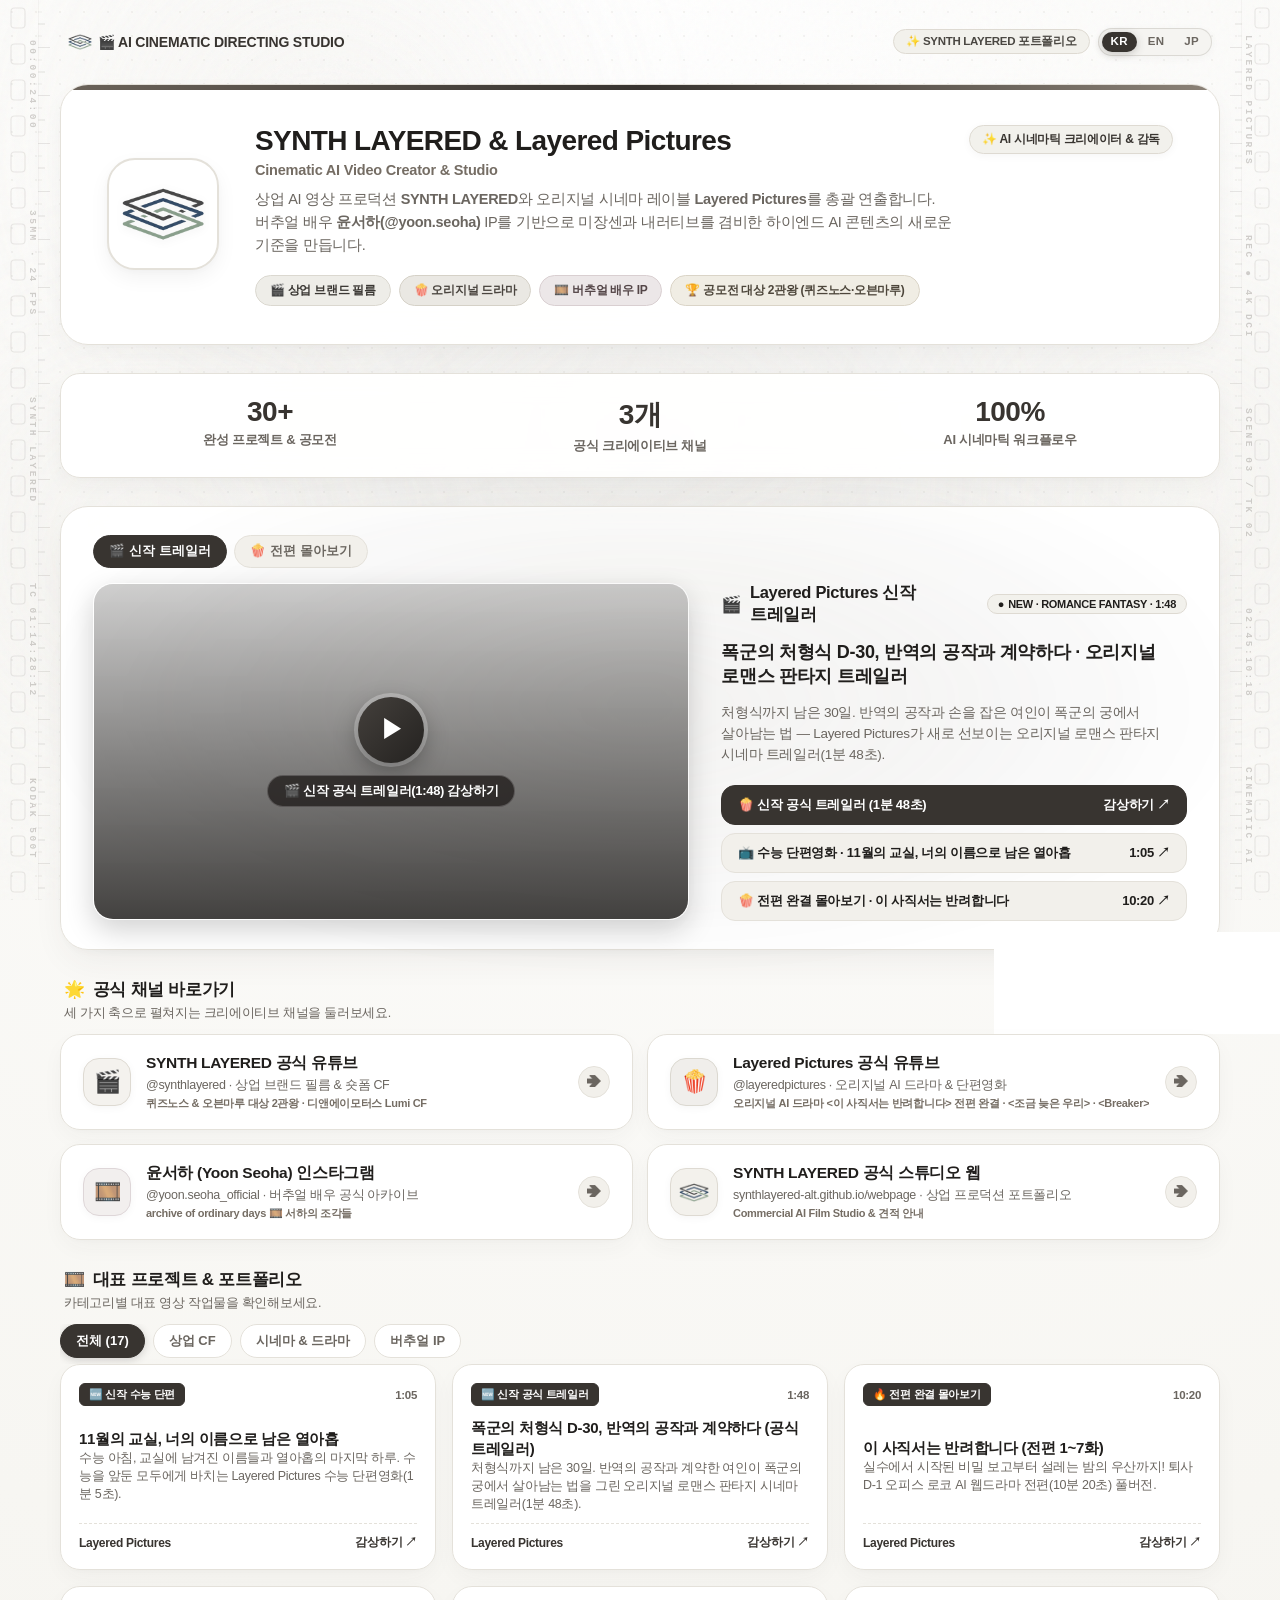
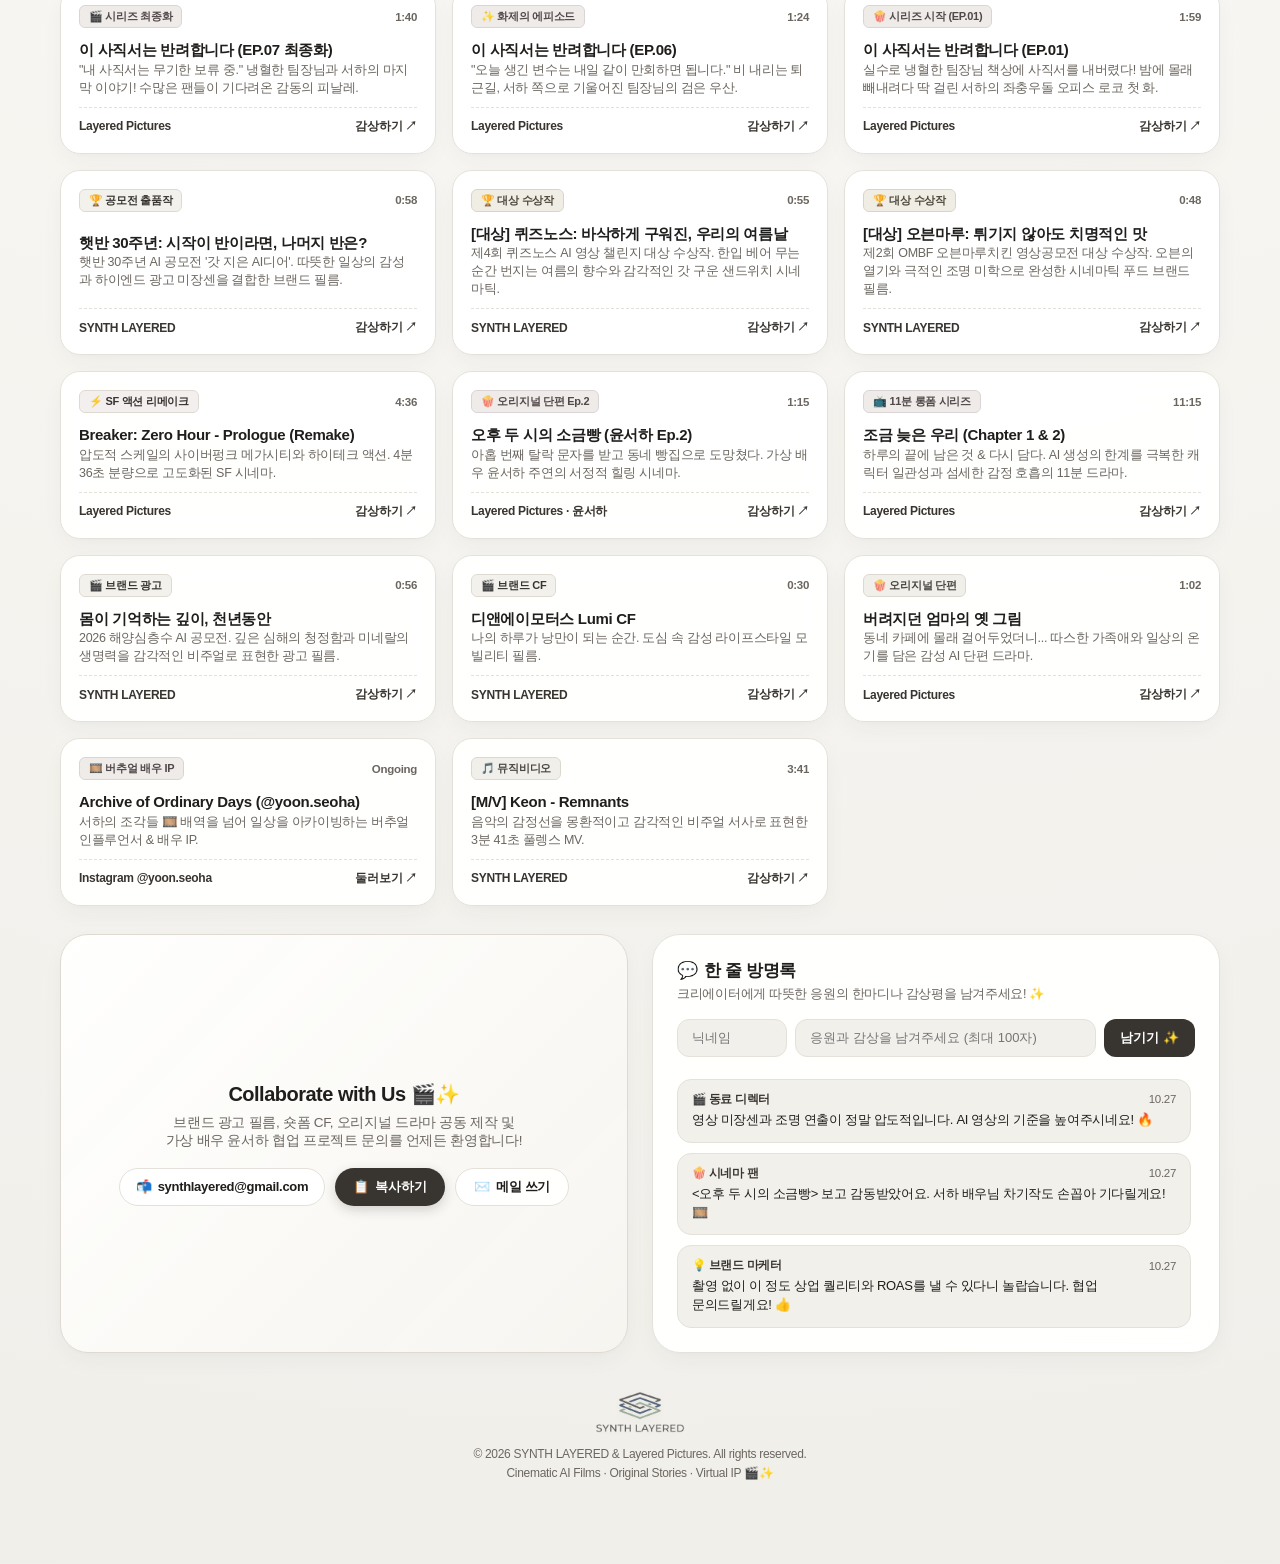
==== commit ecbbff3a: "Center contact card content so its middle is not empty when paired with guestbook" ====
--- a/index.html
+++ b/index.html
@@ -1562,6 +1562,16 @@
         height: 100%;
         display: flex;
         flex-direction: column;
+      }
+      .contact-card {
+        /* 이메일 연락처 중심 구성 — 카드가 세로로 늘어날 때 가운데가 비지 않도록 중앙 정렬 */
+        justify-content: center;
+        gap: 18px;
+      }
+      .contact-card p {
+        margin-bottom: 0;
+      }
+      .guestbook-card {
         justify-content: space-between;
       }
     }
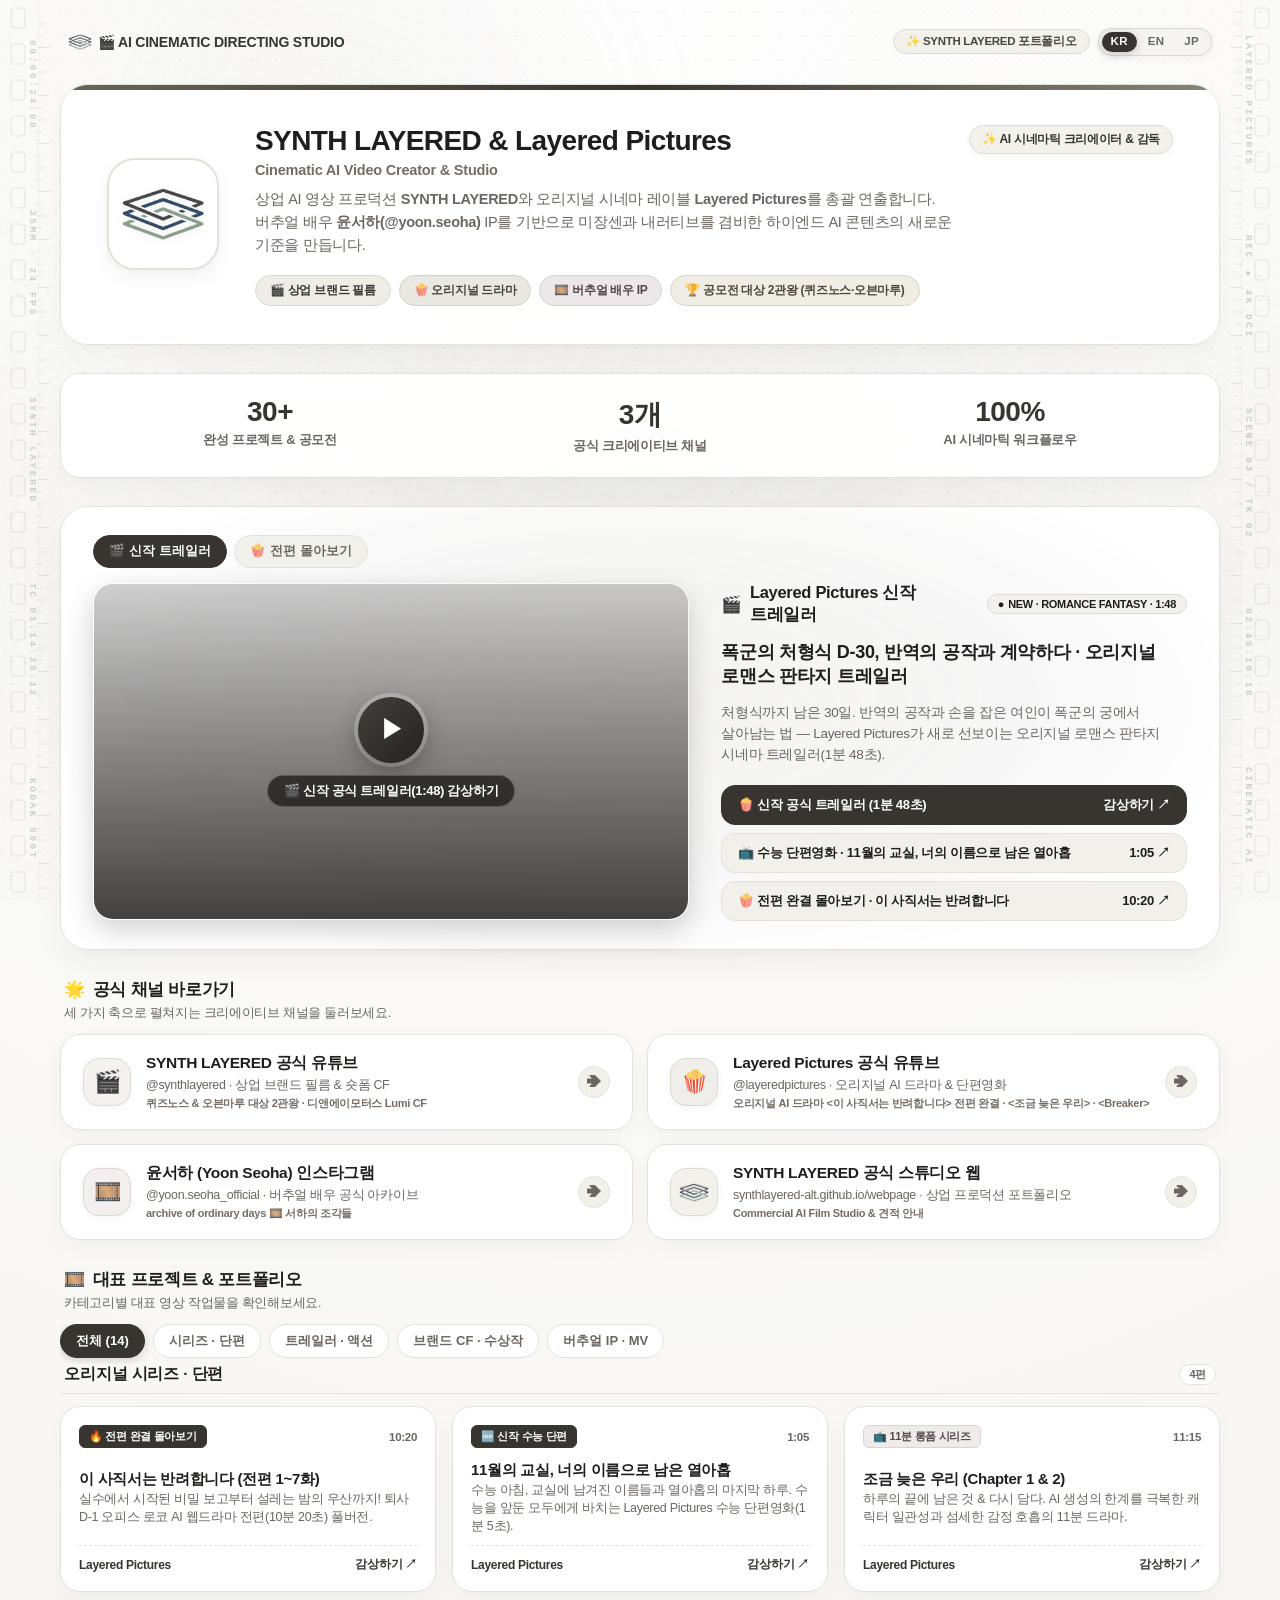
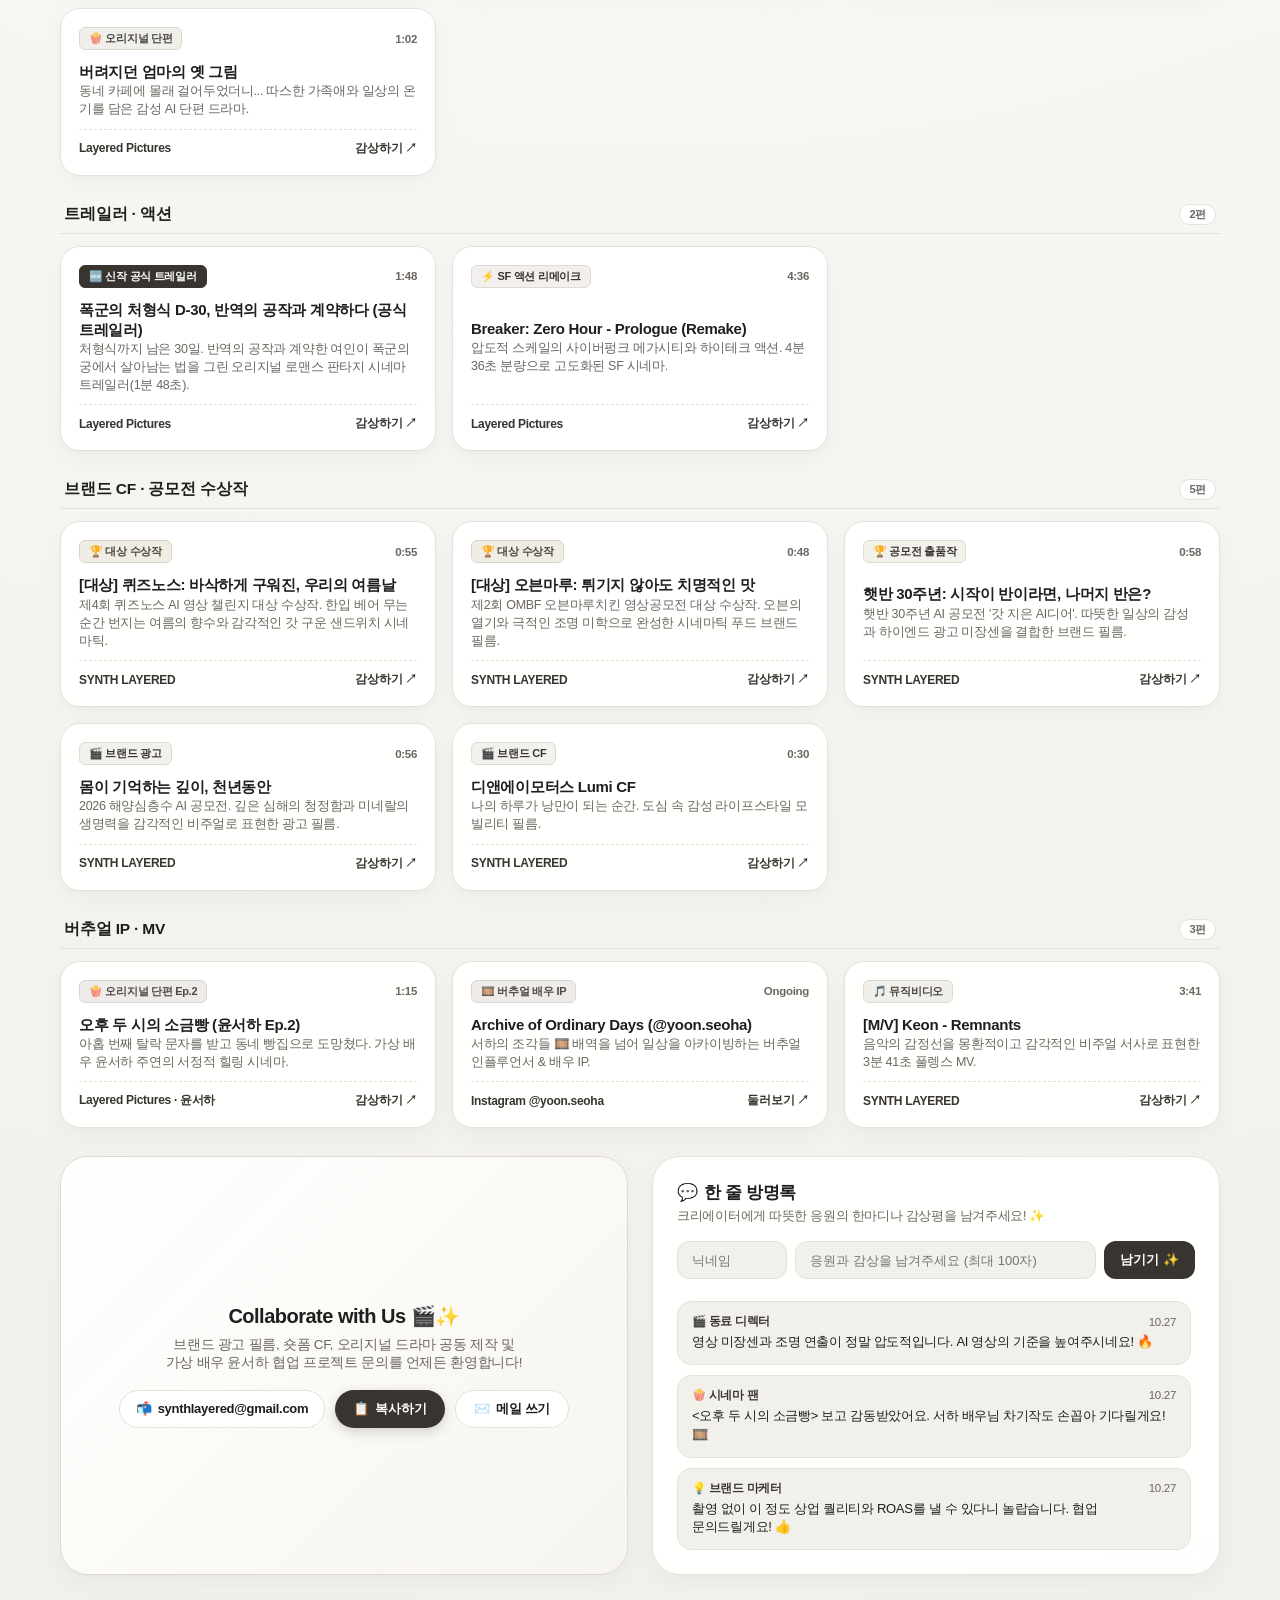
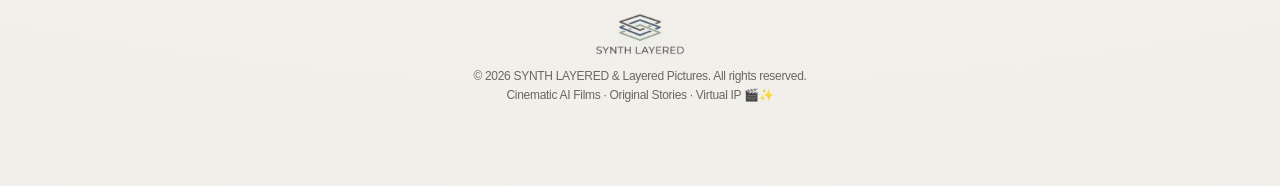
==== commit 4dfe1d48: "Group works into 4 labeled sections and split filter tabs into 5 categories - Compress the series ca" ====
--- a/index.html
+++ b/index.html
@@ -1097,6 +1097,43 @@
         grid-template-columns: minmax(0, 1fr);
       }
     }
+    /* Works Section Grouping (섹션 헤더 + 섹션별 그리드) */
+    .work-section {
+      display: block;
+    }
+    .work-section + .work-section {
+      margin-top: 22px;
+    }
+    .work-section-head {
+      display: flex;
+      align-items: center;
+      gap: 10px;
+      padding: 0 4px 8px;
+      margin-bottom: 12px;
+      border-bottom: 1px solid var(--border-color);
+    }
+    .work-section-title {
+      margin: 0;
+      font-size: 14.5px;
+      font-weight: 800;
+      letter-spacing: -0.01em;
+      color: var(--text-main);
+      white-space: nowrap;
+      overflow: hidden;
+      text-overflow: ellipsis;
+    }
+    .work-section-count {
+      margin-left: auto;
+      flex: 0 0 auto;
+      font-size: 11px;
+      font-weight: 700;
+      color: var(--text-muted);
+      border: 1px solid var(--border-color);
+      border-radius: var(--radius-pill);
+      padding: 2px 9px;
+      background: var(--bg-card);
+      white-space: nowrap;
+    }
     .work-card {
       min-width: 0;
       overflow: hidden;
@@ -1546,6 +1583,12 @@
       .works-grid {
         grid-template-columns: repeat(3, minmax(0, 1fr));
         gap: 16px;
+      }
+      .work-section + .work-section {
+        margin-top: 28px;
+      }
+      .work-section-title {
+        font-size: 15.5px;
       }
       .work-card {
         padding: 18px;
@@ -1819,286 +1862,260 @@
 
       <!-- Filter Tabs -->
       <div class="filter-tabs">
-        <button class="tab-btn active" id="i18n-tab-all" onclick="filterWorks('all', this)">전체 보기</button>
-        <button class="tab-btn" id="i18n-tab-cf" onclick="filterWorks('cf', this)">브랜드 &amp; CF</button>
-        <button class="tab-btn" id="i18n-tab-cinema" onclick="filterWorks('cinema', this)">오리지널 시네마</button>
-        <button class="tab-btn" id="i18n-tab-ip" onclick="filterWorks('ip', this)">버추얼 IP</button>
+        <button class="tab-btn active" id="i18n-tab-all" onclick="filterWorks('all', this)">전체 (14)</button>
+        <button class="tab-btn" id="i18n-tab-series" onclick="filterWorks('series', this)">시리즈 · 단편</button>
+        <button class="tab-btn" id="i18n-tab-trailer" onclick="filterWorks('trailer', this)">트레일러 · 액션</button>
+        <button class="tab-btn" id="i18n-tab-cf" onclick="filterWorks('cf', this)">브랜드 CF · 수상작</button>
+        <button class="tab-btn" id="i18n-tab-ip" onclick="filterWorks('ip', this)">버추얼 IP · MV</button>
       </div>
 
-      <div class="works-grid" id="worksContainer">
-        
-        <!-- 0-1. [신작] 11월의 교실, 너의 이름으로 남은 열아홉 (수능 단편영화) -->
-        <a class="work-card" data-cat="cinema" data-work="w16" href="https://www.youtube.com/watch?v=DrduRuhYqXs" target="_blank" rel="noopener">
-          <div class="tag-row">
-            <span class="tag-pill tag-new">🆕 신작 수능 단편</span>
-            <span class="work-duration">1:05</span>
+      <div id="worksContainer">
+
+        <!-- Section: series -->
+        <section class="work-section" data-section="series">
+          <div class="work-section-head">
+            <h3 class="work-section-title" id="i18n-sec-series">오리지널 시리즈 · 단편</h3>
+            <span class="work-section-count" id="i18n-sec-series-count">4편</span>
           </div>
-          <div>
-            <div class="work-title">11월의 교실, 너의 이름으로 남은 열아홉</div>
-            <div class="work-desc">수능 아침, 교실에 남겨진 이름들과 열아홉의 마지막 하루. 수능을 앞둔 모두에게 바치는 Layered Pictures 수능 단편영화.</div>
+          <div class="works-grid">
+  <a class="work-card" data-cat="series" data-work="w1" href="https://www.youtube.com/watch?v=jgHH7GZq65g" target="_blank" rel="noopener">
+            <div class="tag-row">
+              <span class="tag-pill tag-new">🔥 전편 완결 몰아보기</span>
+              <span class="work-duration">10:20</span>
+            </div>
+            <div>
+              <div class="work-title">이 사직서는 반려합니다 (전편 1~7화)</div>
+              <div class="work-desc">실수에서 시작된 비밀 보고부터 설레는 밤의 우산까지! 퇴사 D-1 오피스 로코 AI 웹드라마 전편(10분 20초) 풀버전.</div>
+            </div>
+            <div class="work-footer">
+              <span>Layered Pictures</span>
+              <span>감상하기 ↗</span>
+            </div>
+          </a>
+
+  <a class="work-card" data-cat="series" data-work="w16" href="https://www.youtube.com/watch?v=DrduRuhYqXs" target="_blank" rel="noopener">
+            <div class="tag-row">
+              <span class="tag-pill tag-new">🆕 신작 수능 단편</span>
+              <span class="work-duration">1:05</span>
+            </div>
+            <div>
+              <div class="work-title">11월의 교실, 너의 이름으로 남은 열아홉</div>
+              <div class="work-desc">수능 아침, 교실에 남겨진 이름들과 열아홉의 마지막 하루. 수능을 앞둔 모두에게 바치는 Layered Pictures 수능 단편영화.</div>
+            </div>
+            <div class="work-footer">
+              <span>Layered Pictures</span>
+              <span>감상하기 ↗</span>
+            </div>
+          </a>
+
+  <a class="work-card" data-cat="series" data-work="w10" href="https://www.youtube.com/watch?v=Jm3Uo8Q7w0s" target="_blank" rel="noopener">
+            <div class="tag-row">
+              <span class="tag-pill tag-drama">📺 11분 롱폼 시리즈</span>
+              <span class="work-duration">11:15</span>
+            </div>
+            <div>
+              <div class="work-title">조금 늦은 우리 (Chapter 1 &amp; 2)</div>
+              <div class="work-desc">하루의 끝에 남은 것 &amp; 다시 담다. AI 생성의 한계를 극복한 캐릭터 일관성과 섬세한 감정 호흡의 11분 드라마.</div>
+            </div>
+            <div class="work-footer">
+              <span>Layered Pictures</span>
+              <span>감상하기 ↗</span>
+            </div>
+          </a>
+
+  <a class="work-card" data-cat="series" data-work="w13" href="https://www.youtube.com/watch?v=c1KkobgTRjY" target="_blank" rel="noopener">
+            <div class="tag-row">
+              <span class="tag-pill tag-short">🍿 오리지널 단편</span>
+              <span class="work-duration">1:02</span>
+            </div>
+            <div>
+              <div class="work-title">버려지던 엄마의 옛 그림</div>
+              <div class="work-desc">동네 카페에 몰래 걸어두었더니... 따스한 가족애와 일상의 온기를 담은 감성 AI 단편 드라마.</div>
+            </div>
+            <div class="work-footer">
+              <span>Layered Pictures</span>
+              <span>감상하기 ↗</span>
+            </div>
+          </a>
           </div>
-          <div class="work-footer">
-            <span>Layered Pictures</span>
-            <span>감상하기 ↗</span>
+        </section>
+
+        <!-- Section: trailer -->
+        <section class="work-section" data-section="trailer">
+          <div class="work-section-head">
+            <h3 class="work-section-title" id="i18n-sec-trailer">트레일러 · 액션</h3>
+            <span class="work-section-count" id="i18n-sec-trailer-count">2편</span>
           </div>
-        </a>
-
-        <!-- 0-2. [신작] 폭군의 처형식 D-30, 반역의 공작과 계약하다 (공식 트레일러) -->
-        <a class="work-card" data-cat="cinema" data-work="w17" href="https://www.youtube.com/watch?v=2XA00m8o0cY" target="_blank" rel="noopener">
-          <div class="tag-row">
-            <span class="tag-pill tag-new">🆕 신작 공식 트레일러</span>
-            <span class="work-duration">1:48</span>
+          <div class="works-grid">
+  <a class="work-card" data-cat="trailer" data-work="w17" href="https://www.youtube.com/watch?v=2XA00m8o0cY" target="_blank" rel="noopener">
+            <div class="tag-row">
+              <span class="tag-pill tag-new">🆕 신작 공식 트레일러</span>
+              <span class="work-duration">1:48</span>
+            </div>
+            <div>
+              <div class="work-title">폭군의 처형식 D-30, 반역의 공작과 계약하다 (공식 트레일러)</div>
+              <div class="work-desc">처형식까지 남은 30일. 반역의 공작과 계약한 여인이 폭군의 궁에서 살아남는 법을 그린 오리지널 로맨스 판타지 시네마 트레일러.</div>
+            </div>
+            <div class="work-footer">
+              <span>Layered Pictures</span>
+              <span>감상하기 ↗</span>
+            </div>
+          </a>
+
+  <a class="work-card" data-cat="trailer" data-work="w8" href="https://www.youtube.com/watch?v=kYv_3M190Lg" target="_blank" rel="noopener">
+            <div class="tag-row">
+              <span class="tag-pill tag-action">⚡ SF 액션 리메이크</span>
+              <span class="work-duration">4:36</span>
+            </div>
+            <div>
+              <div class="work-title">Breaker: Zero Hour - Prologue (Remake)</div>
+              <div class="work-desc">압도적 스케일의 사이버펑크 메가시티와 하이테크 액션. 4분 36초 분량으로 고도화된 SF 시네마.</div>
+            </div>
+            <div class="work-footer">
+              <span>Layered Pictures</span>
+              <span>감상하기 ↗</span>
+            </div>
+          </a>
           </div>
-          <div>
-            <div class="work-title">폭군의 처형식 D-30, 반역의 공작과 계약하다 (공식 트레일러)</div>
-            <div class="work-desc">처형식까지 남은 30일. 반역의 공작과 계약한 여인이 폭군의 궁에서 살아남는 법을 그린 오리지널 로맨스 판타지 시네마 트레일러.</div>
+        </section>
+
+        <!-- Section: cf -->
+        <section class="work-section" data-section="cf">
+          <div class="work-section-head">
+            <h3 class="work-section-title" id="i18n-sec-cf">브랜드 CF · 공모전 수상작</h3>
+            <span class="work-section-count" id="i18n-sec-cf-count">5편</span>
           </div>
-          <div class="work-footer">
-            <span>Layered Pictures</span>
-            <span>감상하기 ↗</span>
+          <div class="works-grid">
+  <a class="work-card" data-cat="cf" data-work="w6" href="https://www.youtube.com/watch?v=v4qEeDxHrj0" target="_blank" rel="noopener">
+            <div class="tag-row">
+              <span class="tag-pill tag-award">🏆 대상 수상작</span>
+              <span class="work-duration">0:55</span>
+            </div>
+            <div>
+              <div class="work-title">[대상] 퀴즈노스: 바삭하게 구워진, 우리의 여름날</div>
+              <div class="work-desc">제4회 퀴즈노스 AI 영상 챌린지 대상 수상작. 한입 베어 무는 순간 번지는 여름의 향수와 감각적인 갓 구운 샌드위치 시네마틱.</div>
+            </div>
+            <div class="work-footer">
+              <span>SYNTH LAYERED</span>
+              <span>감상하기 ↗</span>
+            </div>
+          </a>
+
+  <a class="work-card" data-cat="cf" data-work="w7" href="https://www.youtube.com/watch?v=4kzViiPKaH0" target="_blank" rel="noopener">
+            <div class="tag-row">
+              <span class="tag-pill tag-award">🏆 대상 수상작</span>
+              <span class="work-duration">0:48</span>
+            </div>
+            <div>
+              <div class="work-title">[대상] 오븐마루: 튀기지 않아도 치명적인 맛</div>
+              <div class="work-desc">제2회 OMBF 오븐마루치킨 영상공모전 대상 수상작. 오븐의 열기와 극적인 조명 미학으로 완성한 시네마틱 푸드 브랜드 필름.</div>
+            </div>
+            <div class="work-footer">
+              <span>SYNTH LAYERED</span>
+              <span>감상하기 ↗</span>
+            </div>
+          </a>
+
+  <a class="work-card" data-cat="cf" data-work="w5" href="https://www.youtube.com/watch?v=7Mh_r3Wj7-4" target="_blank" rel="noopener">
+            <div class="tag-row">
+              <span class="tag-pill tag-cf">🏆 공모전 출품작</span>
+              <span class="work-duration">0:58</span>
+            </div>
+            <div>
+              <div class="work-title">햇반 30주년: 시작이 반이라면, 나머지 반은?</div>
+              <div class="work-desc">햇반 30주년 AI 공모전 '갓 지은 AI디어'. 따뜻한 일상의 감성과 하이엔드 광고 미장센을 결합한 브랜드 필름.</div>
+            </div>
+            <div class="work-footer">
+              <span>SYNTH LAYERED</span>
+              <span>감상하기 ↗</span>
+            </div>
+          </a>
+
+  <a class="work-card" data-cat="cf" data-work="w11" href="https://www.youtube.com/watch?v=jiMnju0oZpk" target="_blank" rel="noopener">
+            <div class="tag-row">
+              <span class="tag-pill tag-cf">🎬 브랜드 광고</span>
+              <span class="work-duration">0:56</span>
+            </div>
+            <div>
+              <div class="work-title">몸이 기억하는 깊이, 천년동안</div>
+              <div class="work-desc">2026 해양심층수 AI 공모전. 깊은 심해의 청정함과 미네랄의 생명력을 감각적인 비주얼로 표현한 광고 필름.</div>
+            </div>
+            <div class="work-footer">
+              <span>SYNTH LAYERED</span>
+              <span>감상하기 ↗</span>
+            </div>
+          </a>
+
+  <a class="work-card" data-cat="cf" data-work="w12" href="https://www.youtube.com/watch?v=de_FWbhniOU" target="_blank" rel="noopener">
+            <div class="tag-row">
+              <span class="tag-pill tag-cf">🎬 브랜드 CF</span>
+              <span class="work-duration">0:30</span>
+            </div>
+            <div>
+              <div class="work-title">디앤에이모터스 Lumi CF</div>
+              <div class="work-desc">나의 하루가 낭만이 되는 순간. 도심 속 감성 라이프스타일 모빌리티 필름.</div>
+            </div>
+            <div class="work-footer">
+              <span>SYNTH LAYERED</span>
+              <span>감상하기 ↗</span>
+            </div>
+          </a>
           </div>
-        </a>
-
-        <!-- 1. [완결 몰아보기] 이 사직서는 반려합니다 (전편 1~7화) -->
-        <a class="work-card" data-cat="cinema" data-work="w1" href="https://www.youtube.com/watch?v=jgHH7GZq65g" target="_blank" rel="noopener">
-          <div class="tag-row">
-            <span class="tag-pill tag-new">🔥 전편 완결 몰아보기</span>
-            <span class="work-duration">10:20</span>
+        </section>
+
+        <!-- Section: ip -->
+        <section class="work-section" data-section="ip">
+          <div class="work-section-head">
+            <h3 class="work-section-title" id="i18n-sec-ip">버추얼 IP · MV</h3>
+            <span class="work-section-count" id="i18n-sec-ip-count">3편</span>
           </div>
-          <div>
-            <div class="work-title">이 사직서는 반려합니다 (전편 1~7화)</div>
-            <div class="work-desc">실수에서 시작된 비밀 보고부터 설레는 밤의 우산까지! 퇴사 D-1 오피스 로코 AI 웹드라마 전편(10분 20초) 풀버전.</div>
+          <div class="works-grid">
+  <a class="work-card" data-cat="ip" data-work="w9" href="https://www.youtube.com/watch?v=P2d8WkLz5T8" target="_blank" rel="noopener">
+            <div class="tag-row">
+              <span class="tag-pill tag-drama">🍿 오리지널 단편 Ep.2</span>
+              <span class="work-duration">1:15</span>
+            </div>
+            <div>
+              <div class="work-title">오후 두 시의 소금빵 (윤서하 Ep.2)</div>
+              <div class="work-desc">아홉 번째 탈락 문자를 받고 동네 빵집으로 도망쳤다. 가상 배우 윤서하 주연의 서정적 힐링 시네마.</div>
+            </div>
+            <div class="work-footer">
+              <span>Layered Pictures · 윤서하</span>
+              <span>감상하기 ↗</span>
+            </div>
+          </a>
+
+  <a class="work-card" data-cat="ip" data-work="w14" href="https://www.instagram.com/yoon.seoha_official" target="_blank" rel="noopener">
+            <div class="tag-row">
+              <span class="tag-pill tag-drama">🎞️ 버추얼 배우 IP</span>
+              <span class="work-duration">Ongoing</span>
+            </div>
+            <div>
+              <div class="work-title">Archive of Ordinary Days (@yoon.seoha)</div>
+              <div class="work-desc">서하의 조각들 🎞️ 배역을 넘어 일상을 아카이빙하는 버추얼 인플루언서 &amp; 배우 IP.</div>
+            </div>
+            <div class="work-footer">
+              <span>Instagram @yoon.seoha</span>
+              <span>둘러보기 ↗</span>
+            </div>
+          </a>
+
+  <a class="work-card" data-cat="ip" data-work="w15" href="https://www.youtube.com/watch?v=e5eJhYqed2Y" target="_blank" rel="noopener">
+            <div class="tag-row">
+              <span class="tag-pill tag-short">🎵 뮤직비디오</span>
+              <span class="work-duration">3:41</span>
+            </div>
+            <div>
+              <div class="work-title">[M/V] Keon - Remnants</div>
+              <div class="work-desc">음악의 감정선을 몽환적이고 감각적인 비주얼 서사로 표현한 3분 41초 풀렝스 MV.</div>
+            </div>
+            <div class="work-footer">
+              <span>SYNTH LAYERED</span>
+              <span>감상하기 ↗</span>
+            </div>
+          </a>
           </div>
-          <div class="work-footer">
-            <span>Layered Pictures</span>
-            <span>감상하기 ↗</span>
-          </div>
-        </a>
-
-        <!-- 2. [최종화] 이 사직서는 반려합니다 EP.07 -->
-        <a class="work-card" data-cat="cinema" data-work="w2" href="https://www.youtube.com/watch?v=Aon2Ty4sAhE" target="_blank" rel="noopener">
-          <div class="tag-row">
-            <span class="tag-pill tag-drama">🎬 시리즈 최종화</span>
-            <span class="work-duration">1:40</span>
-          </div>
-          <div>
-            <div class="work-title">이 사직서는 반려합니다 (EP.07 최종화)</div>
-            <div class="work-desc">"내 사직서는 무기한 보류 중." 냉혈한 팀장님과 서하의 마지막 이야기! 수많은 팬들이 기다려온 감동의 피날레.</div>
-          </div>
-          <div class="work-footer">
-            <span>Layered Pictures</span>
-            <span>감상하기 ↗</span>
-          </div>
-        </a>
-
-        <!-- 3. [화제의 화] 이 사직서는 반려합니다 EP.06 -->
-        <a class="work-card" data-cat="cinema" data-work="w3" href="https://www.youtube.com/watch?v=kYv_3M190Lg" target="_blank" rel="noopener">
-          <div class="tag-row">
-            <span class="tag-pill tag-drama">✨ 화제의 에피소드</span>
-            <span class="work-duration">1:24</span>
-          </div>
-          <div>
-            <div class="work-title">이 사직서는 반려합니다 (EP.06)</div>
-            <div class="work-desc">"오늘 생긴 변수는 내일 같이 만회하면 됩니다." 비 내리는 퇴근길, 서하 쪽으로 기울어진 팀장님의 검은 우산.</div>
-          </div>
-          <div class="work-footer">
-            <span>Layered Pictures</span>
-            <span>감상하기 ↗</span>
-          </div>
-        </a>
-
-        <!-- 4. [시리즈 시작] 이 사직서는 반려합니다 EP.01 -->
-        <a class="work-card" data-cat="cinema" data-work="w4" href="https://www.youtube.com/watch?v=0xD0ctQIT5M" target="_blank" rel="noopener">
-          <div class="tag-row">
-            <span class="tag-pill tag-drama">🍿 시리즈 시작 (EP.01)</span>
-            <span class="work-duration">1:59</span>
-          </div>
-          <div>
-            <div class="work-title">이 사직서는 반려합니다 (EP.01)</div>
-            <div class="work-desc">실수로 냉혈한 팀장님 책상에 사직서를 내버렸다! 밤에 몰래 빼내려다 딱 걸린 서하의 좌충우돌 오피스 로코 첫 화.</div>
-          </div>
-          <div class="work-footer">
-            <span>Layered Pictures</span>
-            <span>감상하기 ↗</span>
-          </div>
-        </a>
-
-        <!-- 5. [신작] 햇반 30주년 브랜드 필름 -->
-        <a class="work-card" data-cat="cf" data-work="w5" href="https://www.youtube.com/watch?v=7Mh_r3Wj7-4" target="_blank" rel="noopener">
-          <div class="tag-row">
-            <span class="tag-pill tag-cf">🏆 공모전 출품작</span>
-            <span class="work-duration">0:58</span>
-          </div>
-          <div>
-            <div class="work-title">햇반 30주년: 시작이 반이라면, 나머지 반은?</div>
-            <div class="work-desc">햇반 30주년 AI 공모전 '갓 지은 AI디어'. 따뜻한 일상의 감성과 하이엔드 광고 미장센을 결합한 브랜드 필름.</div>
-          </div>
-          <div class="work-footer">
-            <span>SYNTH LAYERED</span>
-            <span>감상하기 ↗</span>
-          </div>
-        </a>
-
-        <!-- 6. [대상 수상작] 퀴즈노스 AI 영상 챌린지 대상 -->
-        <a class="work-card" data-cat="cf" data-work="w6" href="https://www.youtube.com/watch?v=v4qEeDxHrj0" target="_blank" rel="noopener">
-          <div class="tag-row">
-            <span class="tag-pill tag-award">🏆 대상 수상작</span>
-            <span class="work-duration">0:55</span>
-          </div>
-          <div>
-            <div class="work-title">[대상] 퀴즈노스: 바삭하게 구워진, 우리의 여름날</div>
-            <div class="work-desc">제4회 퀴즈노스 AI 영상 챌린지 대상 수상작. 한입 베어 무는 순간 번지는 여름의 향수와 감각적인 갓 구운 샌드위치 시네마틱.</div>
-          </div>
-          <div class="work-footer">
-            <span>SYNTH LAYERED</span>
-            <span>감상하기 ↗</span>
-          </div>
-        </a>
-
-        <!-- 7. [대상 수상작] 오븐마루 브랜드 광고 필름 -->
-        <a class="work-card" data-cat="cf" data-work="w7" href="https://www.youtube.com/watch?v=4kzViiPKaH0" target="_blank" rel="noopener">
-          <div class="tag-row">
-            <span class="tag-pill tag-award">🏆 대상 수상작</span>
-            <span class="work-duration">0:48</span>
-          </div>
-          <div>
-            <div class="work-title">[대상] 오븐마루: 튀기지 않아도 치명적인 맛</div>
-            <div class="work-desc">제2회 OMBF 오븐마루치킨 영상공모전 대상 수상작. 오븐의 열기와 극적인 조명 미학으로 완성한 시네마틱 푸드 브랜드 필름.</div>
-          </div>
-          <div class="work-footer">
-            <span>SYNTH LAYERED</span>
-            <span>감상하기 ↗</span>
-          </div>
-        </a>
-
-        <!-- 8. [신작 리메이크] Breaker: Zero Hour - Prologue -->
-        <a class="work-card" data-cat="cinema" data-work="w8" href="https://www.youtube.com/watch?v=kYv_3M190Lg" target="_blank" rel="noopener">
-          <div class="tag-row">
-            <span class="tag-pill tag-action">⚡ SF 액션 리메이크</span>
-            <span class="work-duration">4:36</span>
-          </div>
-          <div>
-            <div class="work-title">Breaker: Zero Hour - Prologue (Remake)</div>
-            <div class="work-desc">압도적 스케일의 사이버펑크 메가시티와 하이테크 액션. 4분 36초 분량으로 고도화된 SF 시네마.</div>
-          </div>
-          <div class="work-footer">
-            <span>Layered Pictures</span>
-            <span>감상하기 ↗</span>
-          </div>
-        </a>
-
-        <!-- 9. 오후 두 시의 소금빵 (윤서하 Ep.2) -->
-        <a class="work-card" data-cat="ip" data-work="w9" href="https://www.youtube.com/watch?v=P2d8WkLz5T8" target="_blank" rel="noopener">
-          <div class="tag-row">
-            <span class="tag-pill tag-drama">🍿 오리지널 단편 Ep.2</span>
-            <span class="work-duration">1:15</span>
-          </div>
-          <div>
-            <div class="work-title">오후 두 시의 소금빵 (윤서하 Ep.2)</div>
-            <div class="work-desc">아홉 번째 탈락 문자를 받고 동네 빵집으로 도망쳤다. 가상 배우 윤서하 주연의 서정적 힐링 시네마.</div>
-          </div>
-          <div class="work-footer">
-            <span>Layered Pictures · 윤서하</span>
-            <span>감상하기 ↗</span>
-          </div>
-        </a>
-
-        <!-- 10. 조금 늦은 우리 (Ch.1 & Ch.2) -->
-        <a class="work-card" data-cat="cinema" data-work="w10" href="https://www.youtube.com/watch?v=Jm3Uo8Q7w0s" target="_blank" rel="noopener">
-          <div class="tag-row">
-            <span class="tag-pill tag-drama">📺 11분 롱폼 시리즈</span>
-            <span class="work-duration">11:15</span>
-          </div>
-          <div>
-            <div class="work-title">조금 늦은 우리 (Chapter 1 &amp; 2)</div>
-            <div class="work-desc">하루의 끝에 남은 것 &amp; 다시 담다. AI 생성의 한계를 극복한 캐릭터 일관성과 섬세한 감정 호흡의 11분 드라마.</div>
-          </div>
-          <div class="work-footer">
-            <span>Layered Pictures</span>
-            <span>감상하기 ↗</span>
-          </div>
-        </a>
-
-        <!-- 11. [신작] 2026 해양심층수 AI 공모전 -->
-        <a class="work-card" data-cat="cf" data-work="w11" href="https://www.youtube.com/watch?v=jiMnju0oZpk" target="_blank" rel="noopener">
-          <div class="tag-row">
-            <span class="tag-pill tag-cf">🎬 브랜드 광고</span>
-            <span class="work-duration">0:56</span>
-          </div>
-          <div>
-            <div class="work-title">몸이 기억하는 깊이, 천년동안</div>
-            <div class="work-desc">2026 해양심층수 AI 공모전. 깊은 심해의 청정함과 미네랄의 생명력을 감각적인 비주얼로 표현한 광고 필름.</div>
-          </div>
-          <div class="work-footer">
-            <span>SYNTH LAYERED</span>
-            <span>감상하기 ↗</span>
-          </div>
-        </a>
-
-        <!-- 12. 디앤에이모터스 Lumi CF -->
-        <a class="work-card" data-cat="cf" data-work="w12" href="https://www.youtube.com/watch?v=de_FWbhniOU" target="_blank" rel="noopener">
-          <div class="tag-row">
-            <span class="tag-pill tag-cf">🎬 브랜드 CF</span>
-            <span class="work-duration">0:30</span>
-          </div>
-          <div>
-            <div class="work-title">디앤에이모터스 Lumi CF</div>
-            <div class="work-desc">나의 하루가 낭만이 되는 순간. 도심 속 감성 라이프스타일 모빌리티 필름.</div>
-          </div>
-          <div class="work-footer">
-            <span>SYNTH LAYERED</span>
-            <span>감상하기 ↗</span>
-          </div>
-        </a>
-
-        <!-- 13. [신작] 버려지던 엄마의 옛 그림 -->
-        <a class="work-card" data-cat="cinema" data-work="w13" href="https://www.youtube.com/watch?v=c1KkobgTRjY" target="_blank" rel="noopener">
-          <div class="tag-row">
-            <span class="tag-pill tag-short">🍿 오리지널 단편</span>
-            <span class="work-duration">1:02</span>
-          </div>
-          <div>
-            <div class="work-title">버려지던 엄마의 옛 그림</div>
-            <div class="work-desc">동네 카페에 몰래 걸어두었더니... 따스한 가족애와 일상의 온기를 담은 감성 AI 단편 드라마.</div>
-          </div>
-          <div class="work-footer">
-            <span>Layered Pictures</span>
-            <span>감상하기 ↗</span>
-          </div>
-        </a>
-
-        <!-- 14. 윤서하 아카이브 -->
-        <a class="work-card" data-cat="ip" data-work="w14" href="https://www.instagram.com/yoon.seoha_official" target="_blank" rel="noopener">
-          <div class="tag-row">
-            <span class="tag-pill tag-drama">🎞️ 버추얼 배우 IP</span>
-            <span class="work-duration">Ongoing</span>
-          </div>
-          <div>
-            <div class="work-title">Archive of Ordinary Days (@yoon.seoha)</div>
-            <div class="work-desc">서하의 조각들 🎞️ 배역을 넘어 일상을 아카이빙하는 버추얼 인플루언서 &amp; 배우 IP.</div>
-          </div>
-          <div class="work-footer">
-            <span>Instagram @yoon.seoha</span>
-            <span>둘러보기 ↗</span>
-          </div>
-        </a>
-
-        <!-- 15. Keon - Remnants M/V -->
-        <a class="work-card" data-cat="cf" data-work="w15" href="https://www.youtube.com/watch?v=e5eJhYqed2Y" target="_blank" rel="noopener">
-          <div class="tag-row">
-            <span class="tag-pill tag-short">🎵 뮤직비디오</span>
-            <span class="work-duration">3:41</span>
-          </div>
-          <div>
-            <div class="work-title">[M/V] Keon - Remnants</div>
-            <div class="work-desc">음악의 감정선을 몽환적이고 감각적인 비주얼 서사로 표현한 3분 41초 풀렝스 MV.</div>
-          </div>
-          <div class="work-footer">
-            <span>SYNTH LAYERED</span>
-            <span>감상하기 ↗</span>
-          </div>
-        </a>
-
+        </section>
       </div>
     </div>
 
@@ -2226,10 +2243,19 @@
         'i18n-ch4-tag': 'Commercial AI Film Studio &amp; 견적 안내',
         'i18n-works-label': '<span>🎞️</span> 대표 프로젝트 &amp; 포트폴리오',
         'i18n-works-desc': '카테고리별 대표 영상 작업물을 확인해보세요.',
-        'i18n-tab-all': '전체 (17)',
-        'i18n-tab-cinema': '시네마 &amp; 드라마',
-        'i18n-tab-cf': '상업 CF',
-        'i18n-tab-ip': '버추얼 IP',
+        'i18n-tab-all': '전체 (14)',
+        'i18n-tab-series': '시리즈 · 단편',
+        'i18n-tab-trailer': '트레일러 · 액션',
+        'i18n-tab-cf': '브랜드 CF · 수상작',
+        'i18n-tab-ip': '버추얼 IP · MV',
+        'i18n-sec-series': '오리지널 시리즈 · 단편',
+        'i18n-sec-series-count': '4편',
+        'i18n-sec-trailer': '트레일러 · 액션',
+        'i18n-sec-trailer-count': '2편',
+        'i18n-sec-cf': '브랜드 CF · 공모전 수상작',
+        'i18n-sec-cf-count': '5편',
+        'i18n-sec-ip': '버추얼 IP · MV',
+        'i18n-sec-ip-count': '3편',
         'i18n-contact-title': 'Collaborate with Us 🎬✨',
         'i18n-contact-desc': '브랜드 광고 필름, 숏폼 CF, 오리지널 드라마 공동 제작 및<br/>가상 배우 윤서하 협업 프로젝트 문의를 언제든 환영합니다!',
         'i18n-btn-copy': '복사하기',
@@ -2279,10 +2305,19 @@
         'i18n-ch4-tag': 'Commercial AI Film Studio &amp; Estimate Info',
         'i18n-works-label': '<span>🎞️</span> Featured Projects &amp; Portfolio',
         'i18n-works-desc': 'Explore representative cinematic works by category.',
-        'i18n-tab-all': 'All (17)',
-        'i18n-tab-cinema': 'Cinema &amp; Drama',
-        'i18n-tab-cf': 'Commercial CF',
-        'i18n-tab-ip': 'Virtual IP',
+        'i18n-tab-all': 'All (14)',
+        'i18n-tab-series': 'Series &amp; Shorts',
+        'i18n-tab-trailer': 'Trailers &amp; Action',
+        'i18n-tab-cf': 'Brand CF &amp; Awards',
+        'i18n-tab-ip': 'Virtual IP &amp; MV',
+        'i18n-sec-series': 'Original Series &amp; Shorts',
+        'i18n-sec-series-count': '4 works',
+        'i18n-sec-trailer': 'Trailers &amp; Action',
+        'i18n-sec-trailer-count': '2 works',
+        'i18n-sec-cf': 'Brand CF &amp; Awards',
+        'i18n-sec-cf-count': '5 works',
+        'i18n-sec-ip': 'Virtual IP &amp; MV',
+        'i18n-sec-ip-count': '3 works',
         'i18n-contact-title': 'Collaborate with Us 🎬✨',
         'i18n-contact-desc': 'Open for brand films, short-form commercials, original drama co-production,<br/>and collaborations featuring virtual actor Yoon Seoha!',
         'i18n-btn-copy': 'Copy Email',
@@ -2332,10 +2367,19 @@
         'i18n-ch4-tag': 'Commercial AI Film Studio ＆ 制作お問い合わせ',
         'i18n-works-label': '<span>🎞️</span> 代表プロジェクト＆ポートフォリオ',
         'i18n-works-desc': 'カテゴリー別の代表的なAI映像作品をご覧ください。',
-        'i18n-tab-all': 'すべて (17)',
-        'i18n-tab-cinema': '映画・ドラマ',
-        'i18n-tab-cf': '商業広告',
-        'i18n-tab-ip': 'バーチャルIP',
+        'i18n-tab-all': 'すべて (14)',
+        'i18n-tab-series': 'シリーズ・短編',
+        'i18n-tab-trailer': '予告編・アクション',
+        'i18n-tab-cf': 'ブランドCM・受賞作',
+        'i18n-tab-ip': 'バーチャルIP・MV',
+        'i18n-sec-series': 'オリジナルシリーズ・短編',
+        'i18n-sec-series-count': '4作品',
+        'i18n-sec-trailer': '予告編・アクション',
+        'i18n-sec-trailer-count': '2作品',
+        'i18n-sec-cf': 'ブランドCM・受賞作',
+        'i18n-sec-cf-count': '5作品',
+        'i18n-sec-ip': 'バーチャルIP・MV',
+        'i18n-sec-ip-count': '3作品',
         'i18n-contact-title': 'Collaborate with Us 🎬✨',
         'i18n-contact-desc': 'ブランド広告、ショートドラマ共同制作、<br/>バーチャル俳優ユン・ソハとのコラボレーション等、お気軽にお問い合わせください。',
         'i18n-btn-copy': 'メールコピー',
@@ -2620,19 +2664,27 @@
       setLanguage(lang);
     }
 
-    // Category Filter Function
+    // Category Filter Function — 섹션 단위로 묶인 작품 목록을 탭에 맞춰 보여준다
     function filterWorks(category, btn) {
       document.querySelectorAll('.tab-btn').forEach(b => b.classList.remove('active'));
-      btn.classList.add('active');
-
-      const cards = document.querySelectorAll('.work-card');
-      cards.forEach(card => {
-        if (category === 'all' || card.dataset.cat === category) {
-          card.style.display = 'flex';
-        } else {
-          card.style.display = 'none';
-        }
+      if (btn) btn.classList.add('active');
+
+      // 섹션 헤더 + 그리드를 한 덩어리로 표시/숩김
+      document.querySelectorAll('.work-section').forEach(section => {
+        section.style.display = (category === 'all' || section.dataset.section === category) ? 'block' : 'none';
       });
+
+      // 카드 단위 숨김 상태가 남아 있지 않도록 초기화
+      document.querySelectorAll('.work-card').forEach(card => {
+        card.style.display = 'flex';
+      });
+
+      // 좁은 화면에서 선택한 탭이 잘려 보이지 않도록 탭 바를 옆으로 밀어준다
+      if (btn && btn.scrollIntoView) {
+        try {
+          btn.scrollIntoView({ block: 'nearest', inline: 'nearest', behavior: 'smooth' });
+        } catch (e) {}
+      }
     }
 
     // Copy Email to Clipboard
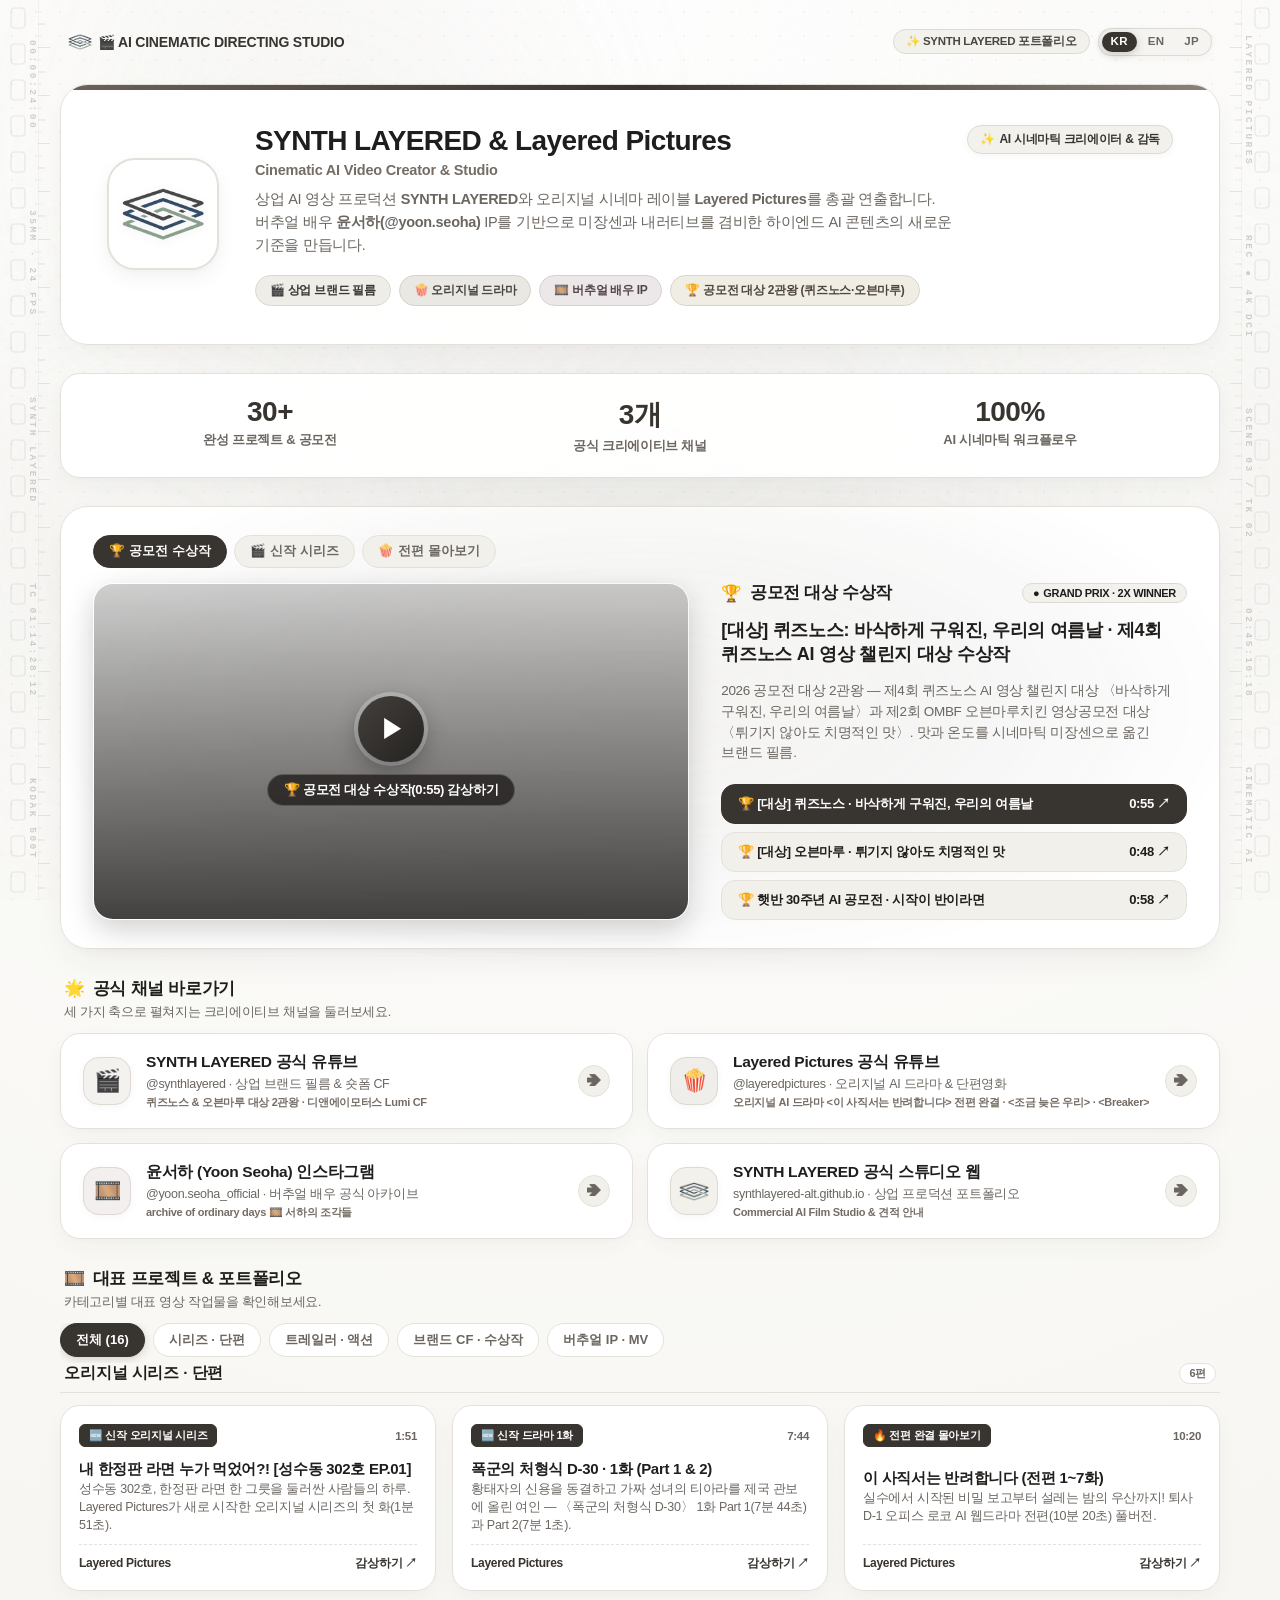
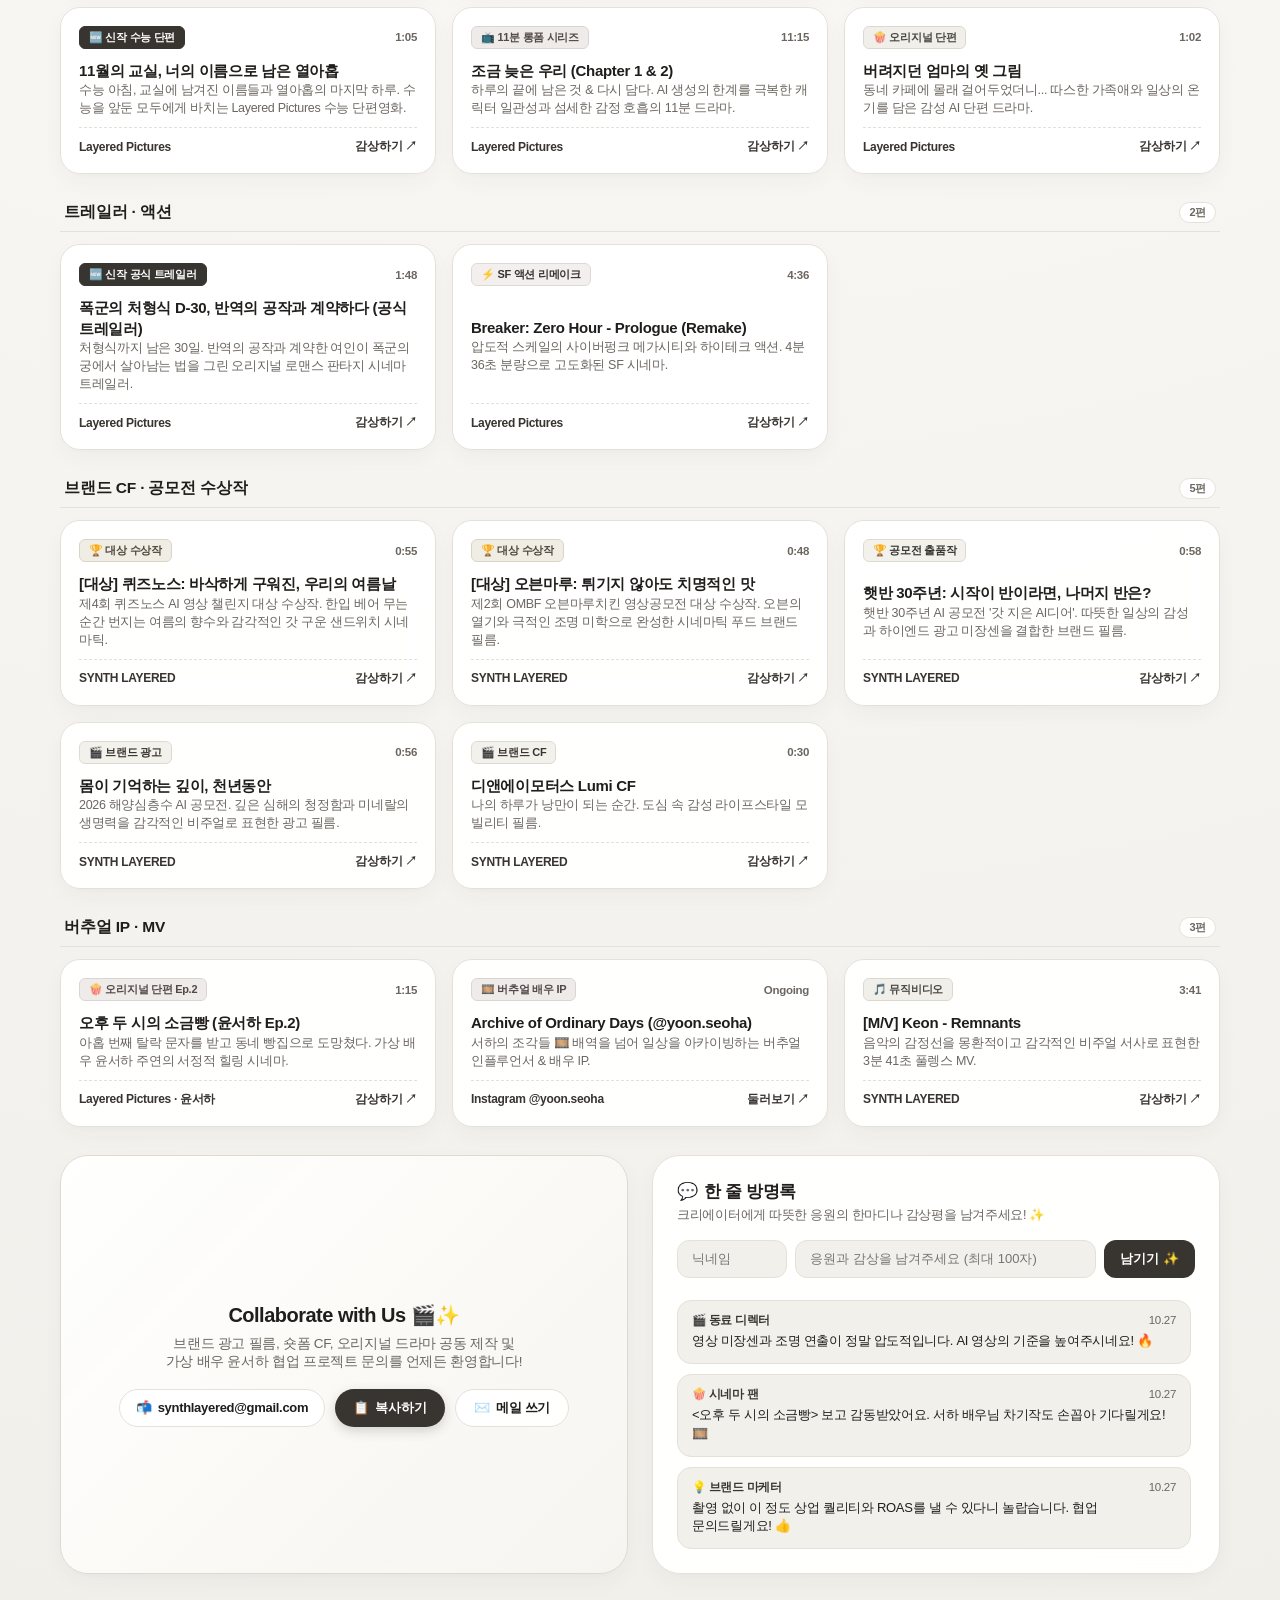
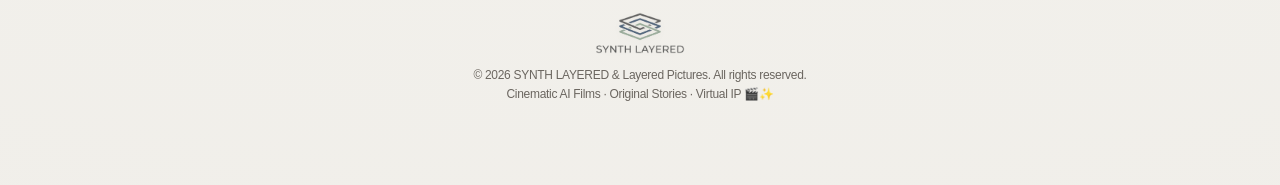
==== commit 5cec3818: "Make contest Grand Prix film the default showcase, add award/new-series slides and 3 new works (Seon" ====
--- a/index.html
+++ b/index.html
@@ -1736,19 +1736,20 @@
       </div>
     </div>
 
-    <!-- 03. Featured Video Showcase (신작 트레일러 / 전편 몰아보기 슬라이드) -->
+    <!-- 03. Featured Video Showcase (공모전 수상작 / 신작 시리즈 / 전편 몰아보기 슬라이드) -->
     <div class="featured-video-card">
       <div class="showcase-switch">
-        <button type="button" class="showcase-tab active" data-slide="new" onclick="setShowcase('new')" id="i18n-sc-tab-new">🎬 신작 트레일러</button>
+        <button type="button" class="showcase-tab active" data-slide="award" onclick="setShowcase('award')" id="i18n-sc-tab-award">🏆 공모전 수상작</button>
+        <button type="button" class="showcase-tab" data-slide="new" onclick="setShowcase('new')" id="i18n-sc-tab-new">🎬 신작 시리즈</button>
         <button type="button" class="showcase-tab" data-slide="series" onclick="setShowcase('series')" id="i18n-sc-tab-series">🍿 전편 몰아보기</button>
       </div>
       <div class="showcase-desktop-grid">
         
         <!-- Left: 16:9 Video Player Container -->
-        <a class="video-container" id="showcaseVideo" href="https://www.youtube.com/watch?v=2XA00m8o0cY" target="_blank" rel="noopener" style="background-image:url('https://i.ytimg.com/vi/2XA00m8o0cY/maxresdefault.jpg');">
+        <a class="video-container" id="showcaseVideo" href="https://www.youtube.com/watch?v=v4qEeDxHrj0" target="_blank" rel="noopener" style="background-image:url('https://i.ytimg.com/vi/v4qEeDxHrj0/maxresdefault.jpg');">
           <div class="video-center-content">
             <div class="play-btn-circle">▶</div>
-            <div class="play-hint-badge" id="showcaseHint">🎬 신작 공식 트레일러(1:48) 감상하기</div>
+            <div class="play-hint-badge" id="showcaseHint">🏆 공모전 대상 수상작(0:55) 감상하기</div>
           </div>
         </a>
 
@@ -1756,34 +1757,34 @@
         <div class="showcase-info-column">
           <div class="video-header">
             <div class="video-title-row">
-              <span>🎬</span>
-              <span id="showcaseHeader">Layered Pictures 신작 트레일러</span>
+              <span id="showcaseIcon">🏆</span>
+              <span id="showcaseHeader">공모전 대상 수상작</span>
             </div>
             <div class="video-live-pill" id="showcaseLive">
-              <span>●</span> NEW · ROMANCE FANTASY · 1:48
+              <span>●</span> GRAND PRIX · 2X WINNER
             </div>
           </div>
 
           <div class="showcase-series-title" id="showcaseTitle">
-            <strong>폭군의 처형식 D-30, 반역의 공작과 계약하다</strong> · 오리지널 로맨스 판타지 트레일러
+            <strong>[대상] 퀴즈노스: 바삭하게 구워진, 우리의 여름날</strong> · 제4회 퀴즈노스 AI 영상 챌린지 대상 수상작
           </div>
 
           <div class="showcase-series-desc" id="showcaseDesc">
-            처형식까지 남은 30일. 반역의 공작과 손을 잡은 여인이 폭군의 궁에서 살아남는 법 — Layered Pictures가 새로 선보이는 오리지널 로맨스 판타지 시네마 트레일러(1분 48초).
+            2026 공모전 대상 2관왕 — 제4회 퀴즈노스 AI 영상 챌린지 대상 〈바삭하게 구워진, 우리의 여름날〉과 제2회 OMBF 오븐마루치킨 영상공모전 대상 〈튀기지 않아도 치명적인 맛〉. 맛과 온도를 시네마틱 미장센으로 옮긴 브랜드 필름.
           </div>
 
           <div class="showcase-action-grid" id="showcaseActions">
-            <a href="https://www.youtube.com/watch?v=2XA00m8o0cY" target="_blank" rel="noopener" class="showcase-action-btn btn-featured">
-              <span>🍿 신작 공식 트레일러 (1분 48초)</span>
-              <span>감상하기 ↗</span>
+            <a href="https://www.youtube.com/watch?v=v4qEeDxHrj0" target="_blank" rel="noopener" class="showcase-action-btn btn-featured">
+              <span>🏆 [대상] 퀴즈노스 · 바삭하게 구워진, 우리의 여름날</span>
+              <span>0:55 ↗</span>
             </a>
-            <a href="https://www.youtube.com/watch?v=DrduRuhYqXs" target="_blank" rel="noopener" class="showcase-action-btn">
-              <span>📺 수능 단편영화 · 11월의 교실, 너의 이름으로 남은 열아홉</span>
-              <span>1:05 ↗</span>
+            <a href="https://www.youtube.com/watch?v=4kzViiPKaH0" target="_blank" rel="noopener" class="showcase-action-btn">
+              <span>🏆 [대상] 오븐마루 · 튀기지 않아도 치명적인 맛</span>
+              <span>0:48 ↗</span>
             </a>
-            <a href="https://www.youtube.com/watch?v=jgHH7GZq65g" target="_blank" rel="noopener" class="showcase-action-btn">
-              <span>🍿 전편 완결 몰아보기 · 이 사직서는 반려합니다</span>
-              <span>10:20 ↗</span>
+            <a href="https://www.youtube.com/watch?v=nqsKQz4Gq44" target="_blank" rel="noopener" class="showcase-action-btn">
+              <span>🏆 햇반 30주년 AI 공모전 · 시작이 반이라면</span>
+              <span>0:58 ↗</span>
             </a>
           </div>
         </div>
@@ -1862,7 +1863,7 @@
 
       <!-- Filter Tabs -->
       <div class="filter-tabs">
-        <button class="tab-btn active" id="i18n-tab-all" onclick="filterWorks('all', this)">전체 (14)</button>
+        <button class="tab-btn active" id="i18n-tab-all" onclick="filterWorks('all', this)">전체 (16)</button>
         <button class="tab-btn" id="i18n-tab-series" onclick="filterWorks('series', this)">시리즈 · 단편</button>
         <button class="tab-btn" id="i18n-tab-trailer" onclick="filterWorks('trailer', this)">트레일러 · 액션</button>
         <button class="tab-btn" id="i18n-tab-cf" onclick="filterWorks('cf', this)">브랜드 CF · 수상작</button>
@@ -1875,9 +1876,39 @@
         <section class="work-section" data-section="series">
           <div class="work-section-head">
             <h3 class="work-section-title" id="i18n-sec-series">오리지널 시리즈 · 단편</h3>
-            <span class="work-section-count" id="i18n-sec-series-count">4편</span>
+            <span class="work-section-count" id="i18n-sec-series-count">6편</span>
           </div>
           <div class="works-grid">
+  <a class="work-card" data-cat="series" data-work="w18" href="https://www.youtube.com/watch?v=1tZhbeRB5Rg" target="_blank" rel="noopener">
+            <div class="tag-row">
+              <span class="tag-pill tag-new">🆕 신작 오리지널 시리즈</span>
+              <span class="work-duration">1:51</span>
+            </div>
+            <div>
+              <div class="work-title">내 한정판 라면 누가 먹었어?! [성수동 302호 EP.01]</div>
+              <div class="work-desc">성수동 302호, 한정판 라면 한 그릇을 둘러싼 사람들의 하루. Layered Pictures가 새로 시작한 오리지널 시리즈의 첫 화(1분 51초).</div>
+            </div>
+            <div class="work-footer">
+              <span>Layered Pictures</span>
+              <span>감상하기 ↗</span>
+            </div>
+          </a>
+
+  <a class="work-card" data-cat="series" data-work="w19" href="https://www.youtube.com/watch?v=XC-M0Uw-hfw" target="_blank" rel="noopener">
+            <div class="tag-row">
+              <span class="tag-pill tag-new">🆕 신작 드라마 1화</span>
+              <span class="work-duration">7:44</span>
+            </div>
+            <div>
+              <div class="work-title">폭군의 처형식 D-30 · 1화 (Part 1 &amp; 2)</div>
+              <div class="work-desc">황태자의 신용을 동결하고 가짜 성녀의 티아라를 제국 관보에 올린 여인 — 〈폭군의 처형식 D-30〉 1화 Part 1(7분 44초)과 Part 2(7분 1초).</div>
+            </div>
+            <div class="work-footer">
+              <span>Layered Pictures</span>
+              <span>감상하기 ↗</span>
+            </div>
+          </a>
+
   <a class="work-card" data-cat="series" data-work="w1" href="https://www.youtube.com/watch?v=jgHH7GZq65g" target="_blank" rel="noopener">
             <div class="tag-row">
               <span class="tag-pill tag-new">🔥 전편 완결 몰아보기</span>
@@ -2016,7 +2047,7 @@
             </div>
           </a>
 
-  <a class="work-card" data-cat="cf" data-work="w5" href="https://www.youtube.com/watch?v=7Mh_r3Wj7-4" target="_blank" rel="noopener">
+  <a class="work-card" data-cat="cf" data-work="w5" href="https://www.youtube.com/watch?v=nqsKQz4Gq44" target="_blank" rel="noopener">
             <div class="tag-row">
               <span class="tag-pill tag-cf">🏆 공모전 출품작</span>
               <span class="work-duration">0:58</span>
@@ -2225,7 +2256,8 @@
         'i18n-stat-channels': '공식 크리에이티브 채널',
         'i18n-stat-channels-num': '3개',
         'i18n-stat-workflow': 'AI 시네마틱 워크플로우',
-        'i18n-sc-tab-new': '🎬 신작 트레일러',
+        'i18n-sc-tab-award': '🏆 공모전 수상작',
+        'i18n-sc-tab-new': '🎬 신작 시리즈',
         'i18n-sc-tab-series': '🍿 전편 몰아보기',
         'i18n-channels-label': '<span>🌟</span> 공식 채널 바로가기',
         'i18n-channels-desc': '세 가지 축으로 펼쳐지는 크리에이티브 채널을 둘러보세요.',
@@ -2243,13 +2275,13 @@
         'i18n-ch4-tag': 'Commercial AI Film Studio &amp; 견적 안내',
         'i18n-works-label': '<span>🎞️</span> 대표 프로젝트 &amp; 포트폴리오',
         'i18n-works-desc': '카테고리별 대표 영상 작업물을 확인해보세요.',
-        'i18n-tab-all': '전체 (14)',
+        'i18n-tab-all': '전체 (16)',
         'i18n-tab-series': '시리즈 · 단편',
         'i18n-tab-trailer': '트레일러 · 액션',
         'i18n-tab-cf': '브랜드 CF · 수상작',
         'i18n-tab-ip': '버추얼 IP · MV',
         'i18n-sec-series': '오리지널 시리즈 · 단편',
-        'i18n-sec-series-count': '4편',
+        'i18n-sec-series-count': '6편',
         'i18n-sec-trailer': '트레일러 · 액션',
         'i18n-sec-trailer-count': '2편',
         'i18n-sec-cf': '브랜드 CF · 공모전 수상작',
@@ -2287,7 +2319,8 @@
         'i18n-stat-channels': 'Official Creative Channels',
         'i18n-stat-channels-num': '3',
         'i18n-stat-workflow': 'AI Cinematic Workflow',
-        'i18n-sc-tab-new': '🎬 New Trailer',
+        'i18n-sc-tab-award': '🏆 Award Winners',
+        'i18n-sc-tab-new': '🎬 New Series',
         'i18n-sc-tab-series': '🍿 Full Series',
         'i18n-channels-label': '<span>🌟</span> Official Channels',
         'i18n-channels-desc': 'Explore creative channels across brand films, cinema, and virtual IP.',
@@ -2305,13 +2338,13 @@
         'i18n-ch4-tag': 'Commercial AI Film Studio &amp; Estimate Info',
         'i18n-works-label': '<span>🎞️</span> Featured Projects &amp; Portfolio',
         'i18n-works-desc': 'Explore representative cinematic works by category.',
-        'i18n-tab-all': 'All (14)',
+        'i18n-tab-all': 'All (16)',
         'i18n-tab-series': 'Series &amp; Shorts',
         'i18n-tab-trailer': 'Trailers &amp; Action',
         'i18n-tab-cf': 'Brand CF &amp; Awards',
         'i18n-tab-ip': 'Virtual IP &amp; MV',
         'i18n-sec-series': 'Original Series &amp; Shorts',
-        'i18n-sec-series-count': '4 works',
+        'i18n-sec-series-count': '6 works',
         'i18n-sec-trailer': 'Trailers &amp; Action',
         'i18n-sec-trailer-count': '2 works',
         'i18n-sec-cf': 'Brand CF &amp; Awards',
@@ -2349,7 +2382,8 @@
         'i18n-stat-channels': '公式クリエイティブチャンネル',
         'i18n-stat-channels-num': '3',
         'i18n-stat-workflow': 'AIシネマティックワークフロー',
-        'i18n-sc-tab-new': '🎬 新作トレーラー',
+        'i18n-sc-tab-award': '🏆 コンテスト受賞作',
+        'i18n-sc-tab-new': '🎬 新作シリーズ',
         'i18n-sc-tab-series': '🍿 全話一挙',
         'i18n-channels-label': '<span>🌟</span> 公式チャンネル一覧',
         'i18n-channels-desc': '広告フィルム、シネマ、バーチャルIPの3つの軸で展開する公式チャンネル。',
@@ -2367,13 +2401,13 @@
         'i18n-ch4-tag': 'Commercial AI Film Studio ＆ 制作お問い合わせ',
         'i18n-works-label': '<span>🎞️</span> 代表プロジェクト＆ポートフォリオ',
         'i18n-works-desc': 'カテゴリー別の代表的なAI映像作品をご覧ください。',
-        'i18n-tab-all': 'すべて (14)',
+        'i18n-tab-all': 'すべて (16)',
         'i18n-tab-series': 'シリーズ・短編',
         'i18n-tab-trailer': '予告編・アクション',
         'i18n-tab-cf': 'ブランドCM・受賞作',
         'i18n-tab-ip': 'バーチャルIP・MV',
         'i18n-sec-series': 'オリジナルシリーズ・短編',
-        'i18n-sec-series-count': '4作品',
+        'i18n-sec-series-count': '6作品',
         'i18n-sec-trailer': '予告編・アクション',
         'i18n-sec-trailer-count': '2作品',
         'i18n-sec-cf': 'ブランドCM・受賞作',
@@ -2423,6 +2457,8 @@
         w15: { tag: '🎵 뮤직비디오', title: '[M/V] Keon - Remnants', desc: '음악의 감정선을 몽환적이고 감각적인 비주얼 서사로 표현한 3분 41초 풀렝스 MV.', action: '감상하기 ↗' },
         w16: { tag: '🆕 신작 수능 단편', title: '11월의 교실, 너의 이름으로 남은 열아홉', desc: '수능 아침, 교실에 남겨진 이름들과 열아홉의 마지막 하루. 수능을 앞둔 모두에게 바치는 Layered Pictures 수능 단편영화(1분 5초).', action: '감상하기 ↗' },
         w17: { tag: '🆕 신작 공식 트레일러', title: '폭군의 처형식 D-30, 반역의 공작과 계약하다 (공식 트레일러)', desc: '처형식까지 남은 30일. 반역의 공작과 계약한 여인이 폭군의 궁에서 살아남는 법을 그린 오리지널 로맨스 판타지 시네마 트레일러(1분 48초).', action: '감상하기 ↗' }
+        w18: { tag: '🆕 신작 오리지널 시리즈', title: '내 한정판 라면 누가 먹었어?! [성수동 302호 EP.01]', desc: '성수동 302호, 한정판 라면 한 그릇을 둘러싼 사람들의 하루. Layered Pictures가 새로 시작한 오리지널 시리즈의 첫 화(1분 51초).', action: '감상하기 ↗' },
+        w19: { tag: '🆕 신작 드라마 1화', title: '폭군의 처형식 D-30 · 1화 (Part 1 & 2)', desc: '황태자의 신용을 동결하고 가짜 성녀의 티아라를 제국 관보에 올린 여인 — 〈폭군의 처형식 D-30〉 1화 Part 1(7분 44초)과 Part 2(7분 1초).', action: '감상하기 ↗' }
       },
       en: {
         w1: { tag: '🔥 Full Series Completed', title: 'This Resignation Is Rejected (Full Ep.1~7)', desc: 'From secret reports to the romantic umbrella in the rain! The full 10m 20s movie of the office rom-com AI web drama.', action: 'Watch ↗' },
@@ -2442,6 +2478,8 @@
         w15: { tag: '🎵 Music Video', title: '[M/V] Keon - Remnants', desc: 'A 3m 41s full-length music video portraying the emotional arc of music through dreamy, sensory visual narrative.', action: 'Watch ↗' },
         w16: { tag: '🆕 New Exam-Day Short', title: 'November Classroom, Nineteen Left in Your Name', desc: 'The morning of the college entrance exam — the names left behind in a classroom and the last day of being nineteen. A 1m 5s Layered Pictures short film.', action: 'Watch ↗' },
         w17: { tag: '🆕 New Official Trailer', title: 'D-30 to the Tyrant’s Execution: A Contract with the Rebel Duke (Official Trailer)', desc: 'Thirty days until the execution. A woman who strikes a contract with the rebel duke to survive inside the tyrant’s palace — an original romance-fantasy cinema trailer (1m 48s).', action: 'Watch ↗' }
+        w18: { tag: '🆕 New Original Series', title: 'Who Ate My Limited-Edition Ramen?! [Seongsu-dong 302 EP.01]', desc: 'A day for the residents of Seongsu-dong 302 over one limited-edition bowl of ramen — the first episode (1m 51s) of a new Layered Pictures original series.', action: 'Watch ↗' },
+        w19: { tag: '🆕 New Drama Ep.1', title: 'D-30 to the Tyrant’s Execution · Ep.1 (Part 1 & 2)', desc: 'The woman who froze the crown prince’s credit and put a false saint’s tiara in the imperial gazette — Ep.1 Part 1 (7m 44s) and Part 2 (7m 1s).', action: 'Watch ↗' }
       },
       ja: {
         w1: { tag: '🔥 全話完結 一挙公開', title: 'この退職届は受理できません (全1〜7話 一挙)', desc: '誤提出から始まった秘密の報告から雨の日の相合傘まで！退職D-1オフィスラブコメAIウェブドラマ全編(10分20秒)フルバージョン。', action: '視聴する ↗' },
@@ -2461,6 +2499,8 @@
         w15: { tag: '🎵 ミュージックビデオ', title: '[M/V] Keon - Remnants', desc: '音楽の感情曲線を夢幻的かつ感覚的な映像美で描き出した3分41秒のフルレングスMV。', action: '視聴する ↗' },
         w16: { tag: '🆕 新作・入試短編', title: '11月の教室、君の名前で残った十九歳', desc: '入試の朝、教室に残された名と十九歳の最後の一日。受験を迎えるすべての人へ贈るLayered Picturesの短編映画(1分5秒)。', action: '視聴する ↗' },
         w17: { tag: '🆕 新作公式トレーラー', title: '暴君の処刑式 D-30、反逆の公爵と契約する (公式トレーラー)', desc: '処刑式まで残り30日。反逆の公爵と契約した女が暴君の宮廷で生き延びるまでを描く、オリジナル・ロマンスファンタジー映画の予告編(1分48秒)。', action: '視聴する ↗' }
+        w18: { tag: '🆕 新作オリジナルシリーズ', title: '僕の限定ラーメン、誰が食べた？！ [ソンスドン302号 EP.01]', desc: 'ソンスドン302号、限定ラーメン一杯をめぐる人々の一日。Layered Picturesが新たに始めたオリジナルシリーズの第1話(1分51秒)。', action: '視聴する ↗' },
+        w19: { tag: '🆕 新作ドラマ第1話', title: '暴君の処刑式 D-30・第1話 (Part 1 & 2)', desc: '皇太子の信用を凍結し、偽の聖女のティアラを帝国官報に載せた女 — 〈暴君の処刑式 D-30〉第1話 Part 1(7分44秒)とPart 2(7分1秒)。', action: '視聴する ↗' }
       }
     };
 
@@ -2469,21 +2509,37 @@
     // =========================================================
     const showcaseData = {
       kr: {
+        award: {
+          video: 'v4qEeDxHrj0',
+          icon: '🏆',
+          hint: '🏆 공모전 대상 수상작(0:55) 감상하기',
+          header: '공모전 대상 수상작',
+          live: 'GRAND PRIX · 2X WINNER',
+          title: '<strong>[대상] 퀴즈노스: 바삭하게 구워진, 우리의 여름날</strong> · 제4회 퀴즈노스 AI 영상 챌린지 대상 수상작',
+          desc: '2026 공모전 대상 2관왕 — 제4회 퀴즈노스 AI 영상 챌린지 대상 〈바삭하게 구워진, 우리의 여름날〉과 제2회 OMBF 오븐마루치킨 영상공모전 대상 〈튀기지 않아도 치명적인 맛〉. 맛과 온도를 시네마틱 미장센으로 옮긴 브랜드 필름.',
+          actions: [
+            { label: '🏆 [대상] 퀴즈노스 · 바삭하게 구워진, 우리의 여름날', right: '0:55 ↗', href: 'https://www.youtube.com/watch?v=v4qEeDxHrj0', featured: true },
+            { label: '🏆 [대상] 오븐마루 · 튀기지 않아도 치명적인 맛', right: '0:48 ↗', href: 'https://www.youtube.com/watch?v=4kzViiPKaH0' },
+            { label: '🏆 햇반 30주년 AI 공모전 · 시작이 반이라면', right: '0:58 ↗', href: 'https://www.youtube.com/watch?v=nqsKQz4Gq44' }
+          ]
+        },
         new: {
-          video: '2XA00m8o0cY',
-          hint: '🎬 신작 공식 트레일러(1:48) 감상하기',
-          header: 'Layered Pictures 신작 트레일러',
-          live: 'NEW · ROMANCE FANTASY · 1:48',
-          title: '<strong>폭군의 처형식 D-30, 반역의 공작과 계약하다</strong> · 오리지널 로맨스 판타지 트레일러',
-          desc: '처형식까지 남은 30일. 반역의 공작과 손을 잡은 여인이 폭군의 궁에서 살아남는 법 — Layered Pictures가 새로 선보이는 오리지널 로맨스 판타지 시네마 트레일러(1분 48초).',
+          video: '1tZhbeRB5Rg',
+          icon: '🎬',
+          hint: '🎬 신작 오리지널 시리즈(1:51) 감상하기',
+          header: 'Layered Pictures 신작 오리지널 시리즈',
+          live: 'NEW · ORIGINAL SERIES · 1:51',
+          title: '<strong>내 한정판 라면 누가 먹었어?! [성수동 302호 EP.01]</strong> · 오리지널 시리즈 첫 화',
+          desc: '성수동 302호에 모인 사람들과 한정판 라면 한 그릇 — Layered Pictures가 새로 시작한 오리지널 시리즈의 첫 화(1분 51초). 같은 세계관의 드라마 〈폭군의 처형식 D-30〉 1화 Part 1 · Part 2도 함께 공개했습니다.',
           actions: [
-            { label: '🍿 신작 공식 트레일러 (1분 48초)', right: '감상하기 ↗', href: 'https://www.youtube.com/watch?v=2XA00m8o0cY', featured: true },
-            { label: '📺 수능 단편영화 · 11월의 교실, 너의 이름으로 남은 열아홉', right: '1:05 ↗', href: 'https://www.youtube.com/watch?v=DrduRuhYqXs' },
-            { label: '🍿 전편 완결 몰아보기 · 이 사직서는 반려합니다', right: '10:20 ↗', href: 'https://www.youtube.com/watch?v=jgHH7GZq65g' }
+            { label: '🎬 성수동 302호 EP.01 · 내 한정판 라면 누가 먹었어?!', right: '1:51 ↗', href: 'https://www.youtube.com/watch?v=1tZhbeRB5Rg', featured: true },
+            { label: '📺 폭군의 처형식 D-30 · 1화 Part 1', right: '7:44 ↗', href: 'https://www.youtube.com/watch?v=XC-M0Uw-hfw' },
+            { label: '📺 폭군의 처형식 D-30 · 1화 Part 2', right: '7:01 ↗', href: 'https://www.youtube.com/watch?v=SE1OfdLGQJs' }
           ]
         },
         series: {
           video: 'jgHH7GZq65g',
+          icon: '🍿',
           hint: '🎬 전편 몰아보기(10분) 감상하기',
           header: '완결 시리즈 · 전편 몰아보기',
           live: 'FULL SERIES · 10:20',
@@ -2492,27 +2548,43 @@
           actions: [
             { label: '🍿 전편 완결 몰아보기 (10분 20초)', right: '감상하기 ↗', href: 'https://www.youtube.com/watch?v=jgHH7GZq65g', featured: true },
             { label: '🏁 EP.07 최종화: "내 사직서는 무기한 보류 중"', right: '1:40 ↗', href: 'https://www.youtube.com/watch?v=Aon2Ty4sAhE' },
-            { label: '🌂 EP.06 비 오는 날의 우산', right: '1:24 ↗', href: 'https://www.youtube.com/watch?v=kYv_3M190Lg' },
+            { label: '🌂 EP.06 비 오는 날의 우산', right: '1:24 ↗', href: 'https://www.youtube.com/watch?v=XoG7Wip3Rog' },
             { label: '🎬 EP.01 첫 출근과 실수로 낸 사직서', right: '1:59 ↗', href: 'https://www.youtube.com/watch?v=0xD0ctQIT5M' }
           ]
         }
       },
       en: {
+        award: {
+          video: 'v4qEeDxHrj0',
+          icon: '🏆',
+          hint: '🏆 Watch the Grand Prix film (0:55)',
+          header: 'Grand Prix Award Winners',
+          live: 'GRAND PRIX · 2X WINNER',
+          title: '<strong>[Grand Prix] Quiznos: Crisp-Toasted Summer Days</strong> · 4th Quiznos AI Video Challenge Grand Prix',
+          desc: 'Two Grand Prix wins in 2026 — the 4th Quiznos AI Video Challenge (Crisp-Toasted Summer Days) and the 2nd OMBF Ovenmaru Chicken Film Contest (The Truth Behind Fatal Flavor). Brand films that turn taste and warmth into cinematic mise-en-scène.',
+          actions: [
+            { label: '🏆 [Grand Prix] Quiznos · Crisp-Toasted Summer Days', right: '0:55 ↗', href: 'https://www.youtube.com/watch?v=v4qEeDxHrj0', featured: true },
+            { label: '🏆 [Grand Prix] Ovenmaru · The Truth Behind Fatal Flavor', right: '0:48 ↗', href: 'https://www.youtube.com/watch?v=4kzViiPKaH0' },
+            { label: '🏆 Hetbahn 30th AI Contest · If Starting Is Half', right: '0:58 ↗', href: 'https://www.youtube.com/watch?v=nqsKQz4Gq44' }
+          ]
+        },
         new: {
-          video: '2XA00m8o0cY',
-          hint: '🎬 Watch the Official Trailer (1:48)',
-          header: 'Layered Pictures New Trailer',
-          live: 'NEW · ROMANCE FANTASY · 1:48',
-          title: '<strong>D-30 to the Tyrant’s Execution: A Contract with the Rebel Duke</strong> · Original Romance Fantasy Trailer',
-          desc: 'Thirty days until the execution. A woman who strikes a contract with the rebel duke to survive inside the tyrant’s palace — Layered Pictures’ new original romance-fantasy cinema trailer (1m 48s).',
+          video: '1tZhbeRB5Rg',
+          icon: '🎬',
+          hint: '🎬 Watch the new original series (1:51)',
+          header: 'Layered Pictures New Original Series',
+          live: 'NEW · ORIGINAL SERIES · 1:51',
+          title: '<strong>Who Ate My Limited-Edition Ramen?! [Seongsu-dong 302 EP.01]</strong> · Original Series Premiere',
+          desc: 'A limited-edition bowl of ramen shared by the residents of Seongsu-dong 302 — the first episode (1m 51s) of a new original series from Layered Pictures. Episode 1 Part 1 and Part 2 of <D-30 to the Tyrant’s Execution> are out as well.',
           actions: [
-            { label: '🍿 Official Trailer (1m 48s)', right: 'Watch ↗', href: 'https://www.youtube.com/watch?v=2XA00m8o0cY', featured: true },
-            { label: '📺 Exam-Day Short Film · November Classroom, Nineteen Left in Your Name', right: '1:05 ↗', href: 'https://www.youtube.com/watch?v=DrduRuhYqXs' },
-            { label: '🍿 Full Series · This Resignation Is Rejected', right: '10:20 ↗', href: 'https://www.youtube.com/watch?v=jgHH7GZq65g' }
+            { label: '🎬 Seongsu-dong 302 EP.01 · Limited-Edition Ramen', right: '1:51 ↗', href: 'https://www.youtube.com/watch?v=1tZhbeRB5Rg', featured: true },
+            { label: '📺 D-30 to the Tyrant’s Execution · Ep.1 Part 1', right: '7:44 ↗', href: 'https://www.youtube.com/watch?v=XC-M0Uw-hfw' },
+            { label: '📺 D-30 to the Tyrant’s Execution · Ep.1 Part 2', right: '7:01 ↗', href: 'https://www.youtube.com/watch?v=SE1OfdLGQJs' }
           ]
         },
         series: {
           video: 'jgHH7GZq65g',
+          icon: '🍿',
           hint: '🎬 Watch Full Series (10 mins)',
           header: 'Series Completed · Full Movie',
           live: 'FULL SERIES · 10:20',
@@ -2521,27 +2593,43 @@
           actions: [
             { label: '🍿 Full Series Completed (10m 20s)', right: 'Watch ↗', href: 'https://www.youtube.com/watch?v=jgHH7GZq65g', featured: true },
             { label: '🏁 EP.07 Finale: “My Resignation Is on Hold Indefinitely”', right: '1:40 ↗', href: 'https://www.youtube.com/watch?v=Aon2Ty4sAhE' },
-            { label: '🌂 EP.06 Umbrella on a Rainy Day', right: '1:24 ↗', href: 'https://www.youtube.com/watch?v=kYv_3M190Lg' },
+            { label: '🌂 EP.06 Umbrella on a Rainy Day', right: '1:24 ↗', href: 'https://www.youtube.com/watch?v=XoG7Wip3Rog' },
             { label: '🎬 EP.01 First Day and the Resignation I Never Meant to Send', right: '1:59 ↗', href: 'https://www.youtube.com/watch?v=0xD0ctQIT5M' }
           ]
         }
       },
       ja: {
+        award: {
+          video: 'v4qEeDxHrj0',
+          icon: '🏆',
+          hint: '🏆 コンテスト大賞作品(0:55)を視聴する',
+          header: 'コンテスト大賞受賞作',
+          live: 'GRAND PRIX · 2X WINNER',
+          title: '<strong>[大賞] クイズノス：香ばしく焼き上げた、僕らの夏の日</strong> · 第4回クイズノスAI映像チャレンジ大賞受賞作',
+          desc: '2026年コンテスト大賞2冠 — 第4回クイズノスAI映像チャレンジ大賞〈香ばしく焼き上げた、僕らの夏の日〉と第2回OMBFオーブンマルチキン映像コンテスト大賞〈揚げなくても致命的な美味しさ〉。味と温度をシネマティックなミザンセーヌに描いたブランドフィルム。',
+          actions: [
+            { label: '🏆 [大賞] クイズノス・香ばしく焼き上げた、僕らの夏の日', right: '0:55 ↗', href: 'https://www.youtube.com/watch?v=v4qEeDxHrj0', featured: true },
+            { label: '🏆 [大賞] オーブンマル・揚げなくても致命的な美味しさ', right: '0:48 ↗', href: 'https://www.youtube.com/watch?v=4kzViiPKaH0' },
+            { label: '🏆 ヘッパン30周年AIコンテスト・始まりが半分なら', right: '0:58 ↗', href: 'https://www.youtube.com/watch?v=nqsKQz4Gq44' }
+          ]
+        },
         new: {
-          video: '2XA00m8o0cY',
-          hint: '🎬 新作公式トレーラー(1:48)を視聴する',
-          header: 'Layered Pictures 新作トレーラー',
-          live: 'NEW · ROMANCE FANTASY · 1:48',
-          title: '<strong>暴君の処刑式 D-30、反逆の公爵と契約する</strong> · オリジナル・ロマンスファンタジー予告編',
-          desc: '処刑式まで残り30日。反逆の公爵と手を組んだ女が暴君の宮廷で生き延びるまでを描く、Layered Picturesの新作オリジナル・ロマンスファンタジー映画予告編(1分48秒)。',
+          video: '1tZhbeRB5Rg',
+          icon: '🎬',
+          hint: '🎬 新作オリジナルシリーズ(1:51)を視聴する',
+          header: 'Layered Pictures 新作オリジナルシリーズ',
+          live: 'NEW · ORIGINAL SERIES · 1:51',
+          title: '<strong>僕の限定ラーメン、誰が食べた？！ [ソンスドン302号 EP.01]</strong> · オリジナルシリーズ第1話',
+          desc: 'ソンスドン302号に集まった人々と限定ラーメン一杯 — Layered Picturesが新たに始めたオリジナルシリーズの第1話(1分51秒)。同じ世界観のドラマ〈暴君の処刑式 D-30〉第1話 Part 1・Part 2も公開しました。',
           actions: [
-            { label: '🍿 新作公式トレーラー(1分48秒)', right: '視聴する ↗', href: 'https://www.youtube.com/watch?v=2XA00m8o0cY', featured: true },
-            { label: '📺 入試短編映画・11月の教室、君の名前で残った十九歳', right: '1:05 ↗', href: 'https://www.youtube.com/watch?v=DrduRuhYqXs' },
-            { label: '🍿 全話一挙・この退職届は受理できません', right: '10:20 ↗', href: 'https://www.youtube.com/watch?v=jgHH7GZq65g' }
+            { label: '🎬 ソンスドン302号 EP.01・僕の限定ラーメン', right: '1:51 ↗', href: 'https://www.youtube.com/watch?v=1tZhbeRB5Rg', featured: true },
+            { label: '📺 暴君の処刑式 D-30・第1話 Part 1', right: '7:44 ↗', href: 'https://www.youtube.com/watch?v=XC-M0Uw-hfw' },
+            { label: '📺 暴君の処刑式 D-30・第1話 Part 2', right: '7:01 ↗', href: 'https://www.youtube.com/watch?v=SE1OfdLGQJs' }
           ]
         },
         series: {
           video: 'jgHH7GZq65g',
+          icon: '🍿',
           hint: '🎬 全話一挙(10分)を視聴する',
           header: '完結シリーズ・全話一挙公開',
           live: '全7話完結 · 10:20',
@@ -2550,17 +2638,17 @@
           actions: [
             { label: '🍿 全話完結 一挙公開 (10分20秒)', right: '視聴する ↗', href: 'https://www.youtube.com/watch?v=jgHH7GZq65g', featured: true },
             { label: '🏁 EP.07 最終話：「私の退職届は無期限保留中」', right: '1:40 ↗', href: 'https://www.youtube.com/watch?v=Aon2Ty4sAhE' },
-            { label: '🌂 EP.06 雨の日の傘', right: '1:24 ↗', href: 'https://www.youtube.com/watch?v=kYv_3M190Lg' },
+            { label: '🌂 EP.06 雨の日の傘', right: '1:24 ↗', href: 'https://www.youtube.com/watch?v=XoG7Wip3Rog' },
             { label: '🎬 EP.01 初出社と、誤って出した退職届', right: '1:59 ↗', href: 'https://www.youtube.com/watch?v=0xD0ctQIT5M' }
           ]
         }
       }
     };
 
-    let currentShowcase = 'new';
+    let currentShowcase = 'award';
 
     function renderShowcase(slide) {
-      if (slide === 'new' || slide === 'series') currentShowcase = slide;
+      if (slide === 'award' || slide === 'new' || slide === 'series') currentShowcase = slide;
       const lang = localStorage.getItem('sl_lang') || 'kr';
       const pack = showcaseData[lang] || showcaseData.kr;
       const data = pack[currentShowcase] || pack.new;
@@ -2572,6 +2660,8 @@
       }
       const hintEl = document.getElementById('showcaseHint');
       if (hintEl) hintEl.textContent = data.hint;
+      const iconEl = document.getElementById('showcaseIcon');
+      if (iconEl && data.icon) iconEl.textContent = data.icon;
       const headerEl = document.getElementById('showcaseHeader');
       if (headerEl) headerEl.textContent = data.header;
       const liveEl = document.getElementById('showcaseLive');
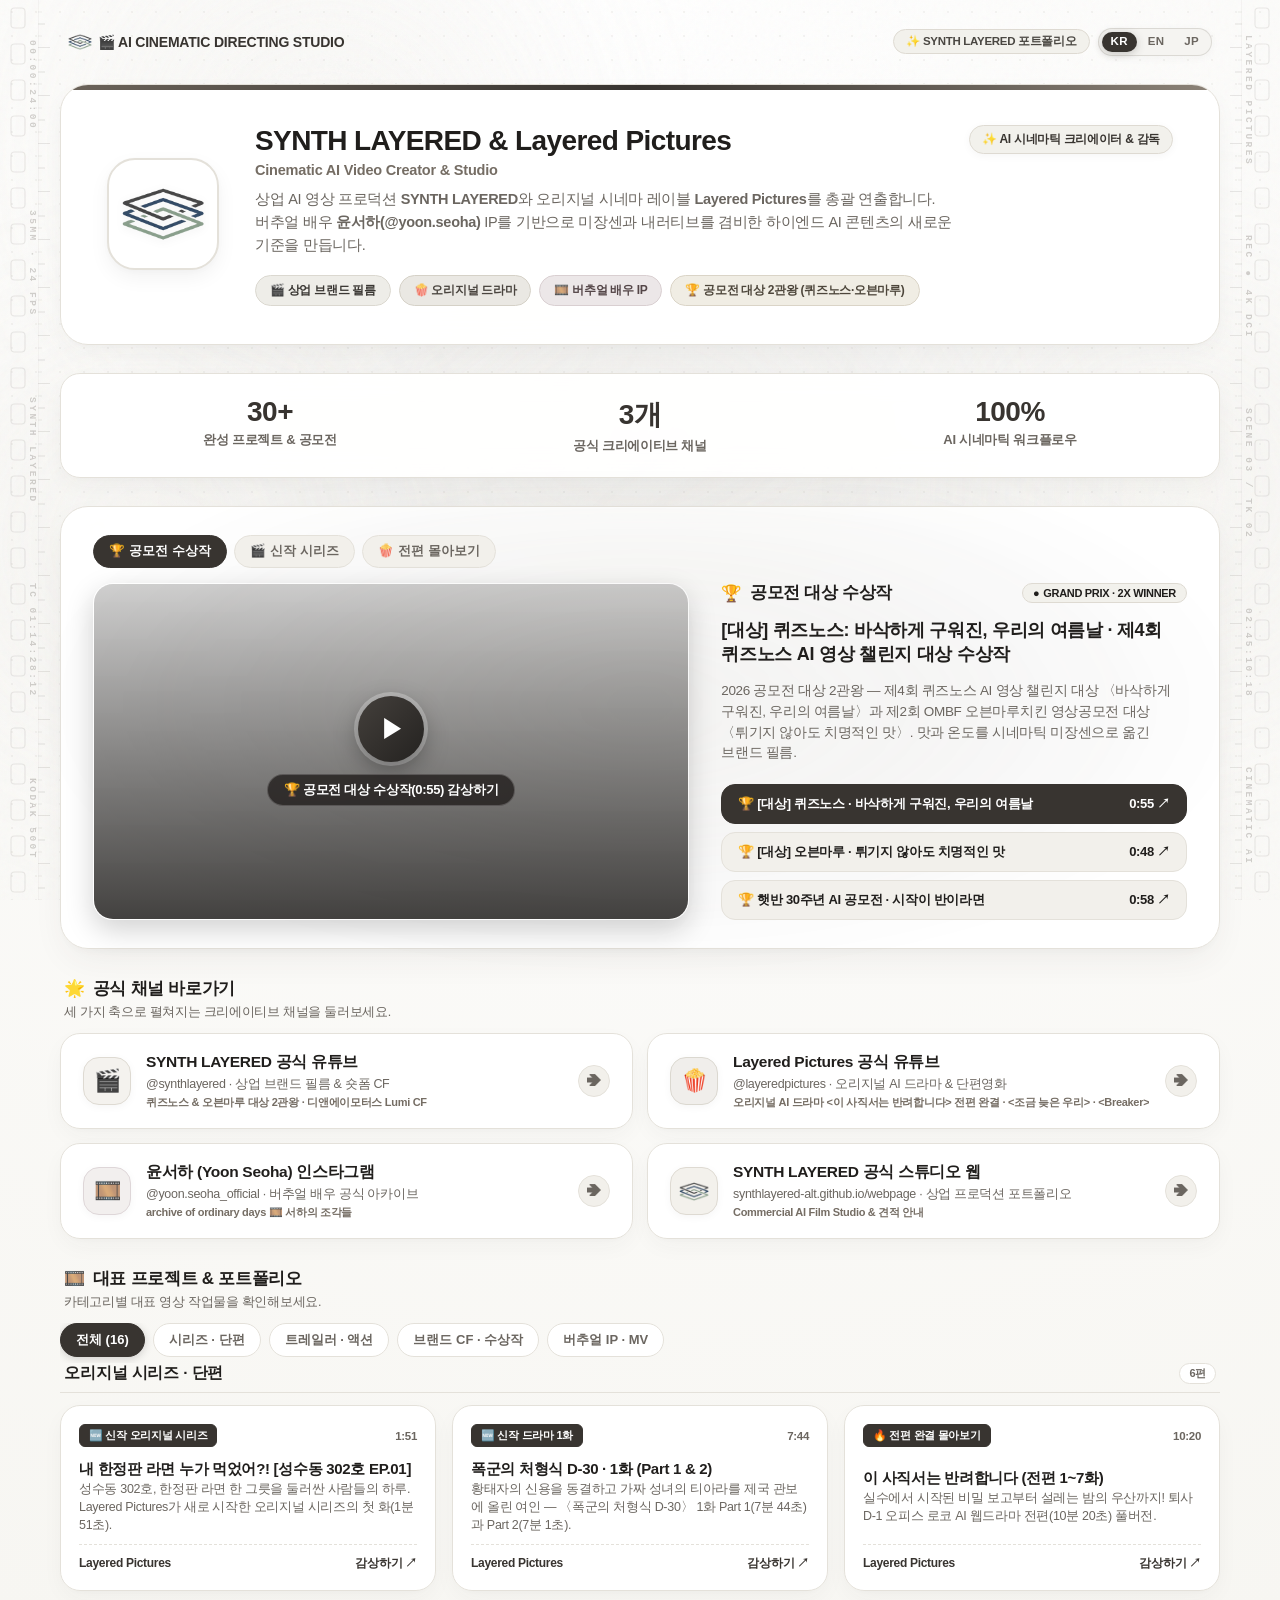
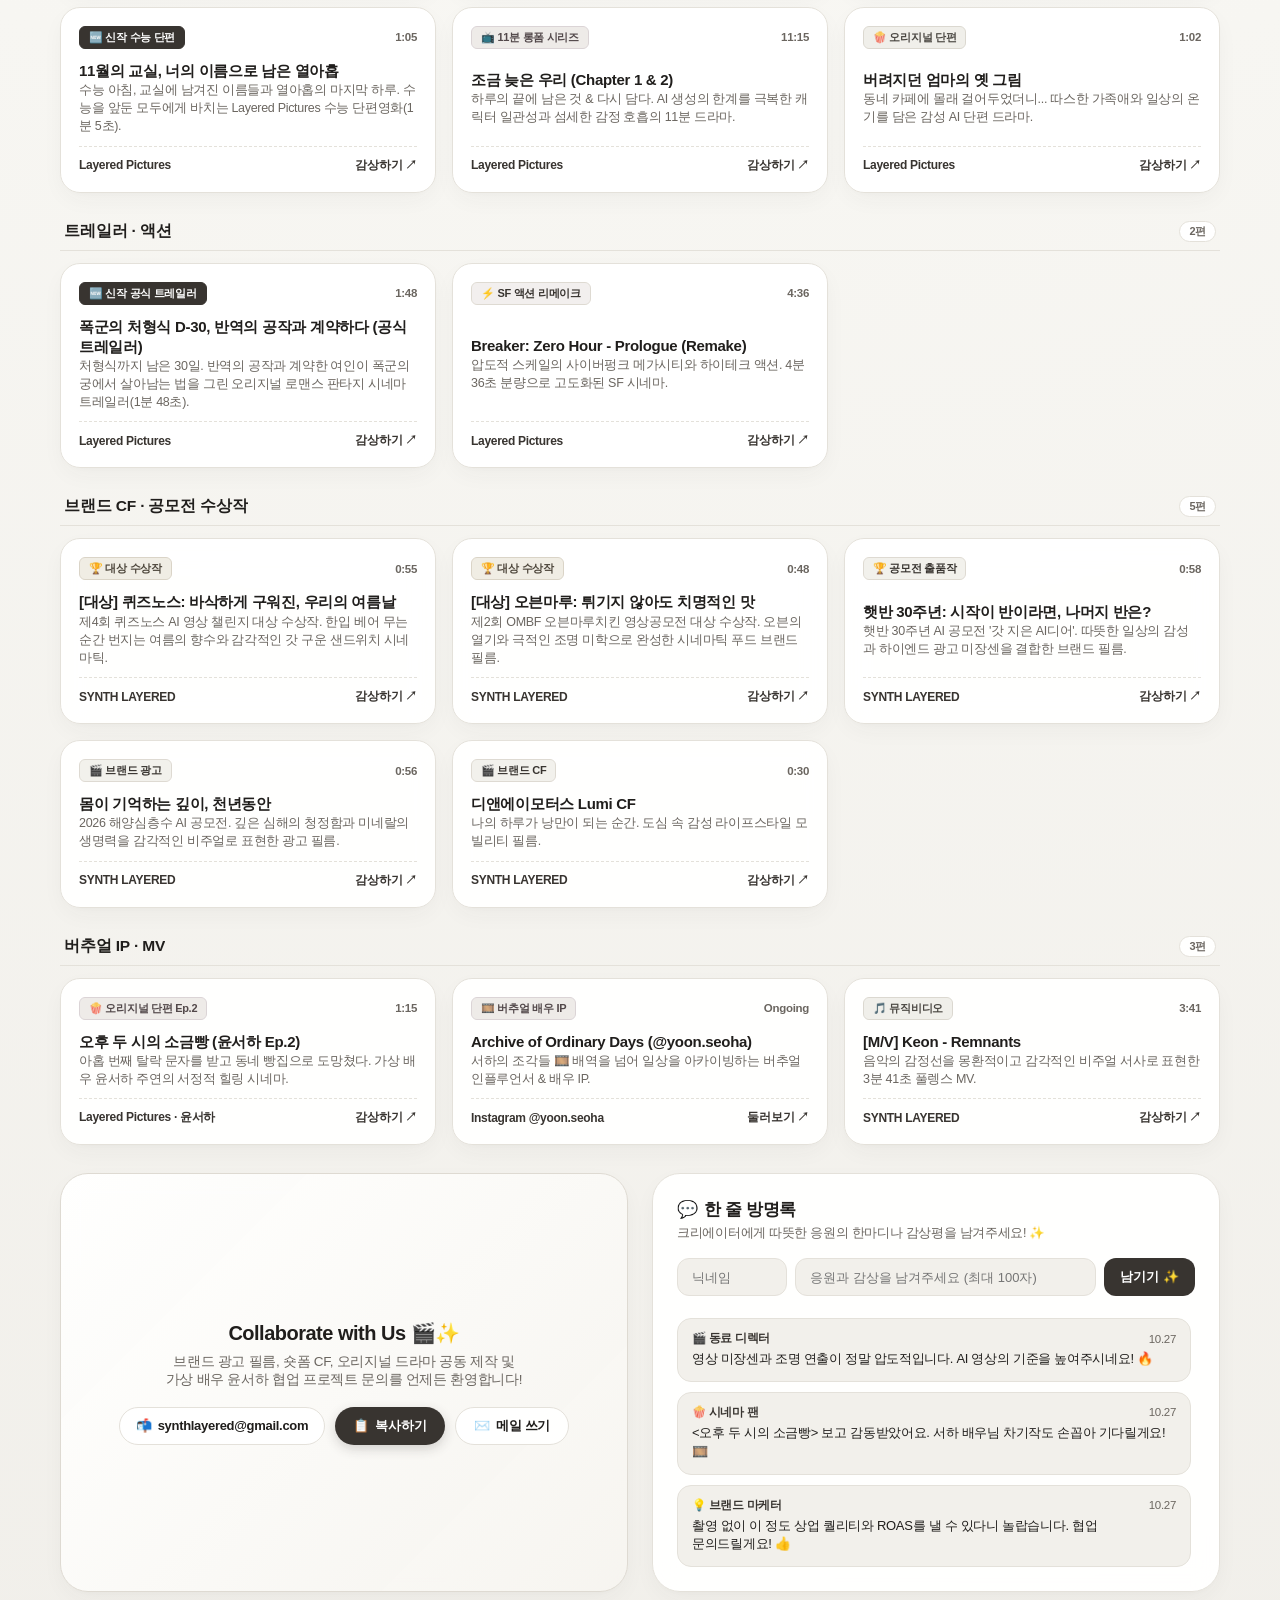
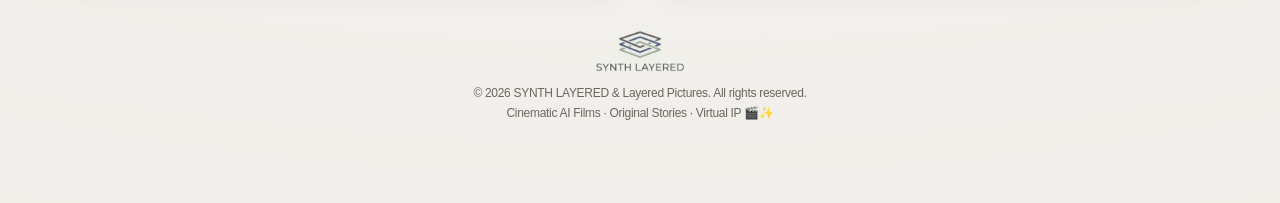
==== commit d4b0c8d0: "Fix missing commas in works data so showcase and filters run" ====
--- a/index.html
+++ b/index.html
@@ -2456,7 +2456,7 @@
         w14: { tag: '🎞️ 버추얼 배우 IP', title: 'Archive of Ordinary Days (@yoon.seoha)', desc: '서하의 조각들 🎞️ 배역을 넘어 일상을 아카이빙하는 버추얼 인플루언서 & 배우 IP.', action: '둘러보기 ↗' },
         w15: { tag: '🎵 뮤직비디오', title: '[M/V] Keon - Remnants', desc: '음악의 감정선을 몽환적이고 감각적인 비주얼 서사로 표현한 3분 41초 풀렝스 MV.', action: '감상하기 ↗' },
         w16: { tag: '🆕 신작 수능 단편', title: '11월의 교실, 너의 이름으로 남은 열아홉', desc: '수능 아침, 교실에 남겨진 이름들과 열아홉의 마지막 하루. 수능을 앞둔 모두에게 바치는 Layered Pictures 수능 단편영화(1분 5초).', action: '감상하기 ↗' },
-        w17: { tag: '🆕 신작 공식 트레일러', title: '폭군의 처형식 D-30, 반역의 공작과 계약하다 (공식 트레일러)', desc: '처형식까지 남은 30일. 반역의 공작과 계약한 여인이 폭군의 궁에서 살아남는 법을 그린 오리지널 로맨스 판타지 시네마 트레일러(1분 48초).', action: '감상하기 ↗' }
+        w17: { tag: '🆕 신작 공식 트레일러', title: '폭군의 처형식 D-30, 반역의 공작과 계약하다 (공식 트레일러)', desc: '처형식까지 남은 30일. 반역의 공작과 계약한 여인이 폭군의 궁에서 살아남는 법을 그린 오리지널 로맨스 판타지 시네마 트레일러(1분 48초).', action: '감상하기 ↗' },
         w18: { tag: '🆕 신작 오리지널 시리즈', title: '내 한정판 라면 누가 먹었어?! [성수동 302호 EP.01]', desc: '성수동 302호, 한정판 라면 한 그릇을 둘러싼 사람들의 하루. Layered Pictures가 새로 시작한 오리지널 시리즈의 첫 화(1분 51초).', action: '감상하기 ↗' },
         w19: { tag: '🆕 신작 드라마 1화', title: '폭군의 처형식 D-30 · 1화 (Part 1 & 2)', desc: '황태자의 신용을 동결하고 가짜 성녀의 티아라를 제국 관보에 올린 여인 — 〈폭군의 처형식 D-30〉 1화 Part 1(7분 44초)과 Part 2(7분 1초).', action: '감상하기 ↗' }
       },
@@ -2477,7 +2477,7 @@
         w14: { tag: '🎞️ Virtual Actor IP', title: 'Archive of Ordinary Days (@yoon.seoha)', desc: 'Pieces of Seoha 🎞️ Archiving daily life beyond acting roles as a virtual influencer & actor IP.', action: 'Explore ↗' },
         w15: { tag: '🎵 Music Video', title: '[M/V] Keon - Remnants', desc: 'A 3m 41s full-length music video portraying the emotional arc of music through dreamy, sensory visual narrative.', action: 'Watch ↗' },
         w16: { tag: '🆕 New Exam-Day Short', title: 'November Classroom, Nineteen Left in Your Name', desc: 'The morning of the college entrance exam — the names left behind in a classroom and the last day of being nineteen. A 1m 5s Layered Pictures short film.', action: 'Watch ↗' },
-        w17: { tag: '🆕 New Official Trailer', title: 'D-30 to the Tyrant’s Execution: A Contract with the Rebel Duke (Official Trailer)', desc: 'Thirty days until the execution. A woman who strikes a contract with the rebel duke to survive inside the tyrant’s palace — an original romance-fantasy cinema trailer (1m 48s).', action: 'Watch ↗' }
+        w17: { tag: '🆕 New Official Trailer', title: 'D-30 to the Tyrant’s Execution: A Contract with the Rebel Duke (Official Trailer)', desc: 'Thirty days until the execution. A woman who strikes a contract with the rebel duke to survive inside the tyrant’s palace — an original romance-fantasy cinema trailer (1m 48s).', action: 'Watch ↗' },
         w18: { tag: '🆕 New Original Series', title: 'Who Ate My Limited-Edition Ramen?! [Seongsu-dong 302 EP.01]', desc: 'A day for the residents of Seongsu-dong 302 over one limited-edition bowl of ramen — the first episode (1m 51s) of a new Layered Pictures original series.', action: 'Watch ↗' },
         w19: { tag: '🆕 New Drama Ep.1', title: 'D-30 to the Tyrant’s Execution · Ep.1 (Part 1 & 2)', desc: 'The woman who froze the crown prince’s credit and put a false saint’s tiara in the imperial gazette — Ep.1 Part 1 (7m 44s) and Part 2 (7m 1s).', action: 'Watch ↗' }
       },
@@ -2498,7 +2498,7 @@
         w14: { tag: '🎞️ バーチャル俳優IP', title: 'Archive of Ordinary Days (@yoon.seoha)', desc: 'ソハの日常の断片 🎞️ 役柄を超えて日常を紡ぐバーチャルインフルエンサー＆俳優IP。', action: '閲覧する ↗' },
         w15: { tag: '🎵 ミュージックビデオ', title: '[M/V] Keon - Remnants', desc: '音楽の感情曲線を夢幻的かつ感覚的な映像美で描き出した3分41秒のフルレングスMV。', action: '視聴する ↗' },
         w16: { tag: '🆕 新作・入試短編', title: '11月の教室、君の名前で残った十九歳', desc: '入試の朝、教室に残された名と十九歳の最後の一日。受験を迎えるすべての人へ贈るLayered Picturesの短編映画(1分5秒)。', action: '視聴する ↗' },
-        w17: { tag: '🆕 新作公式トレーラー', title: '暴君の処刑式 D-30、反逆の公爵と契約する (公式トレーラー)', desc: '処刑式まで残り30日。反逆の公爵と契約した女が暴君の宮廷で生き延びるまでを描く、オリジナル・ロマンスファンタジー映画の予告編(1分48秒)。', action: '視聴する ↗' }
+        w17: { tag: '🆕 新作公式トレーラー', title: '暴君の処刑式 D-30、反逆の公爵と契約する (公式トレーラー)', desc: '処刑式まで残り30日。反逆の公爵と契約した女が暴君の宮廷で生き延びるまでを描く、オリジナル・ロマンスファンタジー映画の予告編(1分48秒)。', action: '視聴する ↗' },
         w18: { tag: '🆕 新作オリジナルシリーズ', title: '僕の限定ラーメン、誰が食べた？！ [ソンスドン302号 EP.01]', desc: 'ソンスドン302号、限定ラーメン一杯をめぐる人々の一日。Layered Picturesが新たに始めたオリジナルシリーズの第1話(1分51秒)。', action: '視聴する ↗' },
         w19: { tag: '🆕 新作ドラマ第1話', title: '暴君の処刑式 D-30・第1話 (Part 1 & 2)', desc: '皇太子の信用を凍結し、偽の聖女のティアラを帝国官報に載せた女 — 〈暴君の処刑式 D-30〉第1話 Part 1(7分44秒)とPart 2(7分1秒)。', action: '視聴する ↗' }
       }
